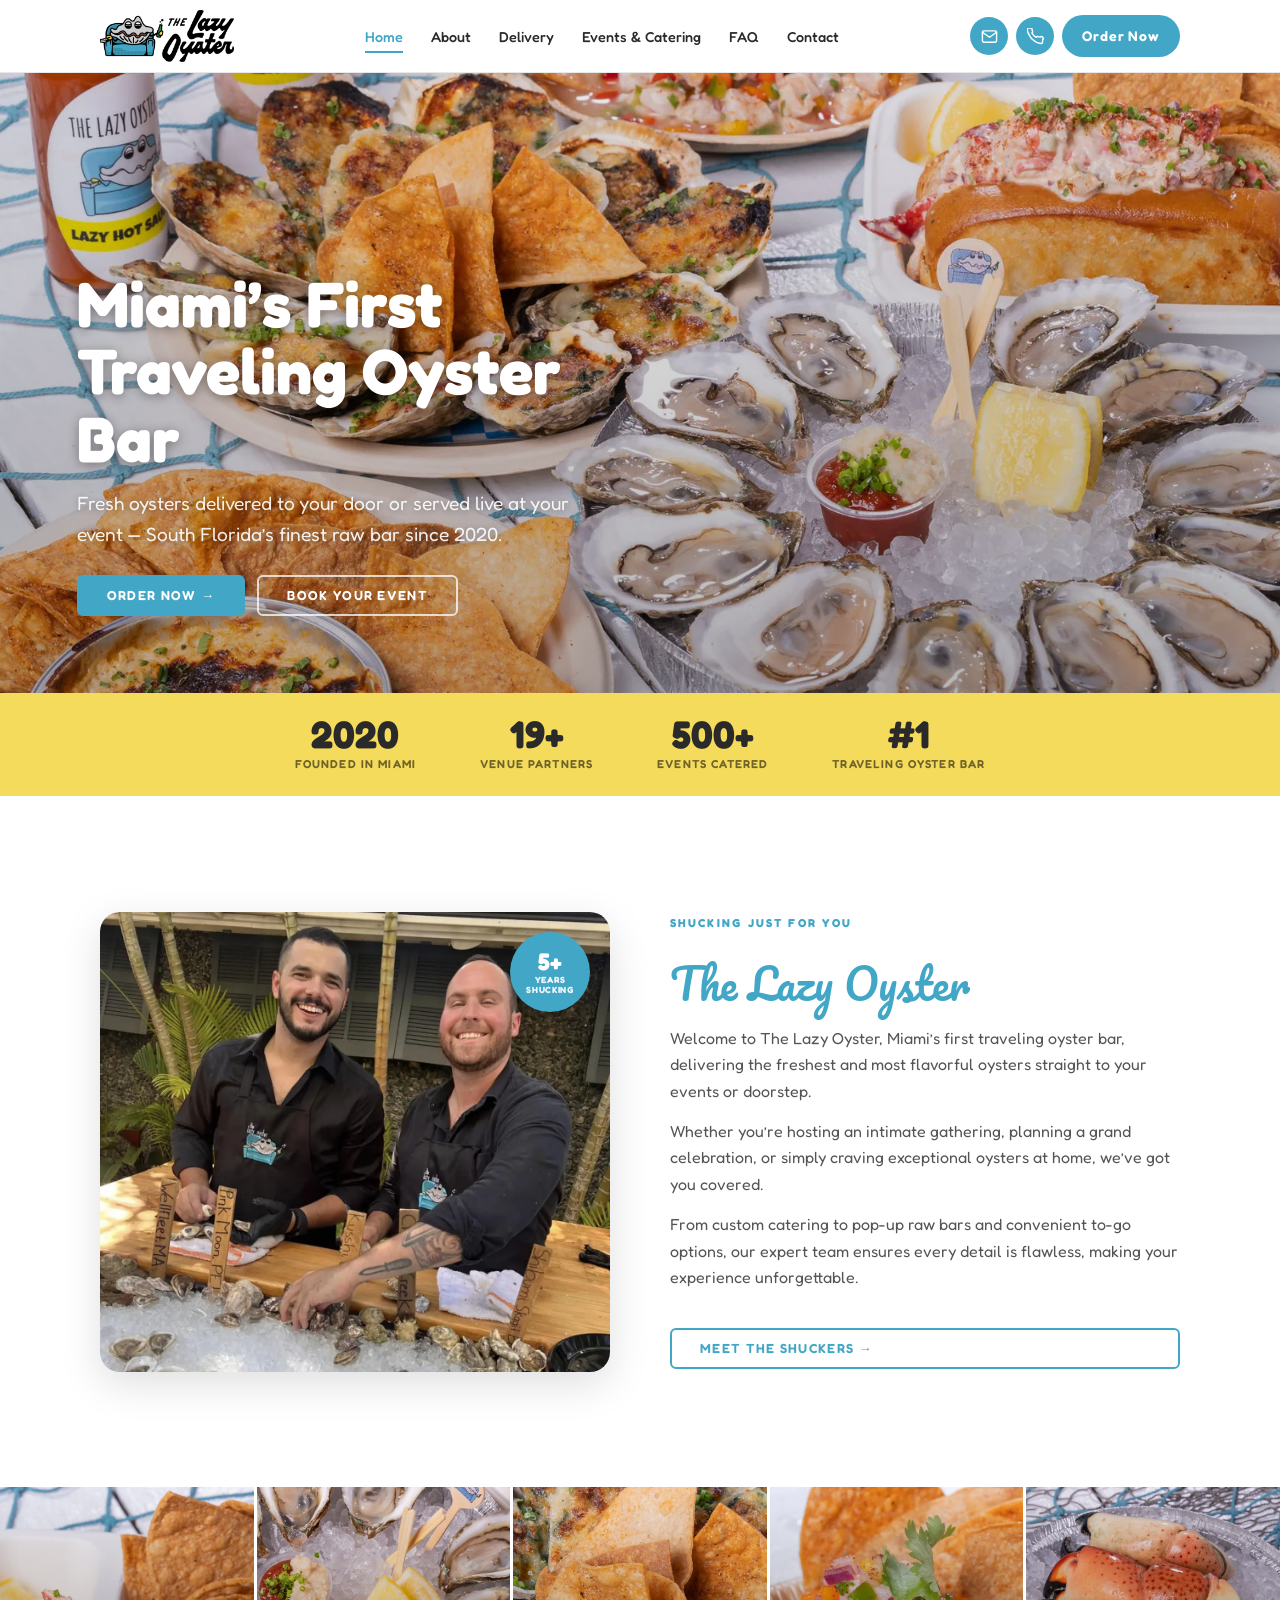
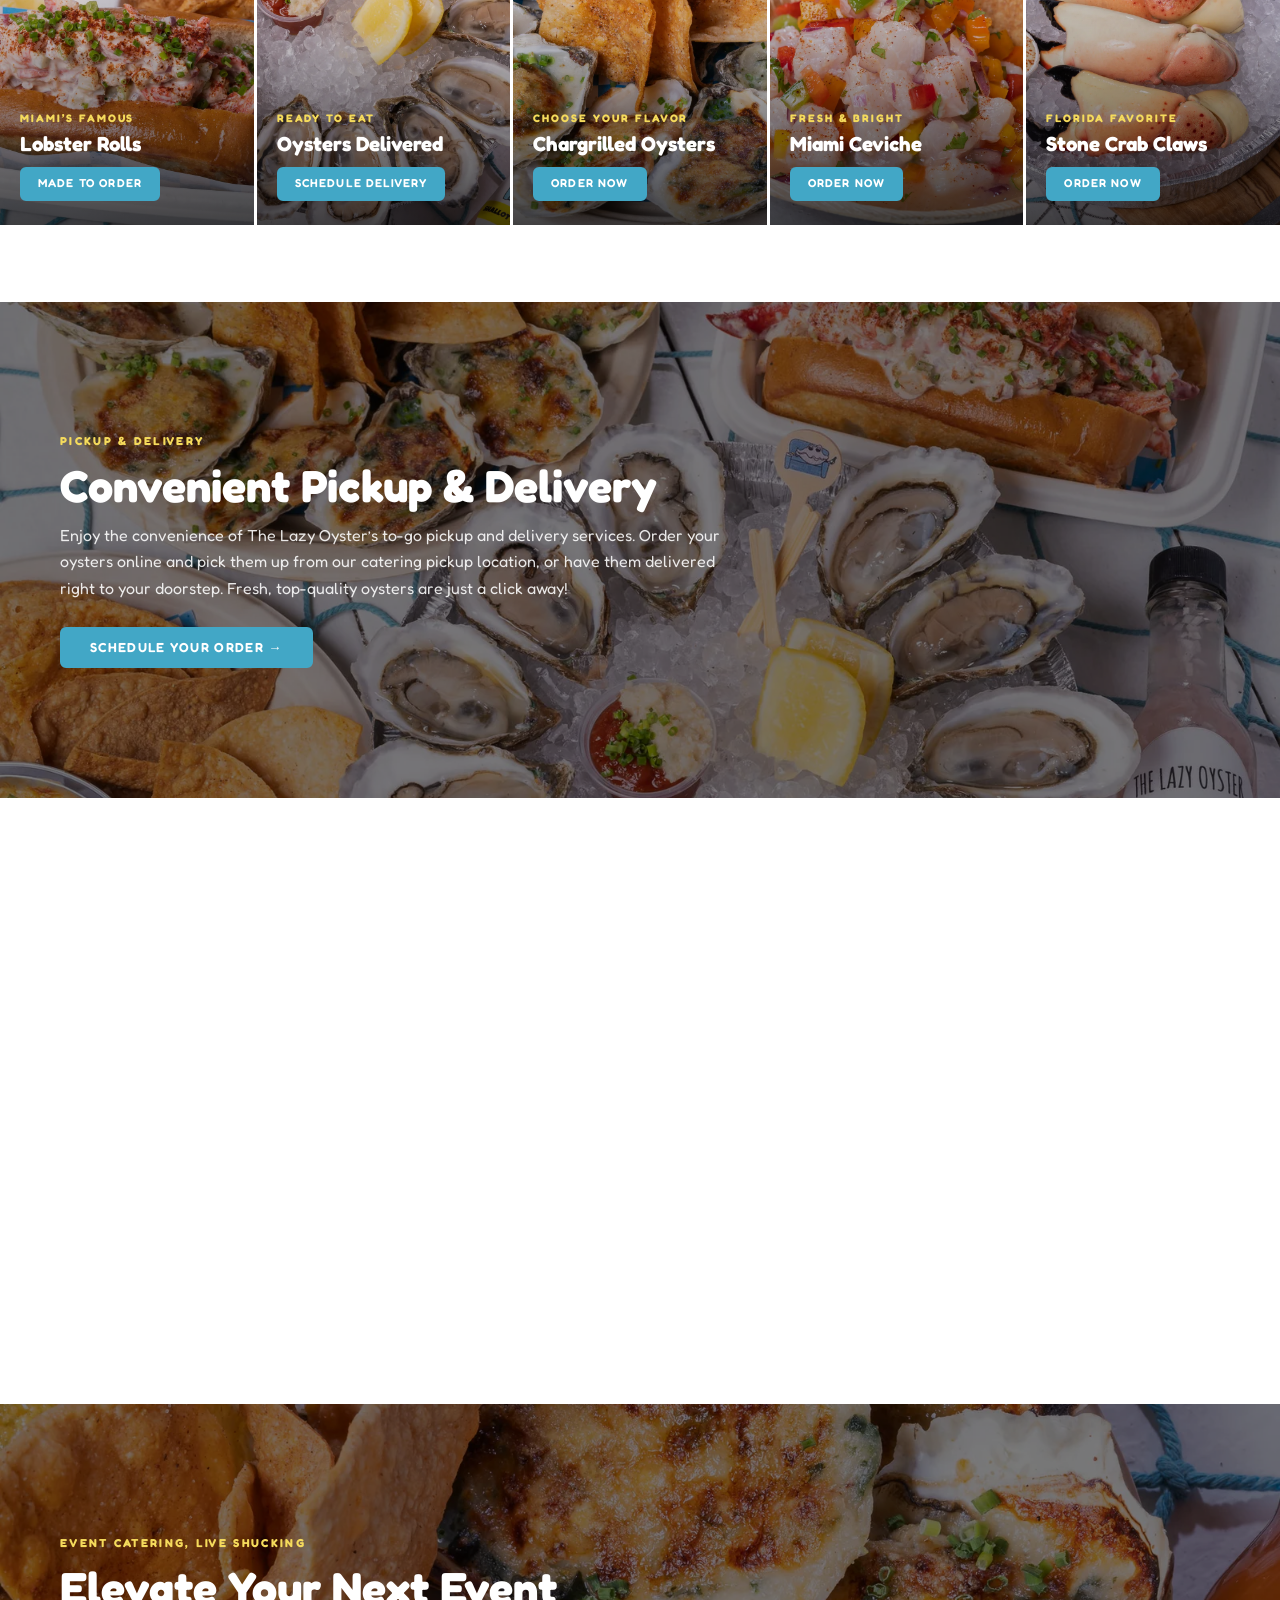
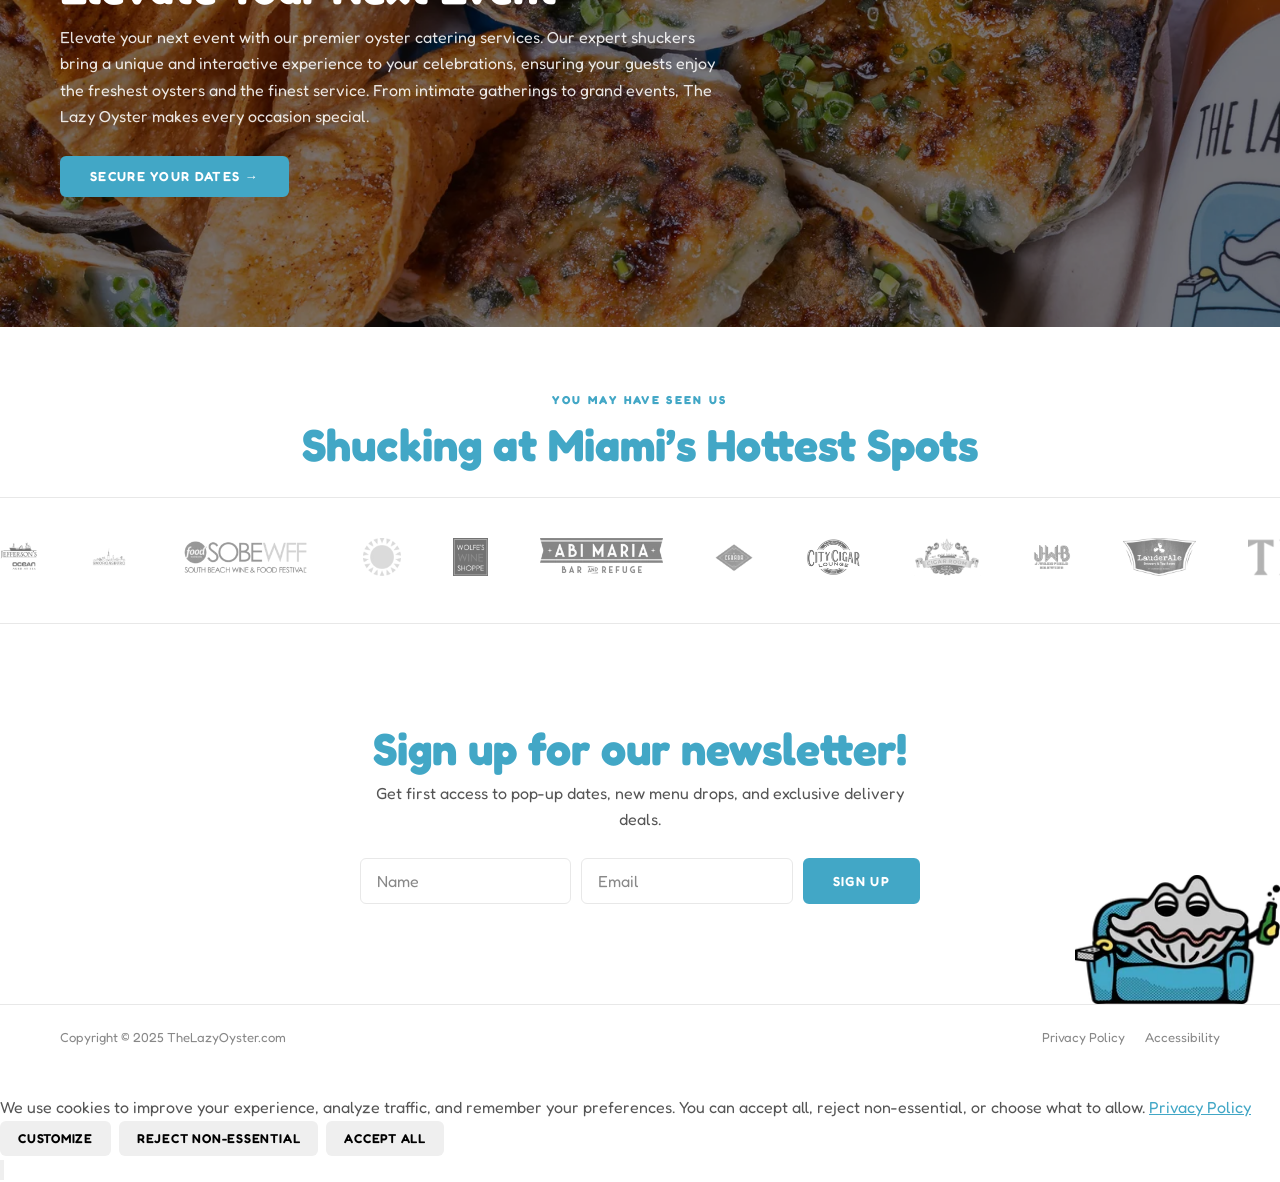
==== index.html @ 2c53f766 "fix: product grid single row 5-col, 3/4 aspect ratio, whitespace below before next section" ====
<!DOCTYPE html>
<html lang="en">
<head>
  <meta charset="UTF-8"><meta name="viewport" content="width=device-width, initial-scale=1.0">
  <title>The Lazy Oyster | Miami's First Traveling Oyster Bar &amp; Delivery</title>
  <meta name="description" content="Miami's first traveling oyster bar. Fresh shucked oysters delivered to your door, live raw bar catering for events, lobster rolls, ceviche and more. Serving South Florida.">
  <meta name="robots" content="index, follow">
  <link rel="canonical" href="https://www.thelazyoyster.com/">
  <meta property="og:title" content="The Lazy Oyster | Miami's Traveling Oyster Bar">
  <meta property="og:description" content="Fresh oysters delivered to your door or served live at your event. Miami's first traveling oyster bar.">
  <meta property="og:image" content="https://www.thelazyoyster.com/assets/images/hero-full-spread.webp">
  <meta property="og:url" content="https://www.thelazyoyster.com/"><meta property="og:type" content="website">
  <script type="application/ld+json">{"@context":"https://schema.org","@type":"FoodEstablishment","name":"The Lazy Oyster","description":"Miami's first traveling oyster bar delivering fresh oysters and live raw bar catering across South Florida.","url":"https://www.thelazyoyster.com","telephone":"+13059050257","email":"StayLazy@TheLazyOyster.com","foundingDate":"2020","servesCuisine":["Seafood","Oysters","Raw Bar","Lobster Rolls","Ceviche","Stone Crab"],"areaServed":[{"@type":"AdministrativeArea","name":"Miami-Dade County"},{"@type":"AdministrativeArea","name":"Broward County"},{"@type":"AdministrativeArea","name":"Palm Beach County"}],"address":{"@type":"PostalAddress","addressLocality":"Miami","addressRegion":"FL","addressCountry":"US"},"sameAs":["https://www.instagram.com/TheLazyOyster"]}</script>
  <link rel="icon" href="assets/logos/favicon.jpeg" type="image/jpeg">
  <link rel="preconnect" href="https://fonts.googleapis.com">
  <link rel="preconnect" href="https://fonts.gstatic.com" crossorigin>
  <link href="https://fonts.googleapis.com/css2?family=Fredoka:wght@400;500;600;700&family=Pacifico&display=swap" rel="stylesheet">
  <link rel="stylesheet" href="css/style.css">
</head>
<body>

<a href="#main-content" class="skip-link">Skip to main content</a>
<header role="banner">
  <nav class="navbar" aria-label="Main navigation">
    <div class="navbar__inner">
      <a href="index.html" class="navbar__logo" aria-label="The Lazy Oyster - Home">
        <img src="assets/logos/logo-horizontal.png" alt="The Lazy Oyster" width="170" height="52">
      </a>
      <ul class="navbar__links" role="list">
        <li><a href="index.html" class="active">Home</a></li>
        <li><a href="about.html">About</a></li>
        <li><a href="delivery.html">Delivery</a></li>
        <li><a href="events-catering.html">Events &amp; Catering</a></li>
        <li><a href="faq.html">FAQ</a></li>
        <li><a href="contact.html">Contact</a></li>
      </ul>
      <div class="navbar__right">
        <a href="mailto:StayLazy@TheLazyOyster.com" class="navbar__icon-btn" aria-label="Email us">
          <svg xmlns="http://www.w3.org/2000/svg" viewBox="0 0 24 24" fill="none" stroke="currentColor" stroke-width="2" stroke-linecap="round" stroke-linejoin="round" aria-hidden="true"><path d="M4 4h16c1.1 0 2 .9 2 2v12c0 1.1-.9 2-2 2H4c-1.1 0-2-.9-2-2V6c0-1.1.9-2 2-2z"/><polyline points="22,6 12,13 2,6"/></svg>
        </a>
        <a href="tel:3059050257" class="navbar__icon-btn" aria-label="Call (305) 905-0257">
          <svg xmlns="http://www.w3.org/2000/svg" viewBox="0 0 24 24" fill="none" stroke="currentColor" stroke-width="2" stroke-linecap="round" stroke-linejoin="round" aria-hidden="true"><path d="M22 16.92v3a2 2 0 01-2.18 2 19.79 19.79 0 01-8.63-3.07A19.5 19.5 0 013.07 9.81 19.79 19.79 0 01.08 1.18 2 2 0 012.07 0h3a2 2 0 012 1.72c.127.96.361 1.903.7 2.81a2 2 0 01-.45 2.11L6.91 7.09a16 16 0 006 6l.41-.41a2 2 0 012.11-.45c.907.339 1.85.573 2.81.7A2 2 0 0122 16.92z"/></svg>
        </a>
        <a href="https://www.orderthelazyoyster.com" target="_blank" rel="noopener noreferrer" class="navbar__order">Order Now</a>
        <button class="navbar__hamburger" id="hamburger" aria-expanded="false" aria-controls="mobile-nav" aria-label="Open menu">
          <svg xmlns="http://www.w3.org/2000/svg" viewBox="0 0 24 24" fill="none" stroke="currentColor" stroke-width="2" stroke-linecap="round" stroke-linejoin="round" aria-hidden="true"><line x1="3" y1="6" x2="21" y2="6"/><line x1="3" y1="12" x2="21" y2="12"/><line x1="3" y1="18" x2="21" y2="18"/></svg>
        </button>
      </div>
    </div>
    <div class="navbar__mobile" id="mobile-nav" role="navigation" aria-label="Mobile navigation">
      <a href="index.html">Home</a>
      <a href="about.html">About</a>
      <a href="delivery.html">Delivery</a>
      <a href="events-catering.html">Events &amp; Catering</a>
      <a href="faq.html">FAQ</a>
      <a href="contact.html">Contact</a>
      <a href="https://www.orderthelazyoyster.com" target="_blank" rel="noopener noreferrer" class="navbar__order">Order Now</a>
    </div>
  </nav>
</header>

<main id="main-content">

  <!-- HERO — full spread table shot -->
  <section class="hero" aria-label="The Lazy Oyster full seafood spread">
    <img src="assets/images/hero-full-spread.webp"
         alt="The Lazy Oyster full spread — oysters on ice, chargrilled oysters, lobster roll, and ceviche"
         class="hero__img" style="object-position: center 40%;"
         width="1600" height="1066" loading="eager" fetchpriority="high">
    <div class="hero__overlay" aria-hidden="true"></div>
    <div class="hero__content">
      <h1>Miami&rsquo;s First<br>Traveling Oyster Bar</h1>
      <p>Fresh oysters delivered to your door or served live at your event &mdash; South Florida&rsquo;s finest raw bar since 2020.</p>
      <div class="hero__btns">
        <a href="https://www.orderthelazyoyster.com" target="_blank" rel="noopener noreferrer" class="btn btn-primary">Order Now &rarr;</a>
        <a href="events-catering.html" class="btn btn-outline-white">Book Your Event</a>
      </div>
    </div>
  </section>

  <!-- STATS BAR -->
  <div class="stats-bar" aria-label="By the numbers">
    <div class="stats-bar__inner">
      <div class="stat"><div class="stat__num">2020</div><div class="stat__label">Founded in Miami</div></div>
      <div class="stat"><div class="stat__num">19+</div><div class="stat__label">Venue Partners</div></div>
      <div class="stat"><div class="stat__num">500+</div><div class="stat__label">Events Catered</div></div>
      <div class="stat"><div class="stat__num">#1</div><div class="stat__label">Traveling Oyster Bar</div></div>
    </div>
  </div>

  <!-- INTRO SPLIT -->
  <div class="section">
    <div class="intro-split">
      <div class="intro-split__img fade-up">
        <img src="assets/images/lazy-oyster-founders-alex-brandon.webp"
             alt="Alex Gilardi and Brandon Mesa, founders of The Lazy Oyster, at their raw bar"
             width="640" height="480" loading="lazy" style="object-position: center 20%;">
        <div class="intro-split__badge">
          <strong>5+</strong>
          <span>Years Shucking</span>
        </div>
      </div>
      <div class="intro-split__text fade-up">
        <span class="eyebrow">Shucking Just For You</span>
        <h2 class="script">The Lazy Oyster</h2>
        <p>Welcome to The Lazy Oyster, Miami&rsquo;s first traveling oyster bar, delivering the freshest and most flavorful oysters straight to your events or doorstep.</p>
        <p>Whether you&rsquo;re hosting an intimate gathering, planning a grand celebration, or simply craving exceptional oysters at home, we&rsquo;ve got you covered.</p>
        <p>From custom catering to pop-up raw bars and convenient to-go options, our expert team ensures every detail is flawless, making your experience unforgettable.</p>
        <a href="about.html" class="btn btn-outline-teal mt-24">Meet the Shuckers &rarr;</a>
      </div>
    </div>
  </div>

  <!-- PRODUCT GRID — 5 cards: lobster roll, raw oysters, chargrilled, ceviche, stone crab -->
  <section aria-label="Our menu and offerings" class="product-grid-section">
    <div class="product-grid">
      <article class="product-card">
        <img src="assets/images/lobster-roll-clean.webp"
             alt="Miami's famous lobster rolls from The Lazy Oyster"
             width="400" height="530" loading="lazy" style="object-position: center 60%;">
        <div class="product-card__overlay">
          <span class="product-card__label">Miami&rsquo;s Famous</span>
          <p class="product-card__title">Lobster Rolls</p>
          <a href="https://www.orderthelazyoyster.com/?item=290#5SFU5SU343CYXHFCDRIEVU4I"
             target="_blank" rel="noopener noreferrer" class="btn btn-primary">Made to Order</a>
        </div>
      </article>
      <article class="product-card">
        <img src="assets/images/oysters-on-ice-raw.webp"
             alt="Fresh shucked oysters on ice with sauces and lemon"
             width="400" height="530" loading="lazy" style="object-position: center top;">
        <div class="product-card__overlay">
          <span class="product-card__label">Ready to Eat</span>
          <p class="product-card__title">Oysters Delivered</p>
          <a href="https://www.orderthelazyoyster.com/?item=EAQW64QYK3SGAOT4VXST23AE#5SFU5SU343CYXHFCDRIEVU4I"
             target="_blank" rel="noopener noreferrer" class="btn btn-primary">Schedule Delivery</a>
        </div>
      </article>
      <article class="product-card">
        <img src="assets/images/chargrilled-oysters-plate.webp"
             alt="Chargrilled oysters with cheese and green onion from The Lazy Oyster"
             width="400" height="530" loading="lazy" style="object-position: center center;">
        <div class="product-card__overlay">
          <span class="product-card__label">Choose Your Flavor</span>
          <p class="product-card__title">Chargrilled Oysters</p>
          <a href="https://www.orderthelazyoyster.com/?item=303#5SFU5SU343CYXHFCDRIEVU4I"
             target="_blank" rel="noopener noreferrer" class="btn btn-primary">Order Now</a>
        </div>
      </article>
      <article class="product-card">
        <img src="assets/images/ceviche-bowl-clean.webp"
             alt="Fresh ceviche with colorful vegetables and crispy chips"
             width="400" height="530" loading="lazy" style="object-position: center center;">
        <div class="product-card__overlay">
          <span class="product-card__label">Fresh &amp; Bright</span>
          <p class="product-card__title">Miami Ceviche</p>
          <a href="https://www.orderthelazyoyster.com"
             target="_blank" rel="noopener noreferrer" class="btn btn-primary">Order Now</a>
        </div>
      </article>
      <article class="product-card">
        <img src="assets/images/stone-crab-board.webp"
             alt="Florida stone crab claws on ice with mustard sauce"
             width="400" height="530" loading="lazy" style="object-position: center 40%;">
        <div class="product-card__overlay">
          <span class="product-card__label">Florida Favorite</span>
          <p class="product-card__title">Stone Crab Claws</p>
          <a href="https://www.orderthelazyoyster.com"
             target="_blank" rel="noopener noreferrer" class="btn btn-primary">Order Now</a>
        </div>
      </article>
    </div>
  </section>

  <!-- DELIVERY BAND -->
  <div class="band" aria-labelledby="delivery-band-heading">
    <div class="band__bg" style="background-image:url('assets/images/oysters-shucked-closeup.webp'); background-position: center 35%;" aria-hidden="true"></div>
    <div class="band__overlay" aria-hidden="true"></div>
    <div class="band__content">
      <span class="eyebrow" style="color:var(--yellow)">Pickup &amp; Delivery</span>
      <h2 id="delivery-band-heading">Convenient Pickup &amp; Delivery</h2>
      <p>Enjoy the convenience of The Lazy Oyster&rsquo;s to-go pickup and delivery services. Order your oysters online and pick them up from our catering pickup location, or have them delivered right to your doorstep. Fresh, top-quality oysters are just a click away!</p>
      <a href="https://www.orderthelazyoyster.com" target="_blank" rel="noopener noreferrer" class="btn btn-primary">Schedule Your Order &rarr;</a>
    </div>
  </div>

  <!-- WHY CHOOSE US -->
  <div class="section">
    <div class="why-split">
      <div class="why-lead fade-up">
        <span class="eyebrow">Why Choose Us</span>
        <h2>We choose quality and quantity, and vice-versa.</h2>
        <p>At The Lazy Oyster, we are dedicated to delivering an exceptional culinary experience that transcends ordinary taste boundaries.</p>
        <p>Our oysters are sourced from the finest waters, ensuring every bite is a testament to quality and freshness. We believe in providing a dining experience that is both luxurious and accessible, with flavors that linger long after the meal is over.</p>
      </div>
      <div class="why-points fade-up">
        <div class="why-point">
          <div class="why-point__icon" aria-hidden="true">
            <svg xmlns="http://www.w3.org/2000/svg" viewBox="0 0 24 24" fill="none" stroke="currentColor" stroke-width="2" stroke-linecap="round" stroke-linejoin="round"><circle cx="12" cy="12" r="10"/><path d="M8 14s1.5 2 4 2 4-2 4-2"/><line x1="9" y1="9" x2="9.01" y2="9"/><line x1="15" y1="9" x2="15.01" y2="9"/></svg>
          </div>
          <div>
            <h4>You May Have Seen Us Around Town</h4>
            <p>Bringing the oyster bar experience to your special events with live shucking and a variety of oyster selections.</p>
          </div>
        </div>
        <div class="why-point">
          <div class="why-point__icon" aria-hidden="true">
            <svg xmlns="http://www.w3.org/2000/svg" viewBox="0 0 24 24" fill="none" stroke="currentColor" stroke-width="2" stroke-linecap="round" stroke-linejoin="round"><path d="M12 2l3.09 6.26L22 9.27l-5 4.87 1.18 6.88L12 17.77l-6.18 3.25L7 14.14 2 9.27l6.91-1.01L12 2z"/></svg>
          </div>
          <div>
            <h4>A Growing Brand Since 2020</h4>
            <p>The Lazy Oyster has become a Miami staple, known for fresh, high-quality oysters and exceptional service. We continue to expand, bringing our unique experience to more locations.</p>
          </div>
        </div>
        <div class="why-point">
          <div class="why-point__icon" aria-hidden="true">
            <svg xmlns="http://www.w3.org/2000/svg" viewBox="0 0 24 24" fill="none" stroke="currentColor" stroke-width="2" stroke-linecap="round" stroke-linejoin="round"><path d="M20.84 4.61a5.5 5.5 0 00-7.78 0L12 5.67l-1.06-1.06a5.5 5.5 0 00-7.78 7.78l1.06 1.06L12 21.23l7.78-7.78 1.06-1.06a5.5 5.5 0 000-7.78z"/></svg>
          </div>
          <div>
            <h4>We Love Our Fans</h4>
            <p>Our fans are everything to us. Your support drives us to keep delivering the best oysters and unforgettable experiences. Follow us on Instagram and join us at our next event!</p>
          </div>
        </div>
      </div>
    </div>
  </div>

  <!-- CATERING BAND -->
  <div class="band" aria-labelledby="catering-band-heading">
    <div class="band__bg" style="background-image:url('assets/images/chargrilled-oysters-sauce.webp'); background-position: center 40%;" aria-hidden="true"></div>
    <div class="band__overlay" aria-hidden="true"></div>
    <div class="band__content">
      <span class="eyebrow" style="color:var(--yellow)">Event Catering, Live Shucking</span>
      <h2 id="catering-band-heading">Elevate Your Next Event</h2>
      <p>Elevate your next event with our premier oyster catering services. Our expert shuckers bring a unique and interactive experience to your celebrations, ensuring your guests enjoy the freshest oysters and the finest service. From intimate gatherings to grand events, The Lazy Oyster makes every occasion special.</p>
      <a href="events-catering.html" class="btn btn-primary">Secure Your Dates &rarr;</a>
    </div>
  </div>

  <!-- PARTNER LOGOS TICKER -->
  <section aria-labelledby="partners-home" style="padding: 64px 0 0;">
    <div class="container text-center" style="margin-bottom:28px;">
      <span class="eyebrow" style="display:block;text-align:center;">You May Have Seen Us</span>
      <h2 id="partners-home">Shucking at Miami&rsquo;s Hottest Spots</h2>
    </div>
    <div class="ticker-section">
      <div class="ticker-wrap" aria-label="Partner venues">
        <div class="ticker-track" aria-hidden="true">
          <img src="assets/partner-logos/jefferson-ocean.webp" alt="Jefferson's Ocean" loading="lazy" width="120" height="40">
          <img src="assets/partner-logos/smorgasburg.webp" alt="Smorgasburg" loading="lazy" width="120" height="40">
          <img src="assets/partner-logos/sobewff.webp" alt="South Beach Wine and Food Festival" loading="lazy" width="120" height="40">
          <img src="assets/partner-logos/sunshine-market.webp" alt="Sunshine Market" loading="lazy" width="120" height="40">
          <img src="assets/partner-logos/wolfes-wine.webp" alt="Wolfe's Wine Shoppe" loading="lazy" width="120" height="40">
          <img src="assets/partner-logos/abi-maria.webp" alt="Abi Maria" loading="lazy" width="120" height="40">
          <img src="assets/partner-logos/cebada-rooftop.webp" alt="Cebada Rooftop" loading="lazy" width="120" height="40">
          <img src="assets/partner-logos/city-cigar.webp" alt="City Cigar Lounge" loading="lazy" width="120" height="40">
          <img src="assets/partner-logos/galiano-cigar.webp" alt="Galiano Cigar Room" loading="lazy" width="120" height="40">
          <img src="assets/partner-logos/j-wakefield.webp" alt="J Wakefield Brewing" loading="lazy" width="120" height="40">
          <img src="assets/partner-logos/lauderale.webp" alt="LauderAle Brewery" loading="lazy" width="120" height="40">
          <img src="assets/partner-logos/terras.webp" alt="Terras" loading="lazy" width="120" height="40">
          <img src="assets/partner-logos/tripping-animals.webp" alt="Tripping Animals Brewing" loading="lazy" width="120" height="40">
          <img src="assets/partner-logos/unbranded.webp" alt="Unbranded" loading="lazy" width="120" height="40">
          <img src="assets/partner-logos/gateway-market.webp" alt="Gateway Market" loading="lazy" width="120" height="40">
          <img src="assets/partner-logos/jefferson-ocean.webp" alt="" loading="lazy" width="120" height="40">
          <img src="assets/partner-logos/smorgasburg.webp" alt="" loading="lazy" width="120" height="40">
          <img src="assets/partner-logos/sobewff.webp" alt="" loading="lazy" width="120" height="40">
          <img src="assets/partner-logos/sunshine-market.webp" alt="" loading="lazy" width="120" height="40">
          <img src="assets/partner-logos/wolfes-wine.webp" alt="" loading="lazy" width="120" height="40">
          <img src="assets/partner-logos/abi-maria.webp" alt="" loading="lazy" width="120" height="40">
          <img src="assets/partner-logos/cebada-rooftop.webp" alt="" loading="lazy" width="120" height="40">
          <img src="assets/partner-logos/city-cigar.webp" alt="" loading="lazy" width="120" height="40">
          <img src="assets/partner-logos/galiano-cigar.webp" alt="" loading="lazy" width="120" height="40">
          <img src="assets/partner-logos/j-wakefield.webp" alt="" loading="lazy" width="120" height="40">
          <img src="assets/partner-logos/lauderale.webp" alt="" loading="lazy" width="120" height="40">
          <img src="assets/partner-logos/terras.webp" alt="" loading="lazy" width="120" height="40">
          <img src="assets/partner-logos/tripping-animals.webp" alt="" loading="lazy" width="120" height="40">
          <img src="assets/partner-logos/unbranded.webp" alt="" loading="lazy" width="120" height="40">
          <img src="assets/partner-logos/gateway-market.webp" alt="" loading="lazy" width="120" height="40">
        </div>
      </div>
    </div>
  </section>

  <!-- NEWSLETTER -->
  <section class="newsletter" aria-labelledby="newsletter-home">
    <div class="newsletter__inner">
      <h2 id="newsletter-home">Sign up for our newsletter!</h2>
      <p>Get first access to pop-up dates, new menu drops, and exclusive delivery deals.</p>
      <form class="newsletter-form" data-access-key="YOUR_WEB3FORMS_KEY" novalidate>
        <input type="hidden" name="botcheck" value="" style="display:none">
        <input type="hidden" name="subject" value="Newsletter Sign-Up - The Lazy Oyster">
        <input type="text" name="name" placeholder="Name" required autocomplete="given-name">
        <input type="email" name="email" placeholder="Email" required autocomplete="email">
        <button type="submit" class="btn btn-primary">Sign Up</button>
      </form>
    </div>
    <img src="assets/logos/logo-mascot.webp" alt="" aria-hidden="true" class="newsletter__mascot" loading="lazy">
  </section>

</main>

<footer class="footer" role="contentinfo">
  <p class="footer__copy">Copyright &copy; 2025 TheLazyOyster.com</p>
  <nav class="footer__links" aria-label="Footer links">
    <a href="privacy.html">Privacy Policy</a>
    <a href="accessibility.html">Accessibility</a>
  </nav>
</footer>
<script src="js/a11y-consent.js" defer></script>
<script src="js/main.js" defer></script>
</body>
</html>
---- css/style.css ----
@charset "utf-8";
/* ============================================================
   THE LAZY OYSTER  |  ThatsKrispy  |  v4
   Palette: Teal #42A7C6 | Yellow #F5DB5C | White #ffffff
   Fonts: Fredoka (headings/body) + Pacifico (script accent)
   Design: White base, teal type, yellow pops — matching orig
   ============================================================ */

/* -- RESET ------------------------------------------------- */
*, *::before, *::after { box-sizing: border-box; margin: 0; padding: 0; }
html { scroll-behavior: smooth; font-size: 16px; -webkit-font-smoothing: antialiased; }
body {
  font-family: 'Fredoka', sans-serif;
  font-weight: 400;
  line-height: 1.65;
  color: #2a2a2a;
  background: #ffffff;
  overflow-x: hidden;
}
img { max-width: 100%; height: auto; display: block; }
a { color: inherit; text-decoration: none; }
ul, ol { list-style: none; }
button { font-family: inherit; cursor: pointer; }

/* -- TOKENS ------------------------------------------------ */
:root {
  --teal:        #42A7C6;
  --teal-dark:   #2e8daa;
  --teal-light:  #e8f5fa;
  --teal-dim:    rgba(66,167,198,0.12);
  --yellow:      #F5DB5C;
  --yellow-dark: #d9be30;
  --white:       #ffffff;
  --off-white:   #f8f8f8;
  --border:      #e8e8e8;
  --text:        #2a2a2a;
  --text-soft:   #555555;
  --text-muted:  #888888;
  --r-sm:        6px;
  --r-md:        12px;
  --r-lg:        20px;
  --r-xl:        28px;
  --r-pill:      100px;
  --sh:          0 2px 12px rgba(0,0,0,0.07);
  --sh-md:       0 6px 24px rgba(0,0,0,0.10);
  --sh-lg:       0 12px 40px rgba(0,0,0,0.13);
  --ease:        0.25s ease;
  --max-w:       1200px;
  --pad-x:       clamp(20px, 5vw, 60px);
  --section-y:   clamp(64px, 8vw, 110px);
}

/* -- TYPOGRAPHY -------------------------------------------- */
h1, h2, h3, h4 {
  font-family: 'Fredoka', sans-serif;
  font-weight: 700;
  line-height: 1.1;
  color: var(--teal);
}
h1 { font-size: clamp(2.2rem, 5vw, 3.8rem); }
h2 { font-size: clamp(1.8rem, 3.8vw, 2.8rem); }
h3 { font-size: clamp(1.3rem, 2vw, 1.75rem); font-weight: 600; }
h4 { font-size: 1.1rem; font-weight: 600; color: var(--teal); }
p  { color: var(--text-soft); font-size: 1rem; }

.script {
  font-family: 'Pacifico', cursive;
  font-weight: 400;
  line-height: 1.3;
  letter-spacing: 0;
}
h2.script { font-size: clamp(1.7rem, 3.5vw, 2.6rem); color: var(--teal); }

.eyebrow {
  display: block;
  font-size: 0.72rem;
  font-weight: 700;
  letter-spacing: 0.2em;
  text-transform: uppercase;
  color: var(--teal);
  margin-bottom: 10px;
}

/* -- LAYOUT ------------------------------------------------ */
.container { max-width: var(--max-w); margin: 0 auto; padding: 0 var(--pad-x); }
.section    { padding: var(--section-y) var(--pad-x); max-width: var(--max-w); margin: 0 auto; }
.text-center { text-align: center; }
.mt-24 { margin-top: 24px; }
.mb-32 { margin-bottom: 32px; }

/* -- BUTTONS ----------------------------------------------- */
.btn {
  display: inline-flex;
  align-items: center;
  gap: 8px;
  padding: 12px 28px;
  border-radius: var(--r-sm);
  font-family: 'Fredoka', sans-serif;
  font-weight: 600;
  font-size: 0.82rem;
  letter-spacing: 0.1em;
  text-transform: uppercase;
  border: 2px solid transparent;
  transition: all var(--ease);
  white-space: nowrap;
  line-height: 1;
}
.btn-primary {
  background: var(--teal);
  color: var(--white);
  border-color: var(--teal);
}
.btn-primary:hover {
  background: var(--teal-dark);
  border-color: var(--teal-dark);
  transform: translateY(-1px);
  box-shadow: 0 6px 18px rgba(66,167,198,0.35);
}
.btn-yellow {
  background: var(--yellow);
  color: var(--text);
  border-color: var(--yellow);
  font-weight: 700;
}
.btn-yellow:hover {
  background: var(--yellow-dark);
  border-color: var(--yellow-dark);
  transform: translateY(-1px);
}
.btn-outline-teal {
  background: transparent;
  color: var(--teal);
  border-color: var(--teal);
}
.btn-outline-teal:hover {
  background: var(--teal);
  color: var(--white);
}
.btn-outline-white {
  background: transparent;
  color: var(--white);
  border-color: rgba(255,255,255,0.75);
}
.btn-outline-white:hover {
  background: var(--white);
  color: var(--text);
}
.btn svg { width: 15px; height: 15px; flex-shrink: 0; }

:focus-visible { outline: 3px solid var(--teal); outline-offset: 3px; }

/* -- SKIP LINK / SR-ONLY ----------------------------------- */
.skip-link {
  position: absolute; top: -100%; left: 20px;
  background: var(--teal); color: white;
  padding: 10px 18px; border-radius: 0 0 var(--r-sm) var(--r-sm);
  font-weight: 600; font-size: 0.9rem; z-index: 9999;
  transition: top 0.2s;
}
.skip-link:focus { top: 0; }
.sr-only {
  position: absolute; width: 1px; height: 1px;
  padding: 0; margin: -1px; overflow: hidden;
  clip: rect(0,0,0,0); white-space: nowrap; border-width: 0;
}

/* -- NAVBAR ------------------------------------------------ */
.navbar {
  position: sticky; top: 0; z-index: 1000;
  background: #ffffff;
  border-bottom: 1px solid var(--border);
  transition: box-shadow var(--ease);
}
.navbar.scrolled { box-shadow: 0 2px 16px rgba(0,0,0,0.08); }
.navbar__inner {
  max-width: var(--max-w); margin: 0 auto;
  display: flex; align-items: center; justify-content: space-between;
  padding: 0 var(--pad-x); height: 72px;
  gap: 24px;
}
.navbar__logo img { height: 52px; width: auto; }
.navbar__links {
  display: flex; align-items: center; gap: 28px;
  flex: 1; justify-content: center;
}
.navbar__links a {
  font-size: 0.9rem; font-weight: 500;
  color: var(--text); position: relative;
  transition: color var(--ease); padding: 4px 0;
}
.navbar__links a::after {
  content: ''; position: absolute; bottom: -4px; left: 0;
  width: 0; height: 2px; background: var(--teal);
  transition: width var(--ease);
}
.navbar__links a:hover, .navbar__links a.active { color: var(--teal); }
.navbar__links a:hover::after, .navbar__links a.active::after { width: 100%; }
.navbar__right {
  display: flex; align-items: center; gap: 8px; flex-shrink: 0;
}
.navbar__icon-btn {
  width: 38px; height: 38px; border-radius: 50%;
  display: flex; align-items: center; justify-content: center;
  background: var(--teal); color: white;
  border: none; transition: background var(--ease); text-decoration: none;
}
.navbar__icon-btn:hover { background: var(--teal-dark); }
.navbar__icon-btn svg { width: 17px; height: 17px; }
.navbar__order {
  background: var(--teal); color: white;
  padding: 9px 20px; border-radius: var(--r-pill);
  font-family: 'Fredoka', sans-serif; font-weight: 600; font-size: 0.88rem;
  letter-spacing: 0.06em; border: none; transition: background var(--ease);
  text-decoration: none; white-space: nowrap;
}
.navbar__order:hover { background: var(--teal-dark); }
.navbar__hamburger {
  display: none; background: none; border: none;
  color: var(--text); padding: 4px;
}
.navbar__hamburger svg { width: 24px; height: 24px; }
.navbar__mobile {
  display: none; flex-direction: column;
  background: #fff; border-top: 1px solid var(--border);
  padding: 16px var(--pad-x) 24px;
}
.navbar__mobile a {
  font-size: 1rem; font-weight: 500; color: var(--text);
  padding: 11px 0; border-bottom: 1px solid var(--border);
  display: block; transition: color var(--ease);
}
.navbar__mobile a:last-child { border-bottom: none; margin-top: 12px; text-align: center; }
.navbar__mobile a:hover { color: var(--teal); }
.navbar__mobile.open { display: flex; }
@media (max-width: 820px) {
  .navbar__links { display: none; }
  .navbar__hamburger { display: flex; }
  .navbar__icon-btn { display: none; }
}
@media (max-width: 480px) {
  .navbar__inner { height: 62px; }
  .navbar__logo img { height: 44px; }
}

/* -- HERO (home — short banner like original) -------------- */
.hero {
  position: relative;
  height: clamp(420px, 52vw, 620px);
  overflow: hidden;
}
.hero__img {
  width: 100%; height: 100%; object-fit: cover;
  display: block;
  transform: scale(1.04);
  transition: transform 8s ease-out;
}
.hero.loaded .hero__img { transform: scale(1); }
.hero__overlay {
  position: absolute; inset: 0;
  background: linear-gradient(to bottom, rgba(0,0,0,0.08) 0%, rgba(0,0,0,0.28) 100%);
}
.hero__content {
  position: absolute; inset: 0;
  display: flex; flex-direction: column;
  justify-content: center; align-items: flex-start;
  padding: 0 clamp(24px, 6vw, 80px);
}
.hero__content h1 {
  color: #fff;
  font-size: clamp(2rem, 5.5vw, 4rem);
  line-height: 1.05;
  text-shadow: 0 2px 12px rgba(0,0,0,0.35);
  margin-bottom: 16px;
  max-width: 14ch;
}
.hero__content p {
  color: rgba(255,255,255,0.9);
  font-size: clamp(1rem, 1.6vw, 1.2rem);
  max-width: 46ch;
  text-shadow: 0 1px 6px rgba(0,0,0,0.3);
  margin-bottom: 24px;
}
.hero__btns { display: flex; gap: 12px; flex-wrap: wrap; }

/* Page-interior hero (short banner like original inner pages) */
.page-hero {
  position: relative;
  height: clamp(340px, 40vw, 500px);
  overflow: hidden;
}
.page-hero img {
  width: 100%; height: 100%; object-fit: cover; display: block;
}
.page-hero__overlay {
  position: absolute; inset: 0;
  background: linear-gradient(to bottom, rgba(0,0,0,0.10) 0%, rgba(0,0,0,0.55) 100%);
}
.page-hero__caption {
  position: absolute; bottom: 0; left: 0; right: 0;
  padding: 0 var(--pad-x) 36px;
  max-width: var(--max-w); margin: 0 auto;
}
.page-hero__caption h1 { color: #fff; text-shadow: 0 2px 12px rgba(0,0,0,0.4); }
.page-hero__caption p  { color: rgba(255,255,255,0.88); margin-top: 8px; font-size: 1.05rem; text-shadow: 0 1px 6px rgba(0,0,0,0.3); }

/* -- INTRO SPLIT (home + about) ---------------------------- */
.intro-split {
  display: grid;
  grid-template-columns: 1fr 1fr;
  gap: clamp(36px, 6vw, 72px);
  align-items: center;
}
.intro-split--reverse { }
.intro-split__img {
  position: relative;
  border-radius: var(--r-lg);
  overflow: hidden;
  box-shadow: var(--sh-lg);
}
.intro-split__img img { width: 100%; height: 460px; object-fit: cover; }
.intro-split__badge {
  position: absolute; top: 20px; right: 20px;
  background: var(--teal); color: white;
  border-radius: 50%; width: 80px; height: 80px;
  display: flex; flex-direction: column;
  align-items: center; justify-content: center;
  text-align: center; font-family: 'Fredoka', sans-serif;
  font-weight: 700; line-height: 1.1;
  box-shadow: var(--sh-md);
}
.intro-split__badge strong { font-size: 1.5rem; display: block; }
.intro-split__badge span  { font-size: 0.56rem; letter-spacing: 0.08em; text-transform: uppercase; opacity: 0.9; padding: 0 6px; }
.intro-split__text { display: flex; flex-direction: column; gap: 14px; }
.intro-split__text h2 { color: var(--teal); }
.intro-split__text p { margin: 0; }
@media (max-width: 720px) {
  .intro-split { grid-template-columns: 1fr; }
  .intro-split__img img { height: 300px; }
}

/* -- PRODUCT GRID (home — 4 tall portrait cards) ---------- */
.product-grid {
  display: grid;
  grid-template-columns: repeat(5, 1fr);
  gap: 3px;
}
.product-card {
  position: relative;
  overflow: hidden;
  aspect-ratio: 3/4;   /* shorter than 2/3 — fits comfortably in a 5-col single row */
  isolation: isolate;
}
.product-card img {
  width: 100%; height: 100%; object-fit: cover;
  transition: transform 0.55s ease;
}
.product-card:hover img { transform: scale(1.05); }
.product-card__overlay {
  position: absolute; inset: 0;
  background: linear-gradient(to top, rgba(0,0,0,0.72) 0%, rgba(0,0,0,0.22) 55%, transparent 100%);
  display: flex; flex-direction: column; justify-content: flex-end;
  padding: 24px 20px;
  transition: background var(--ease);
}
.product-card:hover .product-card__overlay { background: linear-gradient(to top, rgba(0,0,0,0.82) 0%, rgba(0,0,0,0.32) 55%, transparent 100%); }
.product-card__label {
  font-size: 0.68rem; font-weight: 700;
  letter-spacing: 0.18em; text-transform: uppercase;
  color: var(--yellow); margin-bottom: 5px;
}
.product-card__title {
  font-family: 'Fredoka', sans-serif; font-size: clamp(1.2rem, 2vw, 1.6rem);
  font-weight: 700; color: #fff; line-height: 1.1; margin-bottom: 12px;
}
.product-card .btn { align-self: flex-start; font-size: 0.75rem; padding: 9px 18px; }
@media (max-width: 860px) {
  .product-grid { grid-template-columns: repeat(3, 1fr); }
}
@media (max-width: 560px) {
  .product-grid { grid-template-columns: repeat(2, 1fr); }
}
@media (max-width: 420px) {
  .product-card { aspect-ratio: 4/3; }
}

/* -- BAND (full-bleed photo section) ----------------------- */
.band {
  position: relative; overflow: hidden;
  padding: clamp(64px, 9vw, 110px) var(--pad-x);
  color: #fff;
}
.band__bg {
  position: absolute; inset: 0;
  background-size: cover; background-position: center;
}
.band__overlay {
  position: absolute; inset: 0;
  background: rgba(0,0,0,0.52);
}
.band__content {
  position: relative; z-index: 1;
  max-width: 660px;
}
.band__content h2 { color: #fff; margin-bottom: 12px; }
.band__content p  { color: rgba(255,255,255,0.88); margin-bottom: 26px; }
.band--center .band__content { margin: 0 auto; text-align: center; }
.band--center .band__content .btn { margin: 0 auto; }

/* -- WHY CHOOSE US split ---------------------------------- */
.why-split {
  display: grid; grid-template-columns: 1fr 1fr;
  gap: clamp(40px, 6vw, 80px); align-items: start;
}
.why-lead h2 { margin-bottom: 16px; }
.why-lead p  { margin-bottom: 12px; }
.why-points  { display: flex; flex-direction: column; gap: 24px; margin-top: 8px; }
.why-point   { display: flex; gap: 16px; align-items: flex-start; }
.why-point__icon {
  width: 44px; height: 44px; flex-shrink: 0;
  background: var(--yellow); border-radius: 50%;
  display: flex; align-items: center; justify-content: center;
  margin-top: 2px;
}
.why-point__icon svg { width: 20px; height: 20px; color: var(--text); }
.why-point h4 { color: var(--teal); margin-bottom: 4px; }
.why-point p  { margin: 0; font-size: 0.96rem; }
@media (max-width: 720px) { .why-split { grid-template-columns: 1fr; } }

/* -- TICKER / PARTNER LOGOS -------------------------------- */
.ticker-section {
  padding: 40px 0;
  border-top: 1px solid var(--border);
  border-bottom: 1px solid var(--border);
  overflow: hidden;
  background: #fff;
}
.ticker-wrap { overflow: hidden; }
.ticker-track {
  display: inline-flex; align-items: center; gap: 52px;
  white-space: nowrap;
  animation: ticker 36s linear infinite;
}
.ticker-track img {
  height: 38px; width: auto; object-fit: contain;
  filter: grayscale(1) opacity(0.55);
  transition: filter 0.3s;
}
.ticker-track img:hover { filter: none; }
@keyframes ticker { to { transform: translateX(-50%); } }
@media (prefers-reduced-motion: reduce) { .ticker-track { animation: none; } }

/* -- NEWSLETTER -------------------------------------------- */
.newsletter {
  padding: clamp(48px, 7vw, 80px) var(--pad-x);
  text-align: center;
  background: #fff;
  position: relative; overflow: hidden;
}
.newsletter__inner { max-width: 560px; margin: 0 auto; position: relative; z-index: 2; }
.newsletter h2 { color: var(--teal); margin-bottom: 6px; }
.newsletter p  { margin-bottom: 26px; }
.newsletter__mascot {
  position: absolute; right: 0; bottom: 0;
  width: clamp(140px, 16vw, 220px);
  pointer-events: none;
}
.newsletter-form {
  display: flex; gap: 10px; flex-wrap: wrap; justify-content: center;
}
.newsletter-form input {
  flex: 1 1 180px; min-width: 150px;
  padding: 12px 16px; border-radius: var(--r-sm);
  border: 1px solid var(--border);
  font-family: 'Fredoka', sans-serif; font-size: 1rem;
  color: var(--text); background: #fff;
  transition: border-color var(--ease);
}
.newsletter-form input::placeholder { color: var(--text-muted); }
.newsletter-form input:focus { outline: none; border-color: var(--teal); }

/* -- FOOTER ------------------------------------------------ */
.footer {
  border-top: 1px solid var(--border);
  padding: 22px var(--pad-x);
  display: flex; align-items: center;
  justify-content: space-between; flex-wrap: wrap; gap: 10px;
  background: #fff;
}
.footer__copy { font-size: 0.82rem; color: var(--text-muted); }
.footer__links { display: flex; gap: 20px; }
.footer__links a { font-size: 0.82rem; color: var(--text-muted); transition: color 0.2s; }
.footer__links a:hover { color: var(--teal); }

/* -- FORMS ------------------------------------------------- */
.form-wrap {
  background: #fff;
  border: 1px solid var(--border);
  border-radius: var(--r-lg);
  padding: clamp(28px, 4vw, 48px);
  box-shadow: var(--sh-md);
}
.form-grid { display: grid; grid-template-columns: 1fr 1fr; gap: 16px; }
.form-group { display: flex; flex-direction: column; gap: 5px; }
.form-group--full { grid-column: 1 / -1; }
.form-group label { font-size: 0.82rem; font-weight: 600; color: var(--teal); }
.form-group input,
.form-group select,
.form-group textarea {
  padding: 11px 14px; border-radius: var(--r-sm);
  border: 1px solid var(--border);
  font-family: 'Fredoka', sans-serif; font-size: 0.98rem;
  color: var(--text); background: #fff;
  appearance: none; -webkit-appearance: none;
  transition: border-color var(--ease);
}
.form-group input::placeholder,
.form-group textarea::placeholder { color: var(--text-muted); }
.form-group input:focus,
.form-group select:focus,
.form-group textarea:focus { outline: none; border-color: var(--teal); }
.form-group textarea { min-height: 100px; resize: vertical; }
.form-submit { grid-column: 1 / -1; margin-top: 6px; }
.form-submit .btn { width: 100%; justify-content: center; }
.form-status {
  grid-column: 1 / -1; font-size: 0.9rem; font-weight: 600;
  padding: 12px 16px; border-radius: var(--r-sm);
  display: none;
}
.form-status.success { background: #edfbf1; color: #2d7a4a; border: 1px solid #a3d9b5; display: block; }
.form-status.error   { background: #fff0f0; color: #c0392b; border: 1px solid #f5b7b1; display: block; }
@media (max-width: 560px) { .form-grid { grid-template-columns: 1fr; } }

/* -- SCROLL REVEAL ----------------------------------------- */
.fade-up { opacity: 0; transform: translateY(22px); transition: opacity 0.6s ease, transform 0.6s ease; }
.fade-up.visible { opacity: 1; transform: none; }
.reveal  { opacity: 0; transform: translateY(22px); transition: opacity 0.6s ease, transform 0.6s ease; }
.reveal.visible  { opacity: 1; transform: none; }
@media (prefers-reduced-motion: reduce) {
  .fade-up, .reveal { opacity: 1; transform: none; transition: none; }
}

/* ============================================================
   HOME PAGE SPECIFICS
   ============================================================ */

/* Stats strip — yellow bar below hero */
.stats-bar {
  background: var(--yellow);
  padding: 18px var(--pad-x);
}
.stats-bar__inner {
  max-width: var(--max-w); margin: 0 auto;
  display: flex; justify-content: center; align-items: center;
  gap: clamp(24px, 5vw, 64px); flex-wrap: wrap;
}
.stat { text-align: center; }
.stat__num {
  font-family: 'Fredoka', sans-serif;
  font-size: clamp(1.6rem, 3vw, 2.4rem);
  font-weight: 700; line-height: 1; color: var(--text);
}
.stat__label {
  font-size: 0.72rem; font-weight: 600;
  letter-spacing: 0.1em; text-transform: uppercase;
  color: rgba(0,0,0,0.55); margin-top: 2px;
}

/* ============================================================
   ABOUT PAGE SPECIFICS
   ============================================================ */

/* Commitment section — image left, text right */
.commitment-split {
  display: grid; grid-template-columns: 1fr 1fr;
  gap: clamp(36px, 6vw, 72px); align-items: center;
}
.commitment-split__img {
  border-radius: var(--r-lg); overflow: hidden; box-shadow: var(--sh-lg);
}
.commitment-split__img img { width: 100%; height: 400px; object-fit: cover; }
.commitment-split__text { display: flex; flex-direction: column; gap: 14px; }
.commitment-split__text h2 { color: var(--teal); }
.commitment-split__text p { margin: 0; }
@media (max-width: 720px) {
  .commitment-split { grid-template-columns: 1fr; }
  .commitment-split__img img { height: 280px; }
}

/* Partner logos (static grid for about page) */
.partner-grid {
  display: flex; flex-wrap: wrap;
  align-items: center; justify-content: center;
  gap: clamp(20px, 4vw, 40px);
  padding: 0 var(--pad-x);
}
.partner-grid img { height: 36px; width: auto; object-fit: contain; filter: var(--img-filter, grayscale(1) opacity(0.55)); }

/* ============================================================
   DELIVERY PAGE SPECIFICS
   ============================================================ */

.delivery-step {
  display: grid; grid-template-columns: 1fr 1fr;
  gap: clamp(36px, 6vw, 72px); align-items: center;
  padding: var(--section-y) var(--pad-x);
  max-width: var(--max-w); margin: 0 auto;
}
.delivery-step--alt { direction: rtl; }
.delivery-step--alt > * { direction: ltr; }
.delivery-step__img {
  border-radius: var(--r-lg); overflow: hidden; box-shadow: var(--sh-lg);
}
.delivery-step__img img { width: 100%; height: 380px; object-fit: cover; display: block; }
.delivery-step__body { display: flex; flex-direction: column; gap: 14px; }
.delivery-step__num {
  font-size: 0.7rem; font-weight: 700;
  letter-spacing: 0.18em; text-transform: uppercase; color: var(--yellow-dark);
}
.delivery-step__body h2 { color: var(--teal); }
.delivery-step__body p  { margin: 0; }
@media (max-width: 720px) {
  .delivery-step, .delivery-step--alt { grid-template-columns: 1fr; direction: ltr; }
  .delivery-step__img img { height: 260px; }
}

/* ============================================================
   FAQ PAGE SPECIFICS
   ============================================================ */

.faq-grid {
  display: grid; grid-template-columns: 1fr 1fr; gap: 10px;
  margin-top: 36px;
}
.faq-item {
  border: 1px solid var(--border);
  border-radius: var(--r-md);
  overflow: hidden;
  background: #fff;
  transition: border-color var(--ease);
}
.faq-item.open { border-color: var(--teal); }
.faq-item--featured { grid-column: 1 / -1; }
.faq-q {
  display: flex; align-items: center; justify-content: space-between;
  gap: 10px; width: 100%; text-align: left;
  padding: 16px 20px; background: none; border: none;
  font-family: 'Fredoka', sans-serif; font-weight: 600; font-size: 0.97rem;
  color: var(--text); transition: color var(--ease);
}
.faq-q:hover { color: var(--teal); }
.faq-q svg { width: 18px; height: 18px; flex-shrink: 0; color: var(--teal); transition: transform var(--ease); }
.faq-item.open .faq-q svg { transform: rotate(180deg); }
.faq-q--featured { background: var(--teal); color: #fff; }
.faq-q--featured:hover { color: #fff; }
.faq-q--featured svg { color: #fff; }
.faq-a {
  max-height: 0; overflow: hidden;
  padding: 0 20px; color: var(--text-soft); font-size: 0.97rem;
  transition: max-height 0.38s ease, padding 0.28s ease;
}
.faq-item.open .faq-a { max-height: 500px; padding: 0 20px 18px; }
@media (max-width: 660px) {
  .faq-grid { grid-template-columns: 1fr; }
  .faq-item--featured { grid-column: 1; }
}

/* ============================================================
   CONTACT PAGE SPECIFICS
   ============================================================ */

.contact-info-cards {
  display: grid; grid-template-columns: repeat(3, 1fr);
  gap: 20px; margin-bottom: 48px;
  max-width: var(--max-w); margin-left: auto; margin-right: auto;
}
.contact-card {
  background: var(--yellow);
  border-radius: var(--r-lg); padding: 32px 24px;
  display: flex; flex-direction: column; align-items: center;
  gap: 12px; text-align: center; text-decoration: none; color: var(--text);
  transition: transform var(--ease), box-shadow var(--ease);
  box-shadow: var(--sh); min-width: 0;
}
.contact-card:hover { transform: translateY(-4px); box-shadow: var(--sh-lg); }
.contact-card__icon {
  width: 56px; height: 56px; background: var(--teal);
  border-radius: 50%; display: flex; align-items: center; justify-content: center;
  flex-shrink: 0;
}
.contact-card__icon svg { width: 24px; height: 24px; color: #fff; }
.contact-card__label {
  font-size: 0.68rem; font-weight: 700; letter-spacing: 0.16em;
  text-transform: uppercase; color: var(--teal);
}
.contact-card__val {
  font-size: 1rem; font-weight: 700; color: var(--text);
  word-break: break-word; /* allows long email to wrap gracefully */
  hyphens: none;
}
@media (max-width: 640px) { .contact-info-cards { grid-template-columns: 1fr; gap: 14px; } }

.contact-split {
  display: grid; grid-template-columns: 1fr 1fr;
  gap: clamp(36px, 6vw, 64px); align-items: start;
}
.contact-split__img {
  border-radius: var(--r-lg); overflow: hidden; box-shadow: var(--sh-lg);
}
.contact-split__img img { width: 100%; height: 460px; object-fit: cover; display: block; }
@media (max-width: 720px) {
  .contact-split { grid-template-columns: 1fr; }
  .contact-split__img img { height: 260px; }
}

/* ============================================================
   EVENTS PAGE SPECIFICS
   ============================================================ */

/* Hero — same banner style as rest of site */
.ev-hero {
  position: relative;
  height: clamp(420px, 52vw, 620px);
  overflow: hidden;
}
.ev-hero img { width: 100%; height: 100%; object-fit: cover; display: block; }
.ev-hero__overlay {
  position: absolute; inset: 0;
  background: linear-gradient(to bottom, rgba(0,0,0,0.10) 0%, rgba(0,0,0,0.55) 100%);
}
.ev-hero__content {
  position: absolute; inset: 0;
  display: flex; flex-direction: column;
  justify-content: flex-end; padding: 0 var(--pad-x) clamp(32px, 5vw, 56px);
  width: 100%;
}
.ev-hero__content .eyebrow { color: var(--yellow); }
.ev-hero__content h1 { color: #fff; text-shadow: 0 2px 12px rgba(0,0,0,0.4); margin-bottom: 14px; }
.ev-hero__content p  { color: rgba(255,255,255,0.88); max-width: 48ch; margin-bottom: 22px; text-shadow: 0 1px 6px rgba(0,0,0,0.3); }

/* "How we work" steps */
.ev-how { padding: var(--section-y) var(--pad-x); max-width: var(--max-w); margin: 0 auto; }
.ev-how__head { max-width: 56ch; margin-bottom: clamp(28px, 4vw, 48px); }
.ev-how__head h2 { margin-bottom: 10px; }
.ev-steps { display: grid; grid-template-columns: repeat(4, 1fr); gap: 20px; }
.ev-step {
  background: var(--off-white); border-radius: var(--r-lg);
  padding: 28px 22px; border: 1px solid var(--border);
  transition: transform var(--ease), box-shadow var(--ease);
}
.ev-step:hover { transform: translateY(-3px); box-shadow: var(--sh-md); }
.ev-step__num {
  font-family: 'Fredoka', sans-serif; font-size: 2rem;
  font-weight: 700; color: var(--yellow-dark); line-height: 1; margin-bottom: 12px;
}
.ev-step h3 { font-size: 1.1rem; color: var(--teal); margin-bottom: 8px; }
.ev-step p  { font-size: 0.93rem; margin: 0; }
@media (max-width: 760px) { .ev-steps { grid-template-columns: repeat(2, 1fr); } }
@media (max-width: 460px) { .ev-steps { grid-template-columns: 1fr; } }

/* What we bring */
.ev-features {
  background: var(--off-white);
  padding: var(--section-y) var(--pad-x);
}
.ev-features__inner { max-width: var(--max-w); margin: 0 auto; }
.ev-features__head { text-align: center; margin-bottom: clamp(28px, 4vw, 48px); }
.ev-features__head h2 { margin-bottom: 10px; }
.ev-features__grid {
  display: grid; grid-template-columns: 1fr 1fr;
  gap: clamp(28px, 4vw, 48px); align-items: center;
}
.ev-features__list { display: flex; flex-direction: column; gap: 20px; }
.ev-feature { display: flex; gap: 16px; align-items: flex-start; }
.ev-feature__dot {
  width: 10px; height: 10px; flex-shrink: 0;
  background: var(--teal); border-radius: 50%; margin-top: 7px;
}
.ev-feature h4 { color: var(--teal); margin-bottom: 4px; font-size: 1rem; }
.ev-feature p  { font-size: 0.93rem; margin: 0; }
.ev-features__img {
  border-radius: var(--r-lg); overflow: hidden; box-shadow: var(--sh-lg);
}
.ev-features__img img { width: 100%; height: 400px; object-fit: cover; display: block; }
@media (max-width: 720px) {
  .ev-features__grid { grid-template-columns: 1fr; }
  .ev-features__img img { height: 260px; }
}

/* Stats proof */
.ev-stats {
  display: grid; grid-template-columns: repeat(4, 1fr);
  gap: 16px; padding: var(--section-y) var(--pad-x);
  max-width: var(--max-w); margin: 0 auto;
}
.ev-stat {
  text-align: center; padding: 28px 16px;
  background: #fff; border: 1px solid var(--border);
  border-radius: var(--r-lg); box-shadow: var(--sh);
  transition: transform var(--ease);
}
.ev-stat:hover { transform: translateY(-3px); }
.ev-stat strong {
  display: block; font-family: 'Fredoka', sans-serif;
  font-size: clamp(2rem, 3.5vw, 2.8rem); font-weight: 700;
  color: var(--teal); line-height: 1;
}
.ev-stat span {
  display: block; margin-top: 6px;
  font-size: 0.75rem; letter-spacing: 0.08em;
  text-transform: uppercase; color: var(--text-muted);
}
@media (max-width: 700px) { .ev-stats { grid-template-columns: repeat(2, 1fr); } }

/* Booking form section */
.ev-book {
  background: var(--off-white);
  padding: var(--section-y) var(--pad-x);
}
.ev-book__inner {
  max-width: var(--max-w); margin: 0 auto;
  display: grid; grid-template-columns: 1fr 1.2fr;
  gap: clamp(36px, 6vw, 64px); align-items: start;
}
.ev-book__intro h2 { margin-bottom: 12px; }
.ev-book__intro p  { margin-bottom: 16px; }
.ev-book__points { display: flex; flex-direction: column; gap: 10px; margin-top: 6px; }
.ev-book__points li {
  display: flex; align-items: center; gap: 10px;
  font-size: 0.96rem; font-weight: 500; color: var(--text-soft);
}
.ev-book__points li::before {
  content: '';
  width: 20px; height: 20px; flex-shrink: 0; border-radius: 50%;
  background: var(--teal) url("data:image/svg+xml,%3Csvg xmlns='http://www.w3.org/2000/svg' viewBox='0 0 24 24' fill='none' stroke='%23fff' stroke-width='3.5' stroke-linecap='round' stroke-linejoin='round'%3E%3Cpolyline points='20 6 9 17 4 12'/%3E%3C/svg%3E") center/10px no-repeat;
}
@media (max-width: 820px) {
  .ev-book__inner { grid-template-columns: 1fr; }
}

/* ============================================================
   ADA / CONSENT
   ============================================================ */
.tlo-consent-banner {
  position: fixed; bottom: 20px; left: 50%; transform: translateX(-50%);
  max-width: 680px; width: calc(100% - 32px);
  background: #1a1a1a; color: #fff;
  border-radius: var(--r-lg); padding: 18px 22px;
  box-shadow: 0 12px 40px rgba(0,0,0,0.28);
  z-index: 8800; display: flex; flex-direction: column; gap: 10px;
}
.tlo-consent-banner.hidden { display: none; }
.tlo-consent__text { font-size: 0.88rem; color: rgba(255,255,255,0.82); }
.tlo-consent__text a { color: var(--teal); text-decoration: underline; }
.tlo-consent__actions { display: flex; gap: 8px; flex-wrap: wrap; }
.tlo-btn {
  padding: 8px 16px; border-radius: var(--r-sm);
  font-family: 'Fredoka', sans-serif; font-weight: 600; font-size: 0.8rem;
  letter-spacing: 0.06em; text-transform: uppercase;
  border: 2px solid transparent; transition: all 0.2s;
}
.tlo-btn--accept { background: var(--teal); color: #fff; border-color: var(--teal); }
.tlo-btn--accept:hover { background: var(--teal-dark); }
.tlo-btn--reject { background: transparent; color: rgba(255,255,255,0.7); border-color: rgba(255,255,255,0.3); }
.tlo-btn--reject:hover { border-color: #fff; color: #fff; }
.tlo-btn--customize { background: transparent; color: rgba(255,255,255,0.6); border-color: transparent; }
.tlo-btn--customize:hover { color: #fff; }

.tlo-a11y-fab {
  position: fixed; bottom: 20px; right: 20px; z-index: 8600;
  width: 50px; height: 50px; border-radius: 50%;
  background: var(--teal); color: #fff;
  border: none; display: flex; align-items: center; justify-content: center;
  box-shadow: 0 4px 18px rgba(66,167,198,0.4);
  transition: all var(--ease); font-size: 20px;
}
.tlo-a11y-fab:hover { background: var(--teal-dark); transform: scale(1.06); }
.tlo-a11y-panel {
  position: fixed; bottom: 82px; right: 20px; z-index: 8700;
  width: 270px; background: #fff;
  border-radius: var(--r-lg); padding: 18px;
  box-shadow: 0 8px 36px rgba(0,0,0,0.14);
  border: 1px solid var(--border);
  display: none; flex-direction: column; gap: 10px;
}
.tlo-a11y-panel.open { display: flex; }
.tlo-a11y-panel h3 { font-size: 0.95rem; color: var(--text); margin-bottom: 4px; }
.tlo-a11y-opts { display: grid; grid-template-columns: 1fr 1fr; gap: 7px; }
.tlo-a11y-opt {
  padding: 8px 6px; border-radius: var(--r-sm);
  border: 1px solid var(--border); background: transparent;
  font-family: 'Fredoka', sans-serif; font-size: 0.78rem; font-weight: 600;
  color: var(--text); transition: all 0.2s; text-align: center;
}
.tlo-a11y-opt:hover { border-color: var(--teal); color: var(--teal); }
.tlo-a11y-opt.is-on { background: var(--teal); color: #fff; border-color: var(--teal); }
.tlo-a11y-reset { width: 100%; margin-top: 2px; color: var(--text-muted); border-color: var(--border); }
.tlo-a11y-bigtext { font-size: 19px; }
.tlo-a11y-readable, .tlo-a11y-readable h1, .tlo-a11y-readable h2, .tlo-a11y-readable h3 { font-family: Verdana, sans-serif !important; }
.tlo-a11y-contrast { filter: contrast(1.3); }
.tlo-a11y-links a { text-decoration: underline !important; }
.tlo-a11y-cursor, .tlo-a11y-cursor * { cursor: url("data:image/svg+xml,%3Csvg xmlns='http://www.w3.org/2000/svg' width='36' height='36'%3E%3Cpath d='M6 2l22 13-10 2-5 11z' fill='%23222' stroke='%23fff' stroke-width='2'/%3E%3C/svg%3E") 4 2, auto !important; }
.tlo-a11y-nomotion *, .tlo-a11y-nomotion *::before, .tlo-a11y-nomotion *::after { animation: none !important; transition: none !important; }
.tlo-reading-guide {
  position: fixed; left: 0; right: 0; height: 36px; margin-top: -18px;
  background: rgba(245,219,92,0.2); border-top: 2px solid var(--yellow);
  border-bottom: 2px solid var(--yellow); pointer-events: none; z-index: 8400;
}
@media (max-width: 560px) { .tlo-consent__actions { width: 100%; } .tlo-consent__actions .tlo-btn { flex: 1; } }

/* -- SECTION DIVIDER / SPACING HELPERS --------------------- */
.section-pad { padding: var(--section-y) var(--pad-x); }
.bg-offwhite { background: var(--off-white); }
.bg-teal { background: var(--teal); }
.bg-yellow { background: var(--yellow); }

/* -- CONTACT FORM GRID RESPONSIVE -------------------------- */
@media (max-width: 720px) {
  .contact-form-grid { grid-template-columns: 1fr !important; }
}

/* -- PROSE PAGE (privacy, accessibility) ------------------- */
.prose-page { max-width: 720px; }
.prose-page h2 { font-size: clamp(1.2rem, 2vw, 1.5rem); margin: 36px 0 10px; color: var(--teal); }
.prose-page p  { margin-bottom: 16px; line-height: 1.7; }
.prose-page ul { list-style: disc; padding-left: 24px; }
.prose-page ul li { margin-bottom: 8px; color: var(--text-soft); line-height: 1.6; }

/* -- PAGE HERO caption positioning fix --------------------- */
.page-hero { position: relative; }
.page-hero__caption {
  position: absolute; bottom: 0; left: 0; right: 0;
  max-width: 100%;
}

/* -- Delivery step num on band sections -------------------- */
.band .delivery-step__num {
  display: block;
  font-size: 0.7rem; font-weight: 700;
  letter-spacing: 0.18em; text-transform: uppercase;
  margin-bottom: 8px;
}

/* -- Footer: ensure wrapping on mobile -------------------- */
@media (max-width: 480px) {
  .footer { flex-direction: column; align-items: flex-start; gap: 8px; }
}

/* ============================================================
   v4.1 LAYOUT & IMAGE FIXES
   ============================================================ */

/* Hero: push content higher so it doesn't fight the food subject */
.hero__content {
  justify-content: flex-end;
  padding-bottom: clamp(40px, 6vw, 80px);
}

/* Product grid gap set inline on .product-grid rule */

/* Product card btn: slightly smaller on 5-col */
.product-grid .btn { font-size: 0.72rem; padding: 9px 16px; }

/* Whitespace after product grid before next section */
.product-grid-section { margin-bottom: clamp(48px, 6vw, 80px); }

/* Delivery step num labels: color fix for band context */
.band .delivery-step__num { color: var(--yellow); }

/* Intro split gap tweak */
.intro-split { gap: clamp(32px, 5vw, 60px); }

/* Section containers: more vertical breathing room at top/bottom */
.section { padding-top: clamp(72px, 9vw, 120px); padding-bottom: clamp(72px, 9vw, 120px); }

/* Band: slightly taller */
.band { padding: clamp(80px, 11vw, 130px) var(--pad-x); }

/* Product card title on 5-col: slightly smaller */
@media (min-width: 901px) {
  .product-card__title { font-size: clamp(1rem, 1.6vw, 1.3rem); }
}

/* Stats bar: more padding */
.stats-bar { padding: 22px var(--pad-x); }

/* Delivery step image height on desktop */
@media (min-width: 721px) {
  .delivery-step__img img { height: 420px; }
}

/* Page hero caption better spacing */
.page-hero__caption {
  position: absolute; bottom: 0; left: 0; right: 0;
  padding: 0 var(--pad-x) 44px;
}

/* About commitment section image taller */
.commitment-split__img img { height: 460px; }

/* Contact split image */
.contact-split__img img { height: 500px; }

/* Newsletter section: less crowded */
.newsletter { padding: clamp(64px, 8vw, 100px) var(--pad-x); }
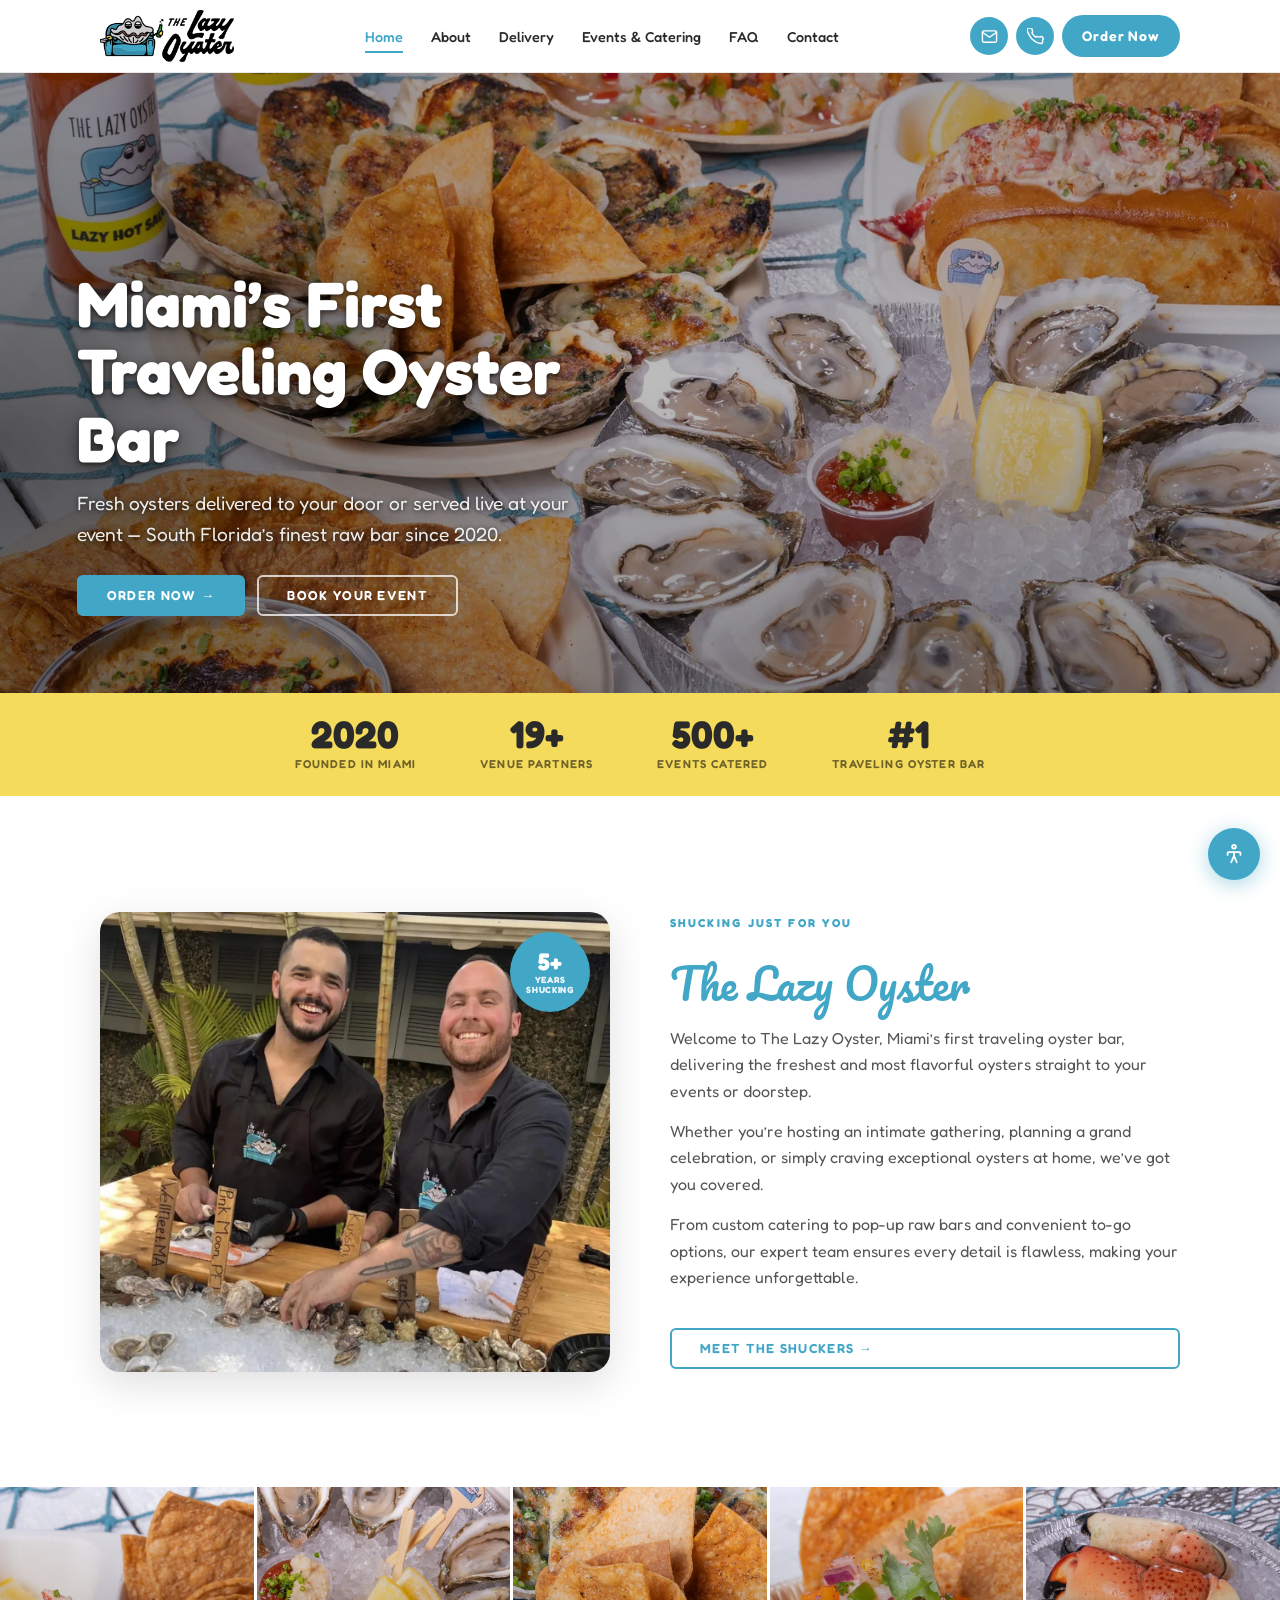
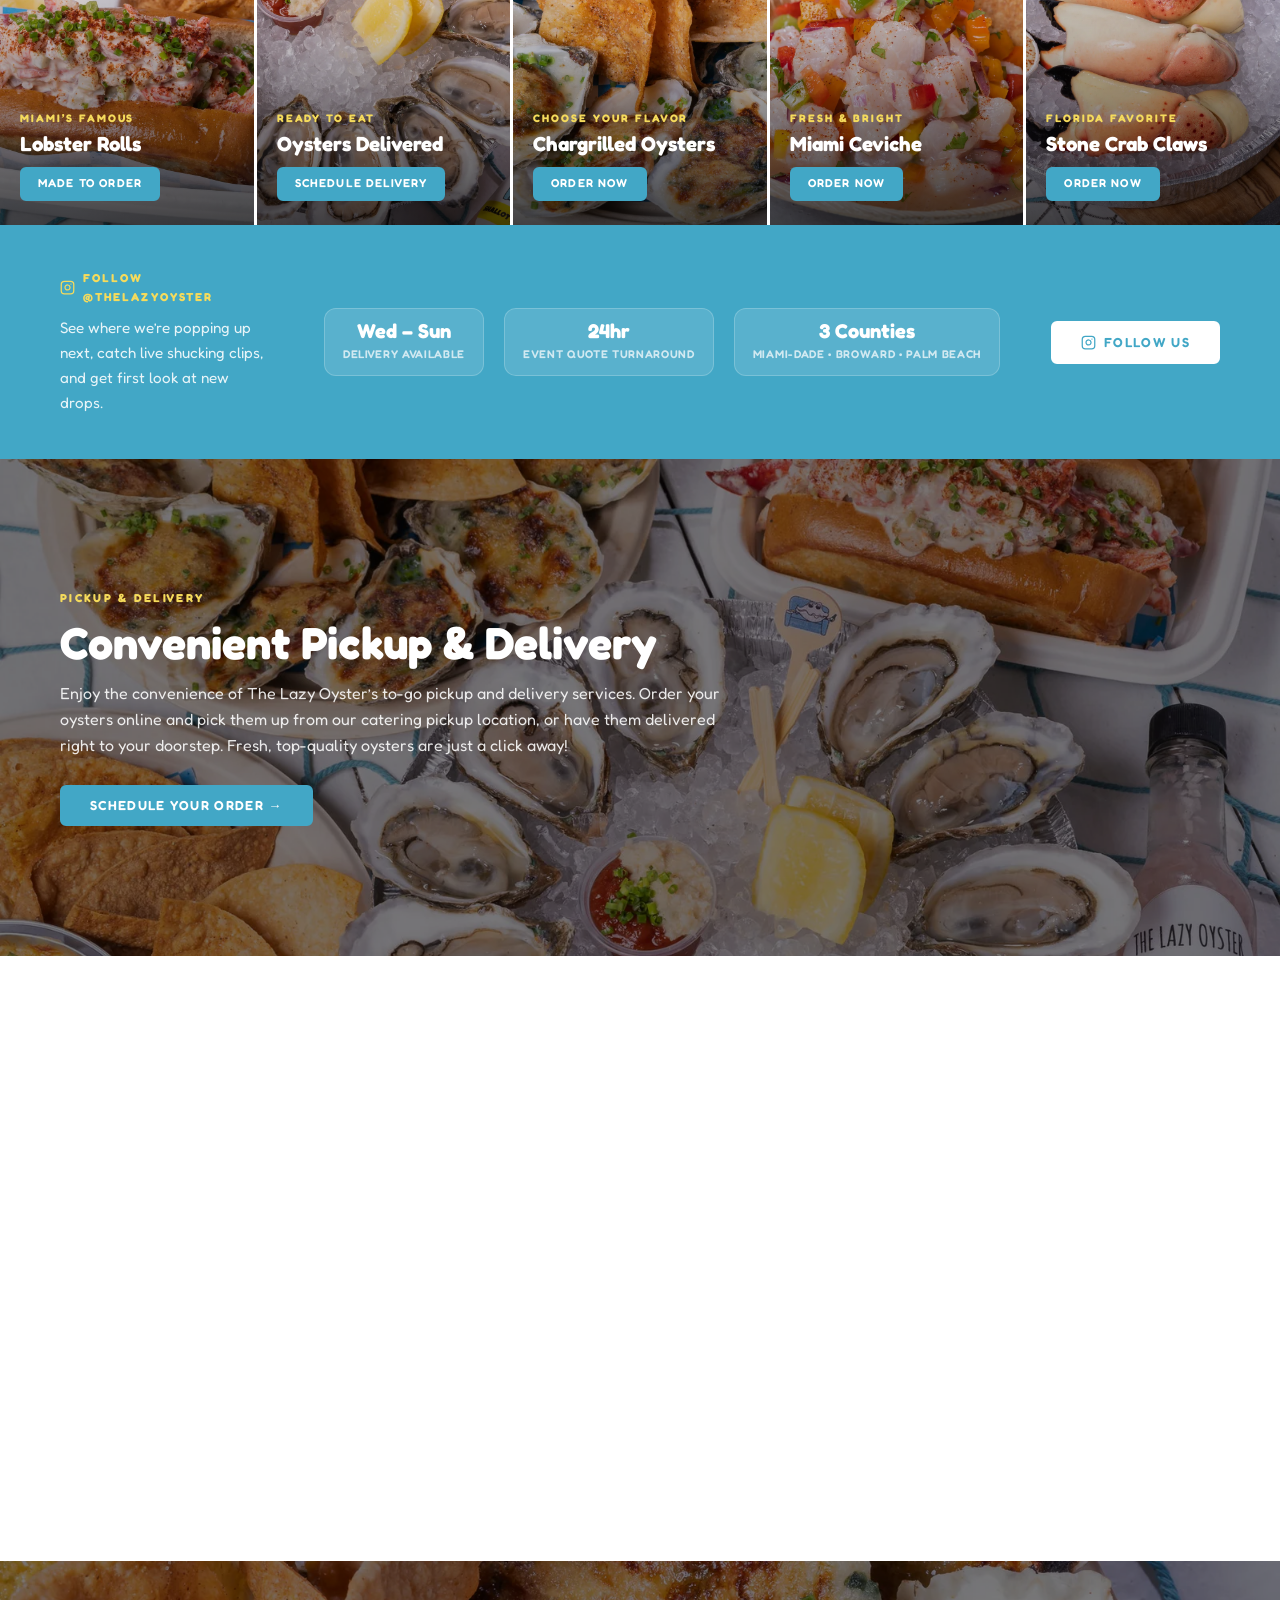
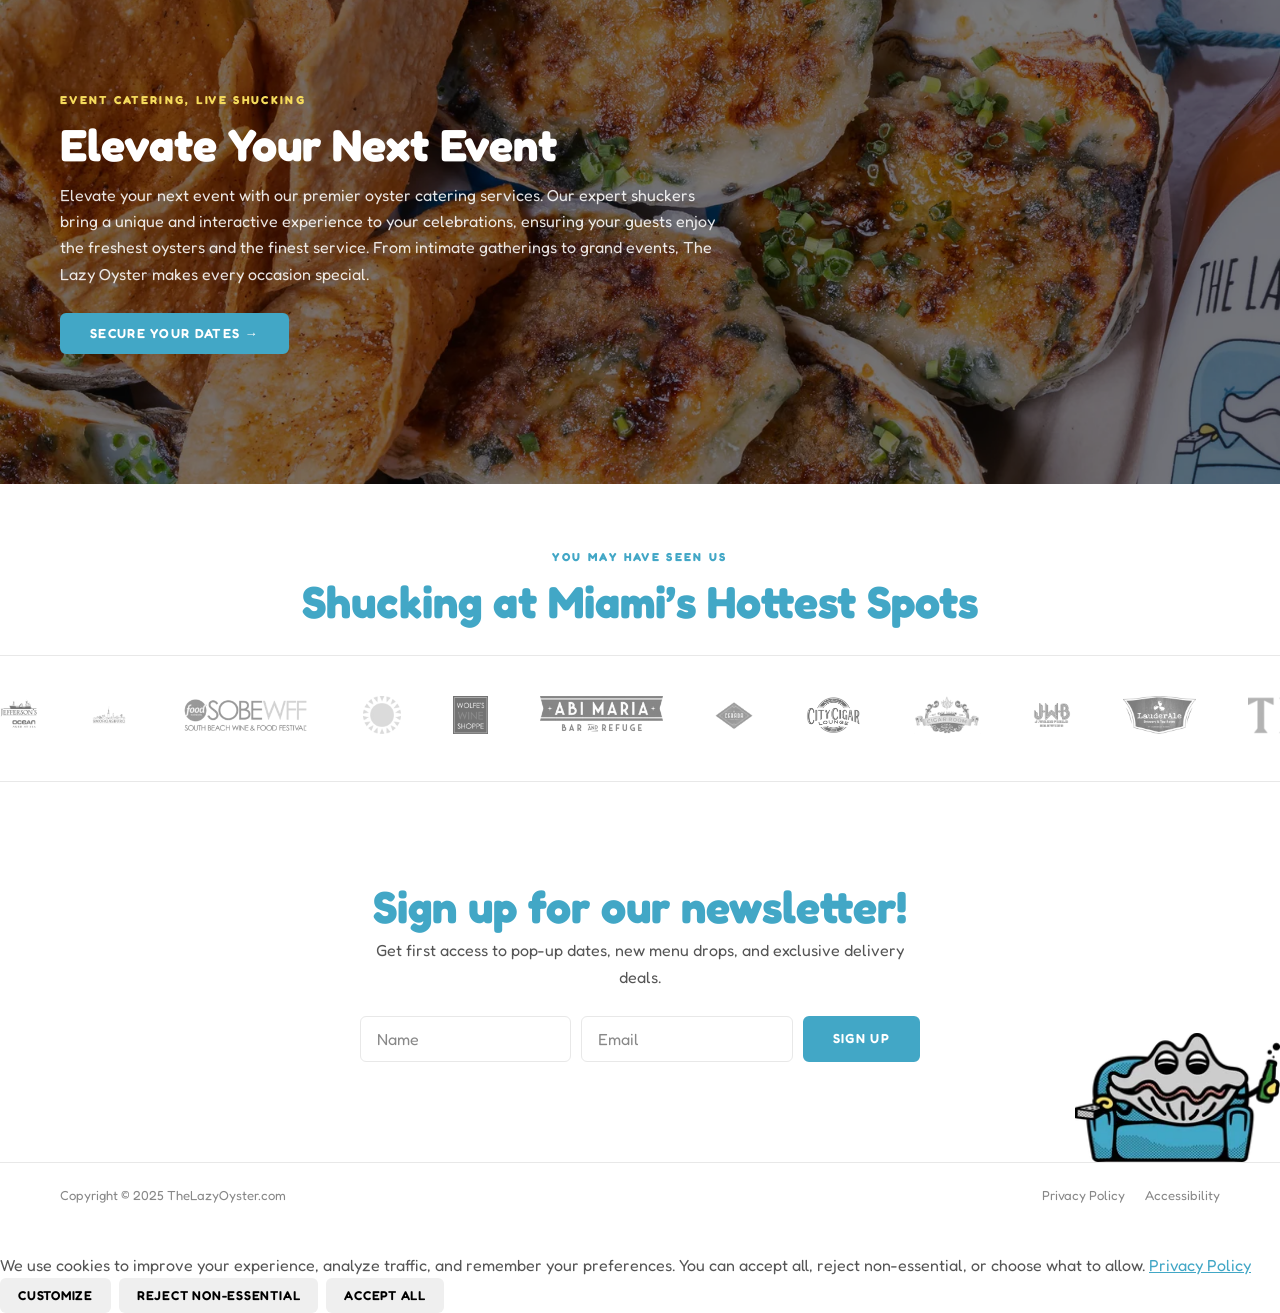
==== commit 686fa29e: "feat: replace whitespace gap with teal social/trust strip — IG follow CTA + Wed-Sun delivery, 24hr q" ====
--- a/index.html
+++ b/index.html
@@ -171,6 +171,38 @@
       </article>
     </div>
   </section>
+
+
+  <!-- SOCIAL PROOF STRIP — between product grid and delivery band -->
+  <div class="social-strip" aria-label="Follow us on Instagram">
+    <div class="social-strip__inner">
+      <div class="social-strip__text">
+        <span class="social-strip__label">
+          <svg xmlns="http://www.w3.org/2000/svg" viewBox="0 0 24 24" fill="none" stroke="currentColor" stroke-width="2" stroke-linecap="round" stroke-linejoin="round" aria-hidden="true"><rect x="2" y="2" width="20" height="20" rx="5" ry="5"/><path d="M16 11.37A4 4 0 1112.63 8 4 4 0 0116 11.37z"/><line x1="17.5" y1="6.5" x2="17.51" y2="6.5"/></svg>
+          Follow @TheLazyOyster
+        </span>
+        <p class="social-strip__copy">See where we&rsquo;re popping up next, catch live shucking clips, and get first look at new drops.</p>
+      </div>
+      <div class="social-strip__badges">
+        <div class="social-badge">
+          <strong>Wed &ndash; Sun</strong>
+          <span>Delivery Available</span>
+        </div>
+        <div class="social-badge">
+          <strong>24hr</strong>
+          <span>Event Quote Turnaround</span>
+        </div>
+        <div class="social-badge">
+          <strong>3 Counties</strong>
+          <span>Miami-Dade &bull; Broward &bull; Palm Beach</span>
+        </div>
+      </div>
+      <a href="https://www.instagram.com/TheLazyOyster" target="_blank" rel="noopener noreferrer" class="btn btn-primary social-strip__cta">
+        <svg xmlns="http://www.w3.org/2000/svg" viewBox="0 0 24 24" fill="none" stroke="currentColor" stroke-width="2" stroke-linecap="round" stroke-linejoin="round" aria-hidden="true"><rect x="2" y="2" width="20" height="20" rx="5" ry="5"/><path d="M16 11.37A4 4 0 1112.63 8 4 4 0 0116 11.37z"/><line x1="17.5" y1="6.5" x2="17.51" y2="6.5"/></svg>
+        Follow Us
+      </a>
+    </div>
+  </div>
 
   <!-- DELIVERY BAND -->
   <div class="band" aria-labelledby="delivery-band-heading">
--- a/css/style.css
+++ b/css/style.css
@@ -257,7 +257,10 @@
 .hero.loaded .hero__img { transform: scale(1); }
 .hero__overlay {
   position: absolute; inset: 0;
-  background: linear-gradient(to bottom, rgba(0,0,0,0.08) 0%, rgba(0,0,0,0.28) 100%);
+  /* Radial darken on left where text lives, plus top-to-bottom gradient */
+  background:
+    radial-gradient(ellipse 70% 100% at 0% 60%, rgba(0,0,0,0.55) 0%, rgba(0,0,0,0.10) 70%),
+    linear-gradient(to bottom, rgba(0,0,0,0.25) 0%, rgba(0,0,0,0.18) 50%, rgba(0,0,0,0.38) 100%);
 }
 .hero__content {
   position: absolute; inset: 0;
@@ -269,7 +272,7 @@
   color: #fff;
   font-size: clamp(2rem, 5.5vw, 4rem);
   line-height: 1.05;
-  text-shadow: 0 2px 12px rgba(0,0,0,0.35);
+  text-shadow: 0 2px 4px rgba(0,0,0,0.55), 0 4px 20px rgba(0,0,0,0.45);
   margin-bottom: 16px;
   max-width: 14ch;
 }
@@ -277,7 +280,7 @@
   color: rgba(255,255,255,0.9);
   font-size: clamp(1rem, 1.6vw, 1.2rem);
   max-width: 46ch;
-  text-shadow: 0 1px 6px rgba(0,0,0,0.3);
+  text-shadow: 0 1px 4px rgba(0,0,0,0.6), 0 2px 12px rgba(0,0,0,0.4);
   margin-bottom: 24px;
 }
 .hero__btns { display: flex; gap: 12px; flex-wrap: wrap; }
@@ -373,14 +376,27 @@
   font-weight: 700; color: #fff; line-height: 1.1; margin-bottom: 12px;
 }
 .product-card .btn { align-self: flex-start; font-size: 0.75rem; padding: 9px 18px; }
+/* tablet 860px: 3-col, last 2 centered via 6-col trick */
 @media (max-width: 860px) {
-  .product-grid { grid-template-columns: repeat(3, 1fr); }
-}
+  .product-grid { grid-template-columns: repeat(6, 1fr); }
+  .product-grid .product-card:nth-child(1) { grid-column: span 2; }
+  .product-grid .product-card:nth-child(2) { grid-column: span 2; }
+  .product-grid .product-card:nth-child(3) { grid-column: span 2; }
+  .product-grid .product-card:nth-child(4) { grid-column: 2 / span 2; }
+  .product-grid .product-card:nth-child(5) { grid-column: 4 / span 2; }
+}
+/* mobile 560px: 2-col, 5th card full-width centered */
 @media (max-width: 560px) {
   .product-grid { grid-template-columns: repeat(2, 1fr); }
+  .product-grid .product-card:nth-child(1),
+  .product-grid .product-card:nth-child(2),
+  .product-grid .product-card:nth-child(3),
+  .product-grid .product-card:nth-child(4) { grid-column: span 1; }
+  .product-grid .product-card:nth-child(5) { grid-column: span 2; aspect-ratio: 5/2; }
 }
 @media (max-width: 420px) {
   .product-card { aspect-ratio: 4/3; }
+  .product-grid .product-card:nth-child(5) { aspect-ratio: 5/2; }
 }
 
 /* -- BAND (full-bleed photo section) ----------------------- */
@@ -668,48 +684,60 @@
    CONTACT PAGE SPECIFICS
    ============================================================ */
 
-.contact-info-cards {
-  display: grid; grid-template-columns: repeat(3, 1fr);
-  gap: 20px; margin-bottom: 48px;
-  max-width: var(--max-w); margin-left: auto; margin-right: auto;
+/* CONTACT CARDS ROW — full width 3 col */
+.contact-cards-row {
+  display: grid;
+  grid-template-columns: repeat(3, 1fr);
+  gap: 20px;
+  max-width: var(--max-w); margin: 0 auto;
 }
 .contact-card {
   background: var(--yellow);
-  border-radius: var(--r-lg); padding: 32px 24px;
+  border-radius: var(--r-lg); padding: 36px 28px;
   display: flex; flex-direction: column; align-items: center;
-  gap: 12px; text-align: center; text-decoration: none; color: var(--text);
+  gap: 14px; text-align: center; text-decoration: none; color: var(--text);
   transition: transform var(--ease), box-shadow var(--ease);
-  box-shadow: var(--sh); min-width: 0;
+  box-shadow: var(--sh);
 }
 .contact-card:hover { transform: translateY(-4px); box-shadow: var(--sh-lg); }
 .contact-card__icon {
-  width: 56px; height: 56px; background: var(--teal);
+  width: 60px; height: 60px; background: var(--teal);
   border-radius: 50%; display: flex; align-items: center; justify-content: center;
-  flex-shrink: 0;
 }
 .contact-card__icon svg { width: 24px; height: 24px; color: #fff; }
 .contact-card__label {
-  font-size: 0.68rem; font-weight: 700; letter-spacing: 0.16em;
+  font-size: 0.7rem; font-weight: 700; letter-spacing: 0.18em;
   text-transform: uppercase; color: var(--teal);
 }
 .contact-card__val {
-  font-size: 1rem; font-weight: 700; color: var(--text);
-  word-break: break-word; /* allows long email to wrap gracefully */
-  hyphens: none;
-}
-@media (max-width: 640px) { .contact-info-cards { grid-template-columns: 1fr; gap: 14px; } }
-
-.contact-split {
+  font-size: 1.05rem; font-weight: 700; color: var(--text); line-height: 1.3;
+}
+
+/* CONTACT FORM SECTION */
+.contact-form-section {
+  background: var(--off-white);
+  padding: var(--section-y) var(--pad-x);
+}
+.contact-form-inner {
+  max-width: var(--max-w); margin: 0 auto;
   display: grid; grid-template-columns: 1fr 1fr;
-  gap: clamp(36px, 6vw, 64px); align-items: start;
-}
-.contact-split__img {
-  border-radius: var(--r-lg); overflow: hidden; box-shadow: var(--sh-lg);
-}
-.contact-split__img img { width: 100%; height: 460px; object-fit: cover; display: block; }
-@media (max-width: 720px) {
-  .contact-split { grid-template-columns: 1fr; }
-  .contact-split__img img { height: 260px; }
+  gap: clamp(40px, 6vw, 72px); align-items: start;
+}
+.contact-form-left { display: flex; flex-direction: column; }
+.contact-form-img {
+  border-radius: var(--r-xl); overflow: hidden; box-shadow: var(--sh-xl);
+  position: sticky; top: 100px;
+}
+.contact-form-img img { width: 100%; height: 560px; object-fit: cover; display: block; }
+
+/* CONTACT RESPONSIVE */
+@media (max-width: 820px) {
+  .contact-cards-row { grid-template-columns: 1fr; gap: 14px; max-width: 480px; }
+  .contact-form-inner { grid-template-columns: 1fr; }
+  .contact-form-img { position: static; display: none; } /* hide image on mobile to avoid scroll pain */
+}
+@media (min-width: 481px) and (max-width: 820px) {
+  .contact-cards-row { grid-template-columns: repeat(3, 1fr); max-width: 100%; }
 }
 
 /* ============================================================
@@ -865,45 +893,80 @@
 .tlo-btn--customize { background: transparent; color: rgba(255,255,255,0.6); border-color: transparent; }
 .tlo-btn--customize:hover { color: #fff; }
 
-.tlo-a11y-fab {
+/* ADA WIDGET — matches js/a11y-consent.js class names */
+.tlo-a11y-toggle {
   position: fixed; bottom: 20px; right: 20px; z-index: 8600;
-  width: 50px; height: 50px; border-radius: 50%;
+  width: 52px; height: 52px; border-radius: 50%;
   background: var(--teal); color: #fff;
-  border: none; display: flex; align-items: center; justify-content: center;
-  box-shadow: 0 4px 18px rgba(66,167,198,0.4);
-  transition: all var(--ease); font-size: 20px;
-}
-.tlo-a11y-fab:hover { background: var(--teal-dark); transform: scale(1.06); }
-.tlo-a11y-panel {
+  border: none; cursor: pointer;
+  display: flex; align-items: center; justify-content: center;
+  box-shadow: 0 4px 20px rgba(66,167,198,0.45);
+  transition: background var(--ease), transform var(--ease);
+}
+.tlo-a11y-toggle:hover { background: var(--teal-dark); transform: scale(1.07); }
+.tlo-a11y-toggle svg { width: 22px; height: 22px; }
+
+.tlo-a11y-menu {
   position: fixed; bottom: 82px; right: 20px; z-index: 8700;
-  width: 270px; background: #fff;
-  border-radius: var(--r-lg); padding: 18px;
-  box-shadow: 0 8px 36px rgba(0,0,0,0.14);
+  width: 280px; background: #fff;
+  border-radius: var(--r-lg); padding: 0;
+  box-shadow: 0 8px 40px rgba(0,0,0,0.15);
   border: 1px solid var(--border);
-  display: none; flex-direction: column; gap: 10px;
-}
-.tlo-a11y-panel.open { display: flex; }
-.tlo-a11y-panel h3 { font-size: 0.95rem; color: var(--text); margin-bottom: 4px; }
-.tlo-a11y-opts { display: grid; grid-template-columns: 1fr 1fr; gap: 7px; }
+  overflow: hidden;
+}
+.tlo-a11y-menu[hidden] { display: none; }
+.tlo-a11y-menu__head {
+  display: flex; align-items: center; justify-content: space-between;
+  padding: 14px 18px; background: var(--teal); color: #fff;
+}
+.tlo-a11y-menu__head strong { font-size: 0.95rem; font-weight: 700; }
+.tlo-a11y-close {
+  background: none; border: none; color: #fff;
+  font-size: 1.4rem; line-height: 1; cursor: pointer; padding: 0 2px;
+}
+.tlo-a11y-menu__grid {
+  display: grid; grid-template-columns: 1fr 1fr; gap: 8px;
+  padding: 16px;
+}
 .tlo-a11y-opt {
-  padding: 8px 6px; border-radius: var(--r-sm);
+  padding: 9px 6px; border-radius: var(--r-sm);
   border: 1px solid var(--border); background: transparent;
-  font-family: 'Fredoka', sans-serif; font-size: 0.78rem; font-weight: 600;
-  color: var(--text); transition: all 0.2s; text-align: center;
+  font-family: 'Fredoka', sans-serif; font-size: 0.8rem; font-weight: 600;
+  color: var(--text); cursor: pointer; transition: all 0.2s; text-align: center;
 }
 .tlo-a11y-opt:hover { border-color: var(--teal); color: var(--teal); }
 .tlo-a11y-opt.is-on { background: var(--teal); color: #fff; border-color: var(--teal); }
-.tlo-a11y-reset { width: 100%; margin-top: 2px; color: var(--text-muted); border-color: var(--border); }
-.tlo-a11y-bigtext { font-size: 19px; }
-.tlo-a11y-readable, .tlo-a11y-readable h1, .tlo-a11y-readable h2, .tlo-a11y-readable h3 { font-family: Verdana, sans-serif !important; }
+.tlo-a11y-reset {
+  display: block; width: calc(100% - 32px); margin: 0 16px 16px;
+  padding: 9px; border-radius: var(--r-sm);
+  border: 1px solid var(--border); background: transparent;
+  font-family: 'Fredoka', sans-serif; font-size: 0.8rem; font-weight: 600;
+  color: var(--text-muted); cursor: pointer; transition: all 0.2s; text-align: center;
+}
+.tlo-a11y-reset:hover { border-color: var(--teal); color: var(--teal); }
+
+/* A11y feature states */
+.tlo-a11y-bigtext body, .tlo-a11y-bigtext p, .tlo-a11y-bigtext li { font-size: 1.15em !important; }
+.tlo-a11y-readable, .tlo-a11y-readable body,
+.tlo-a11y-readable h1, .tlo-a11y-readable h2,
+.tlo-a11y-readable h3, .tlo-a11y-readable p { font-family: Verdana, sans-serif !important; }
 .tlo-a11y-contrast { filter: contrast(1.3); }
-.tlo-a11y-links a { text-decoration: underline !important; }
-.tlo-a11y-cursor, .tlo-a11y-cursor * { cursor: url("data:image/svg+xml,%3Csvg xmlns='http://www.w3.org/2000/svg' width='36' height='36'%3E%3Cpath d='M6 2l22 13-10 2-5 11z' fill='%23222' stroke='%23fff' stroke-width='2'/%3E%3C/svg%3E") 4 2, auto !important; }
-.tlo-a11y-nomotion *, .tlo-a11y-nomotion *::before, .tlo-a11y-nomotion *::after { animation: none !important; transition: none !important; }
+.tlo-a11y-links a { text-decoration: underline !important; text-underline-offset: 3px; }
+.tlo-a11y-cursor, .tlo-a11y-cursor * {
+  cursor: url("data:image/svg+xml,%3Csvg xmlns='http://www.w3.org/2000/svg' width='36' height='36'%3E%3Cpath d='M6 2l22 13-10 2-5 11z' fill='%23222' stroke='%23fff' stroke-width='2'/%3E%3C/svg%3E") 4 2, auto !important;
+}
+.tlo-a11y-nomotion *, .tlo-a11y-nomotion *::before, .tlo-a11y-nomotion *::after {
+  animation: none !important; transition: none !important;
+}
 .tlo-reading-guide {
   position: fixed; left: 0; right: 0; height: 36px; margin-top: -18px;
-  background: rgba(245,219,92,0.2); border-top: 2px solid var(--yellow);
+  background: rgba(245,219,92,0.18); border-top: 2px solid var(--yellow);
   border-bottom: 2px solid var(--yellow); pointer-events: none; z-index: 8400;
+}
+
+@media (max-width: 480px) {
+  .tlo-a11y-toggle { bottom: 16px; right: 16px; width: 48px; height: 48px; }
+  .tlo-a11y-menu { right: 16px; bottom: 76px; width: calc(100vw - 32px); }
 }
 @media (max-width: 560px) { .tlo-consent__actions { width: 100%; } .tlo-consent__actions .tlo-btn { flex: 1; } }
 
@@ -913,10 +976,7 @@
 .bg-teal { background: var(--teal); }
 .bg-yellow { background: var(--yellow); }
 
-/* -- CONTACT FORM GRID RESPONSIVE -------------------------- */
-@media (max-width: 720px) {
-  .contact-form-grid { grid-template-columns: 1fr !important; }
-}
+/* contact form grid handled by .contact-form-inner responsive above */
 
 /* -- PROSE PAGE (privacy, accessibility) ------------------- */
 .prose-page { max-width: 720px; }
@@ -960,8 +1020,7 @@
 /* Product card btn: slightly smaller on 5-col */
 .product-grid .btn { font-size: 0.72rem; padding: 9px 16px; }
 
-/* Whitespace after product grid before next section */
-.product-grid-section { margin-bottom: clamp(48px, 6vw, 80px); }
+/* product-grid-section spacing handled by social-strip below it */
 
 /* Delivery step num labels: color fix for band context */
 .band .delivery-step__num { color: var(--yellow); }
@@ -1002,3 +1061,169 @@
 
 /* Newsletter section: less crowded */
 .newsletter { padding: clamp(64px, 8vw, 100px) var(--pad-x); }
+
+/* ============================================================
+   MOBILE RESPONSIVENESS FIXES
+   ============================================================ */
+
+/* Navbar: prevent overflow on very small screens */
+@media (max-width: 360px) {
+  .navbar__order { padding: 8px 14px; font-size: 0.8rem; }
+  .navbar__inner { padding: 0 16px; }
+}
+
+/* Hero: scale down text on small mobile */
+@media (max-width: 480px) {
+  .hero__content h1 { font-size: clamp(1.8rem, 8vw, 2.6rem); }
+  .hero__content p  { font-size: 0.95rem; }
+  .hero__btns { flex-direction: column; gap: 10px; }
+  .hero__btns .btn { width: 100%; justify-content: center; }
+}
+
+/* Stats bar: 2-col on small mobile */
+@media (max-width: 480px) {
+  .stats-bar__inner { gap: 16px 32px; }
+  .stat__num { font-size: 1.6rem; }
+}
+
+/* Intro split: ensure image doesn't overflow */
+@media (max-width: 720px) {
+  .intro-split__img img { height: 280px; }
+  .intro-split__badge { width: 68px; height: 68px; }
+  .intro-split__badge strong { font-size: 1.2rem; }
+}
+
+/* Bands: tighten padding on mobile */
+@media (max-width: 480px) {
+  .band { padding: 56px var(--pad-x); }
+  .band__content h2 { font-size: 1.6rem; }
+}
+
+/* Why split: already 1-col on mobile, just fix spacing */
+@media (max-width: 720px) {
+  .why-point__icon { width: 38px; height: 38px; flex-shrink: 0; }
+}
+
+/* Section padding on mobile */
+@media (max-width: 480px) {
+  .section { padding: 48px 20px; }
+}
+
+/* Page hero caption on mobile */
+@media (max-width: 480px) {
+  .page-hero__caption { padding: 0 20px 28px; }
+  .page-hero__caption h1 { font-size: 1.8rem; }
+}
+
+/* Events page: steps 2-col on small mobile */
+@media (max-width: 460px) {
+  .ev-steps { grid-template-columns: 1fr; }
+  .ev-stats  { grid-template-columns: 1fr 1fr; }
+}
+
+/* Delivery steps: stack on mobile */
+@media (max-width: 720px) {
+  .delivery-step__img img { height: 240px; }
+}
+
+/* FAQ grid: single col on mobile already — ensure answers don't overflow */
+@media (max-width: 660px) {
+  .faq-a { font-size: 0.92rem; }
+}
+
+/* Events booking form */
+@media (max-width: 820px) {
+  .ev-book__inner { grid-template-columns: 1fr; }
+}
+
+/* Form elements: prevent zoom on iOS (font-size >= 16px) */
+.form-group input,
+.form-group select,
+.form-group textarea,
+.newsletter-form input {
+  font-size: max(16px, 0.98rem); /* prevents iOS auto-zoom */
+}
+
+/* Newsletter mascot: hide on very small screens to avoid overlap */
+@media (max-width: 480px) {
+  .newsletter__mascot { display: none; }
+  .newsletter { text-align: center; }
+}
+
+/* Footer: stack on very small mobile */
+@media (max-width: 400px) {
+  .footer { flex-direction: column; gap: 8px; align-items: flex-start; }
+}
+
+/* Ticker: slightly smaller logos on mobile */
+@media (max-width: 560px) {
+  .ticker-track img { height: 28px; }
+  .ticker-track { gap: 36px; }
+}
+
+/* ============================================================
+   SOCIAL PROOF / INFO STRIP (home — between grid and delivery)
+   ============================================================ */
+.social-strip {
+  background: var(--teal);
+  padding: clamp(28px, 4vw, 44px) var(--pad-x);
+}
+.social-strip__inner {
+  max-width: var(--max-w); margin: 0 auto;
+  display: grid;
+  grid-template-columns: 1fr auto auto;
+  gap: clamp(24px, 4vw, 56px);
+  align-items: center;
+}
+.social-strip__label {
+  display: flex; align-items: center; gap: 8px;
+  font-size: 0.72rem; font-weight: 700; letter-spacing: 0.18em;
+  text-transform: uppercase; color: var(--yellow);
+  margin-bottom: 8px;
+}
+.social-strip__label svg { width: 15px; height: 15px; flex-shrink: 0; }
+.social-strip__copy {
+  color: rgba(255,255,255,0.88);
+  font-size: 0.95rem; margin: 0;
+  max-width: 36ch;
+}
+.social-strip__badges {
+  display: flex; gap: 20px; flex-shrink: 0;
+}
+.social-badge {
+  text-align: center;
+  padding: 12px 18px;
+  background: rgba(255,255,255,0.12);
+  border-radius: var(--r-md);
+  border: 1px solid rgba(255,255,255,0.2);
+}
+.social-badge strong {
+  display: block;
+  font-family: 'Fredoka', sans-serif;
+  font-size: 1.25rem; font-weight: 700;
+  color: #fff; line-height: 1;
+}
+.social-badge span {
+  display: block; margin-top: 4px;
+  font-size: 0.7rem; font-weight: 600;
+  letter-spacing: 0.06em; text-transform: uppercase;
+  color: rgba(255,255,255,0.72);
+}
+.social-strip__cta { flex-shrink: 0; background: #fff; color: var(--teal); border-color: #fff; }
+.social-strip__cta:hover { background: var(--yellow); color: var(--text); border-color: var(--yellow); }
+
+@media (max-width: 900px) {
+  .social-strip__inner {
+    grid-template-columns: 1fr;
+    gap: 20px;
+    text-align: center;
+  }
+  .social-strip__copy { max-width: 100%; }
+  .social-strip__label { justify-content: center; }
+  .social-strip__badges { justify-content: center; flex-wrap: wrap; }
+  .social-strip__cta { width: 100%; justify-content: center; max-width: 280px; margin: 0 auto; }
+}
+@media (max-width: 480px) {
+  .social-badge { padding: 10px 14px; }
+  .social-badge strong { font-size: 1.1rem; }
+}
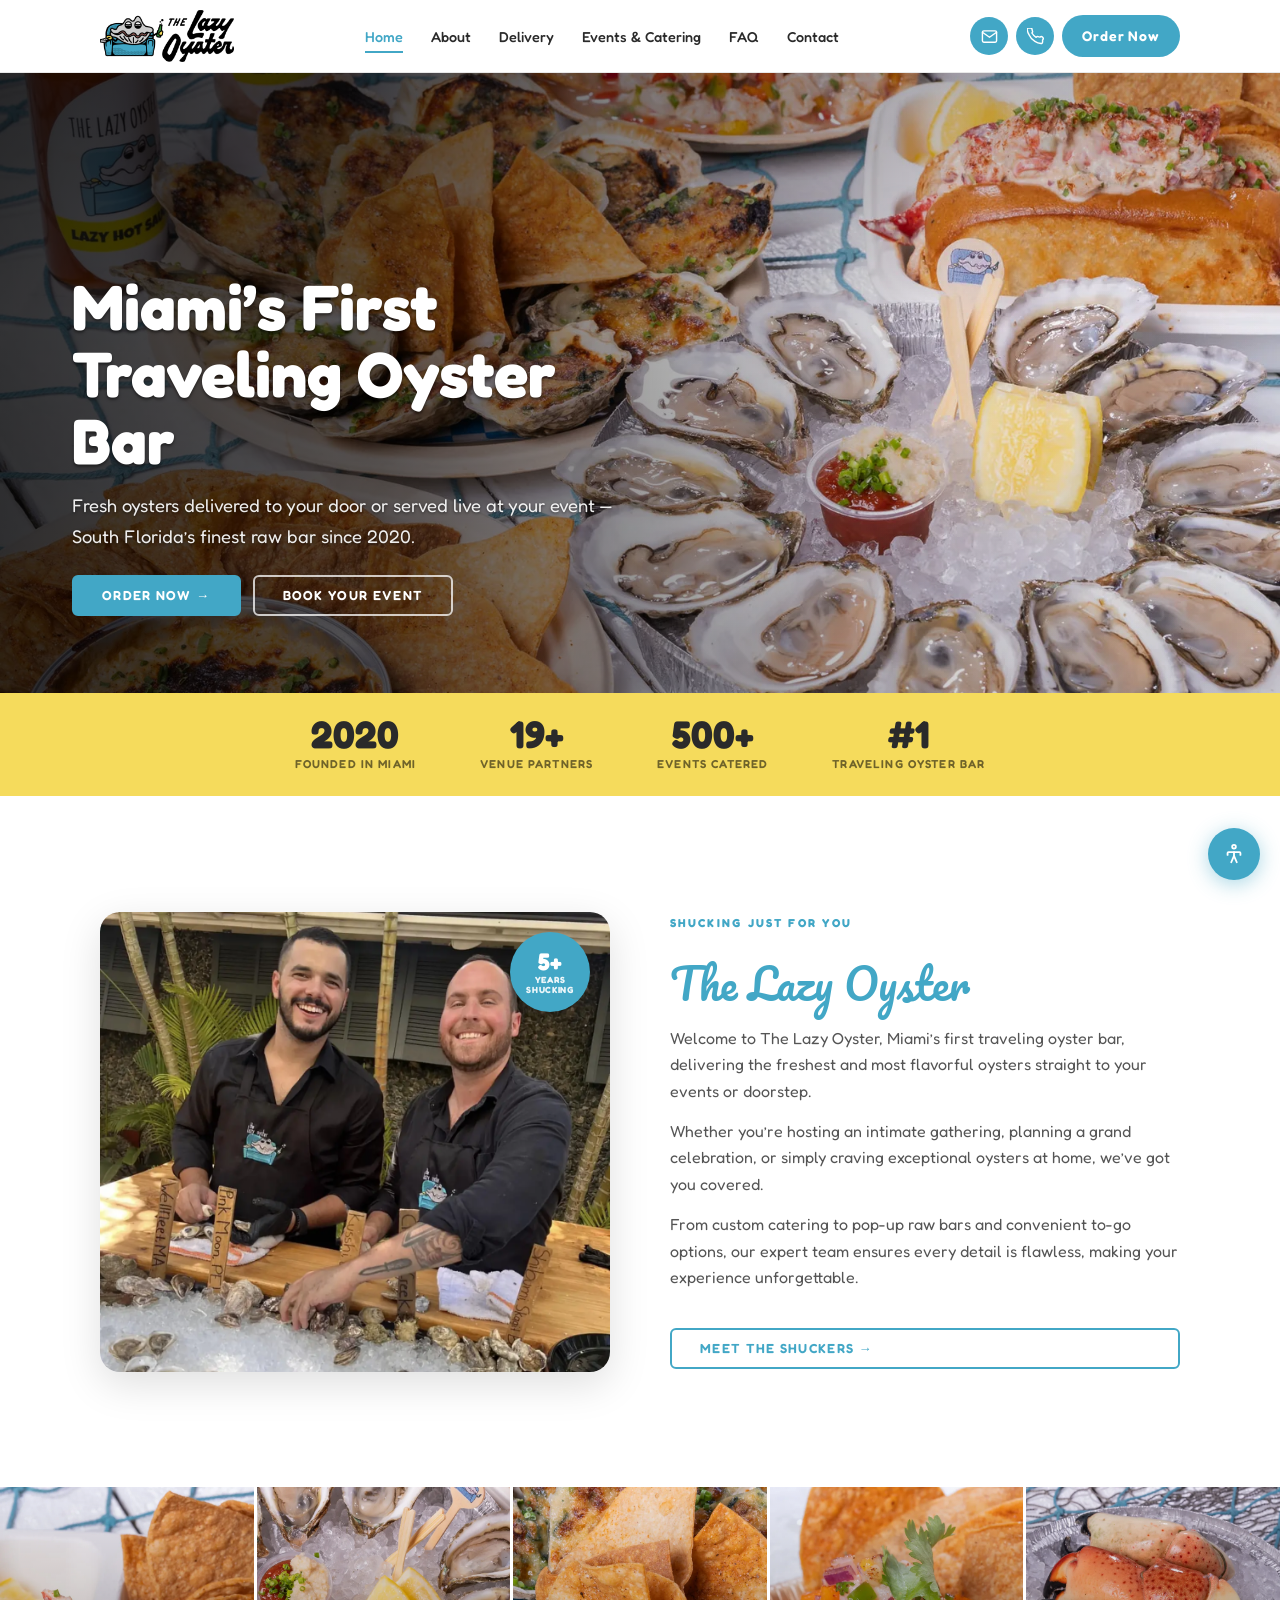
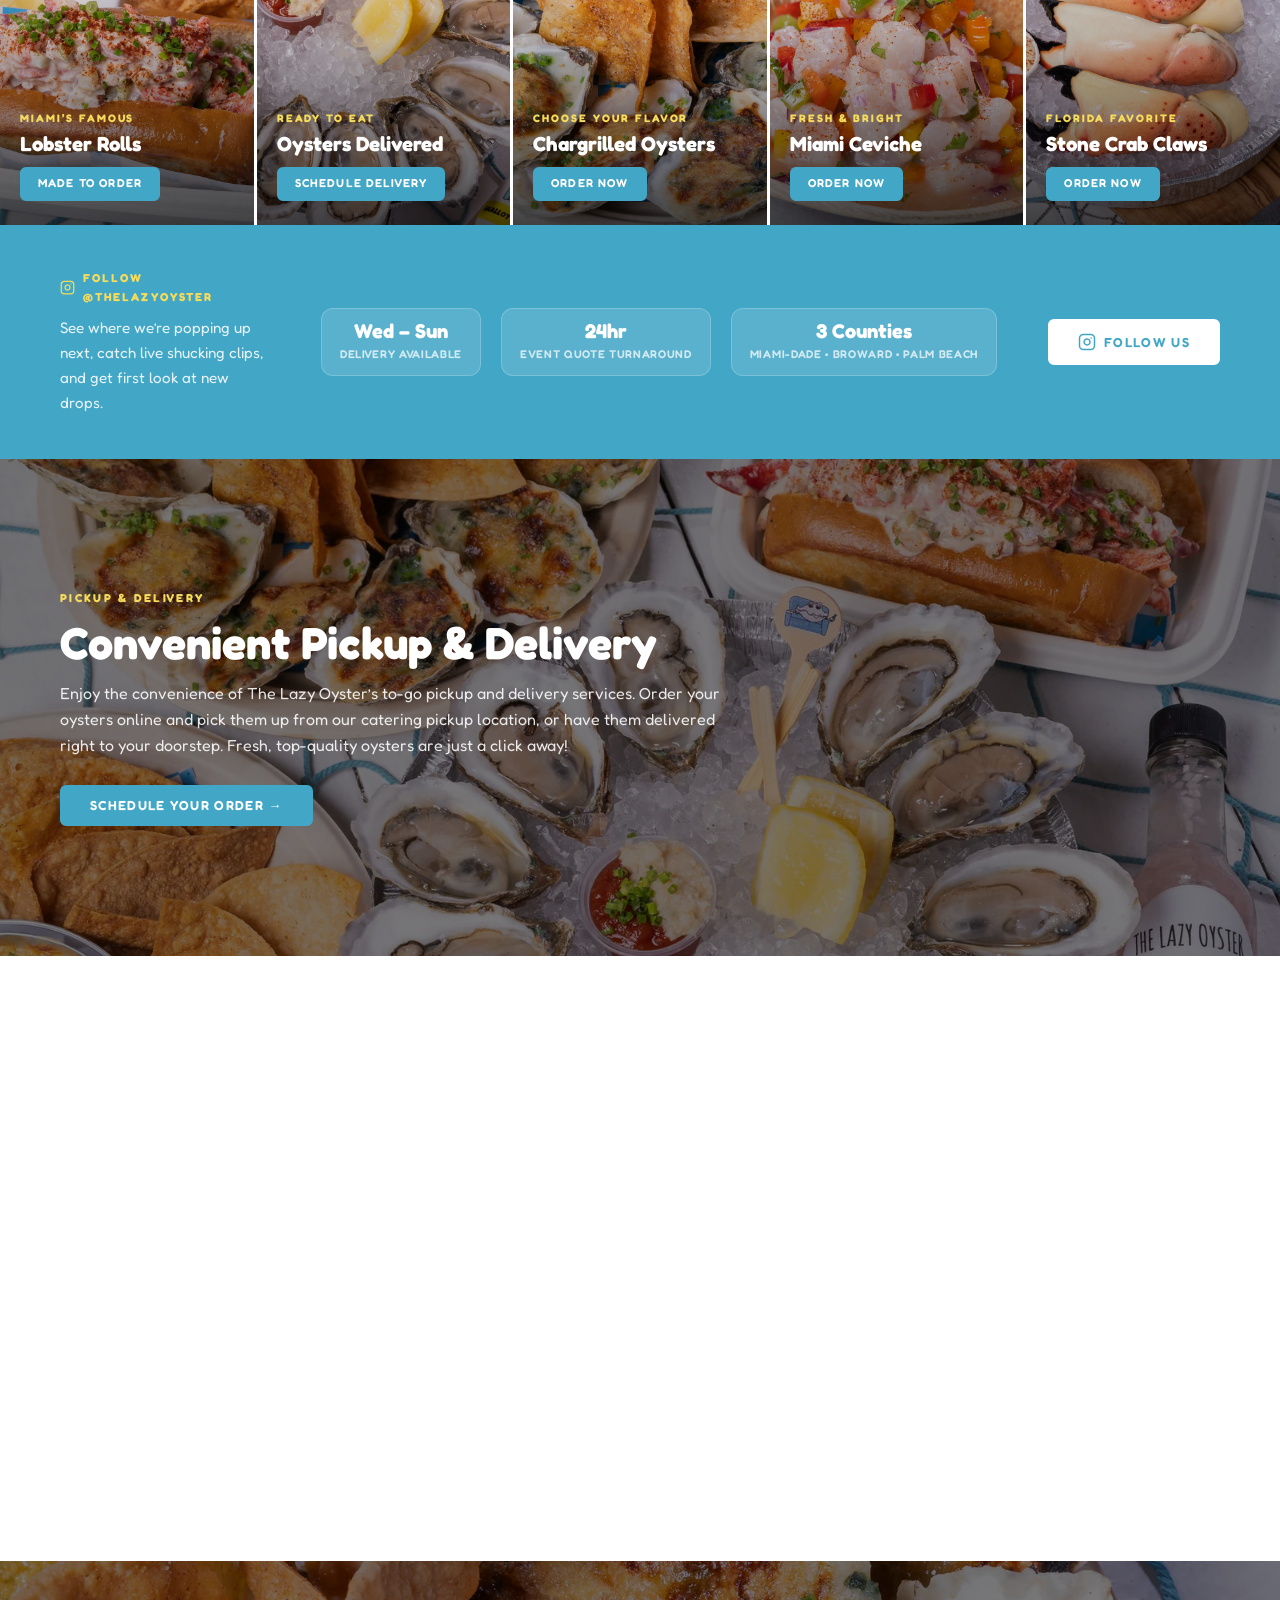
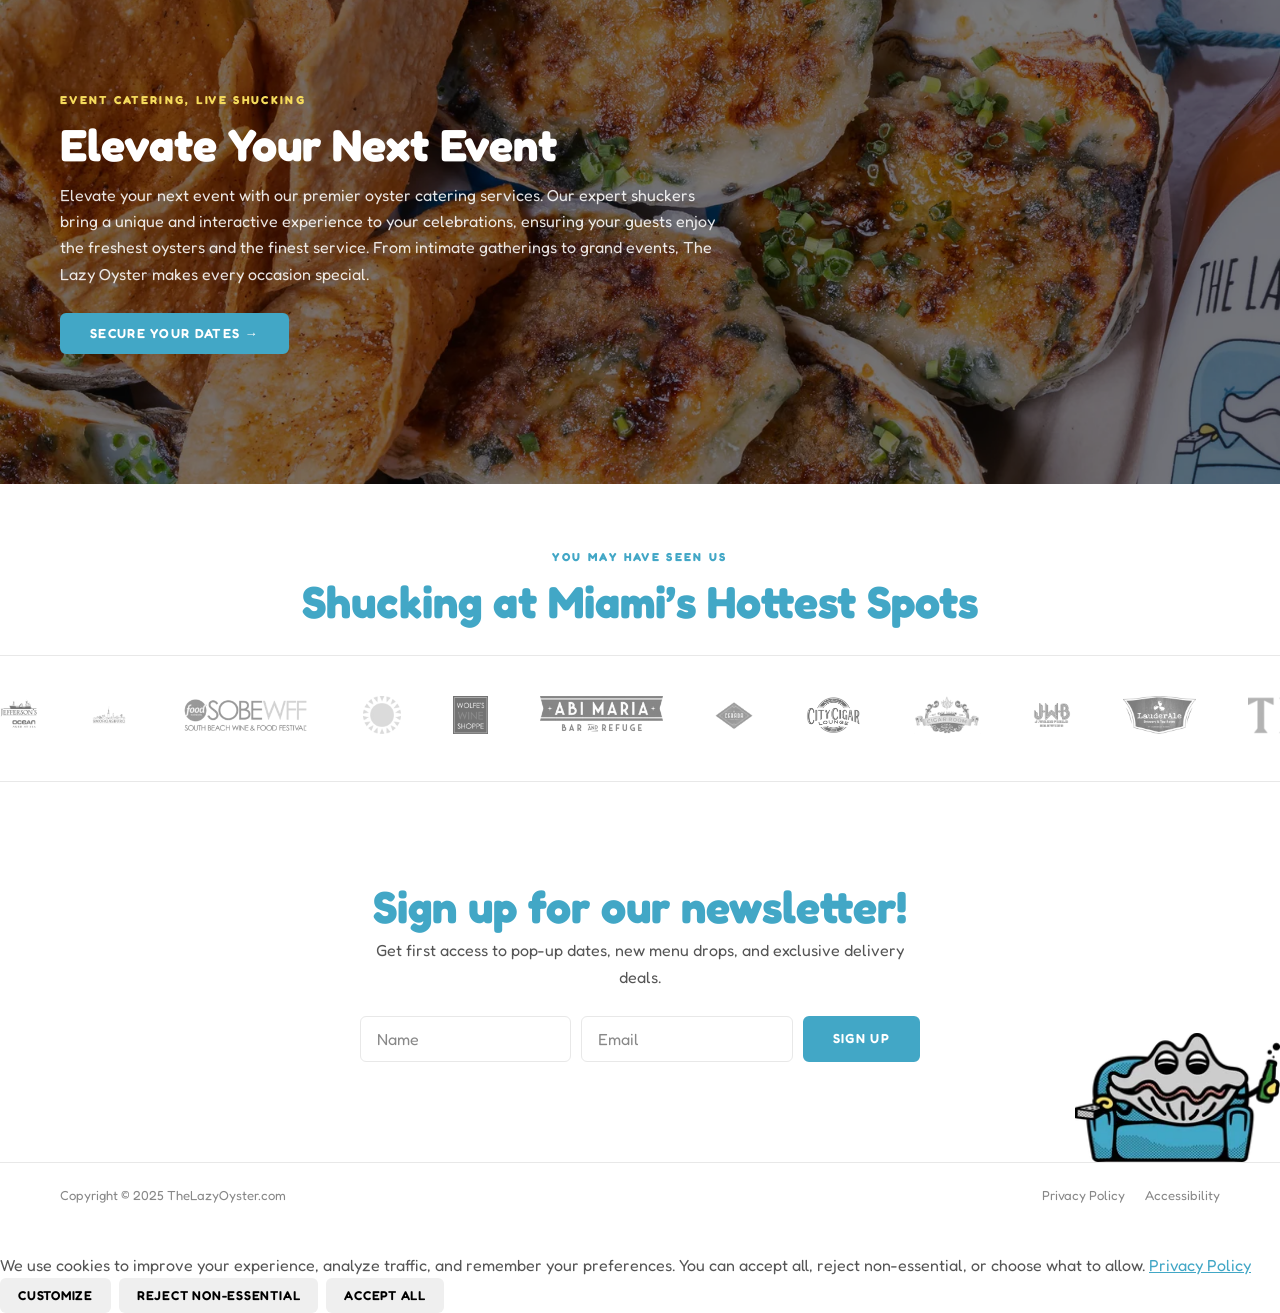
==== commit 6d5d85d3: "fix: giant IG logo — explicit width/height on social strip SVGs + global SVG safety rule for all uns" ====
--- a/index.html
+++ b/index.html
@@ -178,7 +178,7 @@
     <div class="social-strip__inner">
       <div class="social-strip__text">
         <span class="social-strip__label">
-          <svg xmlns="http://www.w3.org/2000/svg" viewBox="0 0 24 24" fill="none" stroke="currentColor" stroke-width="2" stroke-linecap="round" stroke-linejoin="round" aria-hidden="true"><rect x="2" y="2" width="20" height="20" rx="5" ry="5"/><path d="M16 11.37A4 4 0 1112.63 8 4 4 0 0116 11.37z"/><line x1="17.5" y1="6.5" x2="17.51" y2="6.5"/></svg>
+          <svg xmlns="http://www.w3.org/2000/svg" viewBox="0 0 24 24" width="15" height="15" style="width:15px;height:15px;flex-shrink:0;display:block;" fill="none" stroke="currentColor" stroke-width="2" stroke-linecap="round" stroke-linejoin="round" aria-hidden="true"><rect x="2" y="2" width="20" height="20" rx="5" ry="5"/><path d="M16 11.37A4 4 0 1112.63 8 4 4 0 0116 11.37z"/><line x1="17.5" y1="6.5" x2="17.51" y2="6.5"/></svg>
           Follow @TheLazyOyster
         </span>
         <p class="social-strip__copy">See where we&rsquo;re popping up next, catch live shucking clips, and get first look at new drops.</p>
@@ -198,7 +198,7 @@
         </div>
       </div>
       <a href="https://www.instagram.com/TheLazyOyster" target="_blank" rel="noopener noreferrer" class="btn btn-primary social-strip__cta">
-        <svg xmlns="http://www.w3.org/2000/svg" viewBox="0 0 24 24" fill="none" stroke="currentColor" stroke-width="2" stroke-linecap="round" stroke-linejoin="round" aria-hidden="true"><rect x="2" y="2" width="20" height="20" rx="5" ry="5"/><path d="M16 11.37A4 4 0 1112.63 8 4 4 0 0116 11.37z"/><line x1="17.5" y1="6.5" x2="17.51" y2="6.5"/></svg>
+        <svg xmlns="http://www.w3.org/2000/svg" viewBox="0 0 24 24" width="18" height="18" style="width:18px;height:18px;flex-shrink:0;display:block;" fill="none" stroke="currentColor" stroke-width="2" stroke-linecap="round" stroke-linejoin="round" aria-hidden="true"><rect x="2" y="2" width="20" height="20" rx="5" ry="5"/><path d="M16 11.37A4 4 0 1112.63 8 4 4 0 0116 11.37z"/><line x1="17.5" y1="6.5" x2="17.51" y2="6.5"/></svg>
         Follow Us
       </a>
     </div>
--- a/css/style.css
+++ b/css/style.css
@@ -257,33 +257,60 @@
 .hero.loaded .hero__img { transform: scale(1); }
 .hero__overlay {
   position: absolute; inset: 0;
-  /* Radial darken on left where text lives, plus top-to-bottom gradient */
+  /* Option A: strong left panel fade — text side dark, food side stays bright */
   background:
-    radial-gradient(ellipse 70% 100% at 0% 60%, rgba(0,0,0,0.55) 0%, rgba(0,0,0,0.10) 70%),
-    linear-gradient(to bottom, rgba(0,0,0,0.25) 0%, rgba(0,0,0,0.18) 50%, rgba(0,0,0,0.38) 100%);
+    linear-gradient(to right,
+      rgba(0,0,0,0.78) 0%,
+      rgba(0,0,0,0.62) 30%,
+      rgba(0,0,0,0.28) 55%,
+      rgba(0,0,0,0.04) 75%,
+      transparent 100%
+    ),
+    linear-gradient(to bottom,
+      rgba(0,0,0,0.22) 0%,
+      transparent 40%,
+      rgba(0,0,0,0.14) 100%
+    );
 }
 .hero__content {
   position: absolute; inset: 0;
   display: flex; flex-direction: column;
   justify-content: center; align-items: flex-start;
-  padding: 0 clamp(24px, 6vw, 80px);
+  /* Constrain text to left 55% so it stays in the dark zone */
+  padding: 0 clamp(24px, 6vw, 72px);
+  max-width: 56%;
 }
 .hero__content h1 {
   color: #fff;
   font-size: clamp(2rem, 5.5vw, 4rem);
   line-height: 1.05;
-  text-shadow: 0 2px 4px rgba(0,0,0,0.55), 0 4px 20px rgba(0,0,0,0.45);
+  text-shadow: 0 2px 3px rgba(0,0,0,0.5);
   margin-bottom: 16px;
-  max-width: 14ch;
+  max-width: 100%;
 }
 .hero__content p {
-  color: rgba(255,255,255,0.9);
-  font-size: clamp(1rem, 1.6vw, 1.2rem);
-  max-width: 46ch;
-  text-shadow: 0 1px 4px rgba(0,0,0,0.6), 0 2px 12px rgba(0,0,0,0.4);
+  color: rgba(255,255,255,0.92);
+  font-size: clamp(1rem, 1.6vw, 1.15rem);
+  max-width: 100%;
+  text-shadow: 0 1px 3px rgba(0,0,0,0.55);
   margin-bottom: 24px;
 }
 .hero__btns { display: flex; gap: 12px; flex-wrap: wrap; }
+/* Mobile: full-width content + stronger overlay since left-panel doesn't work narrow */
+@media (max-width: 600px) {
+  .hero__overlay {
+    background: linear-gradient(to bottom,
+      rgba(0,0,0,0.35) 0%,
+      rgba(0,0,0,0.22) 40%,
+      rgba(0,0,0,0.60) 100%
+    );
+  }
+  .hero__content {
+    max-width: 100%;
+    justify-content: flex-end;
+    padding-bottom: clamp(32px, 8vw, 64px);
+  }
+}
 
 /* Page-interior hero (short banner like original inner pages) */
 .page-hero {
@@ -902,9 +929,16 @@
   display: flex; align-items: center; justify-content: center;
   box-shadow: 0 4px 20px rgba(66,167,198,0.45);
   transition: background var(--ease), transform var(--ease);
+  overflow: hidden; /* contain any rogue SVG overflow */
+  flex-shrink: 0;
 }
 .tlo-a11y-toggle:hover { background: var(--teal-dark); transform: scale(1.07); }
-.tlo-a11y-toggle svg { width: 22px; height: 22px; }
+.tlo-a11y-toggle svg {
+  width: 22px !important; height: 22px !important;
+  min-width: 22px; min-height: 22px;
+  max-width: 22px; max-height: 22px;
+  display: block; flex-shrink: 0;
+}
 
 .tlo-a11y-menu {
   position: fixed; bottom: 82px; right: 20px; z-index: 8700;
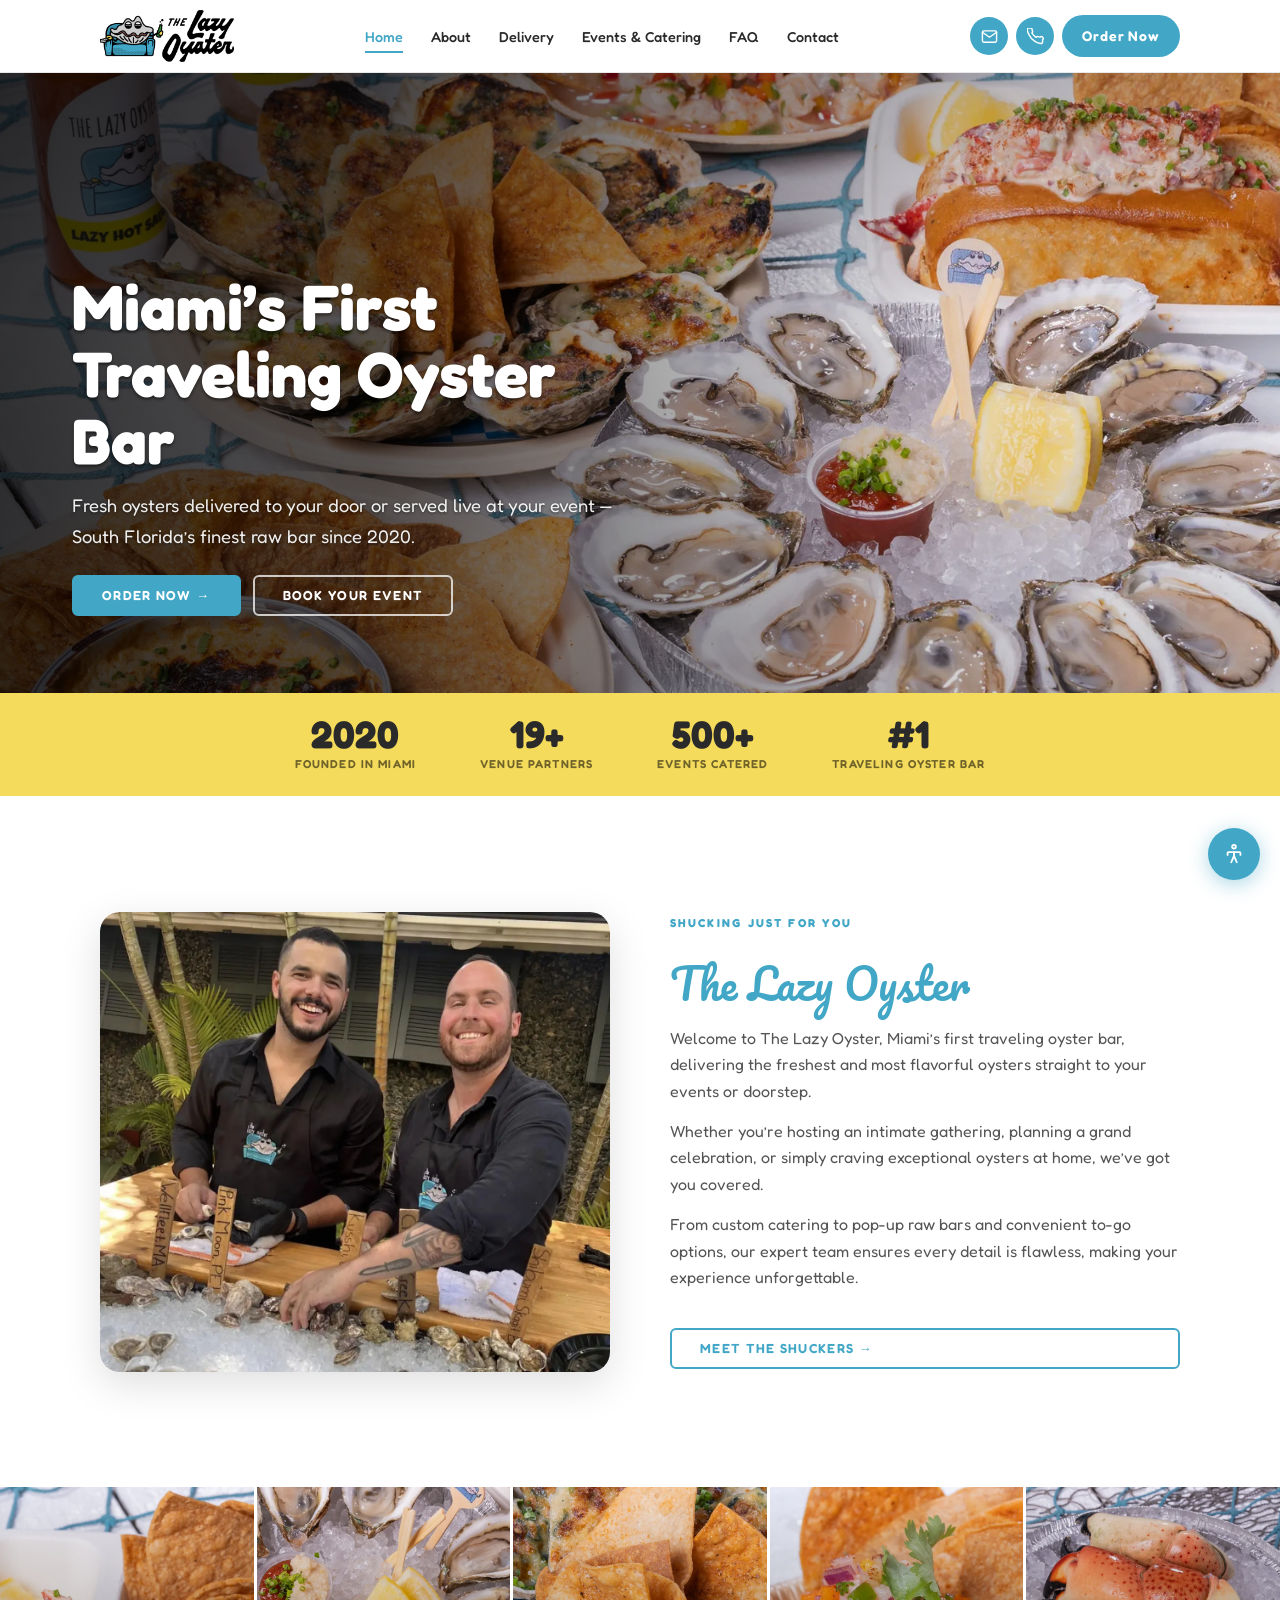
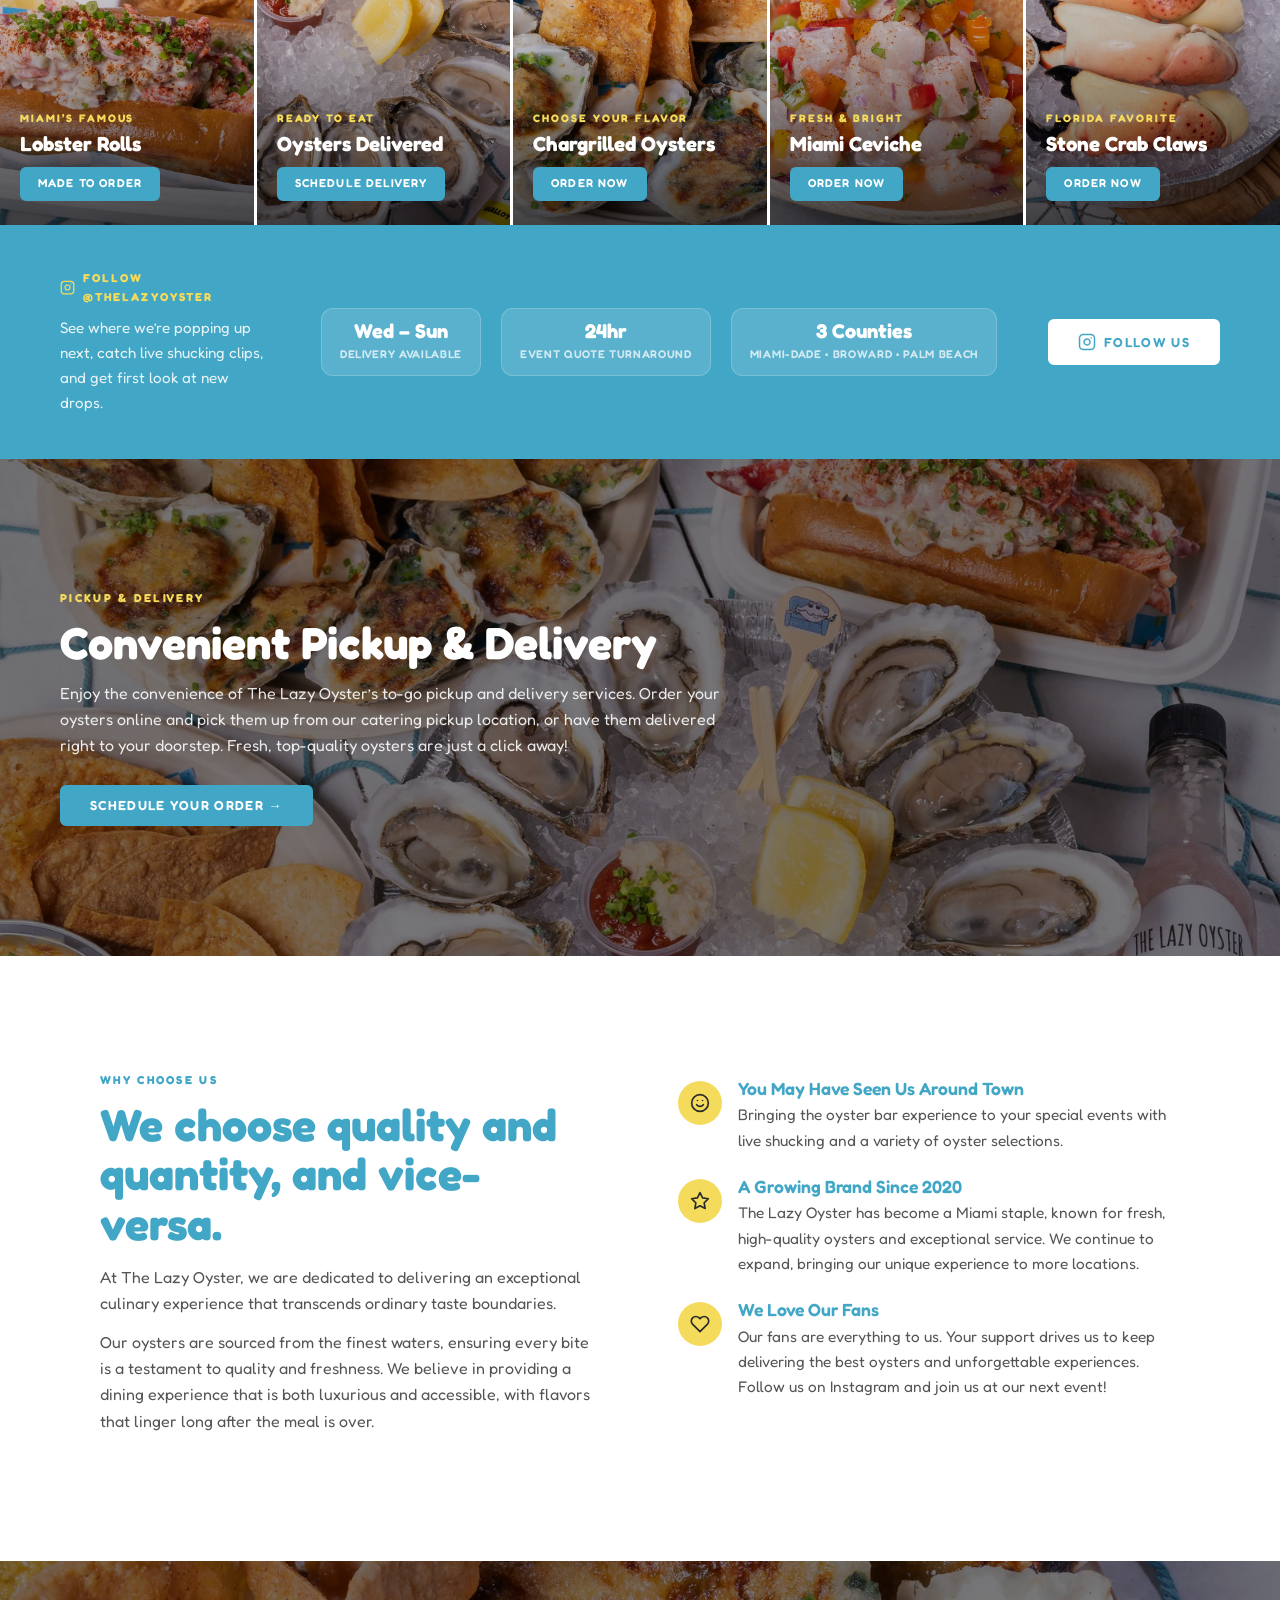
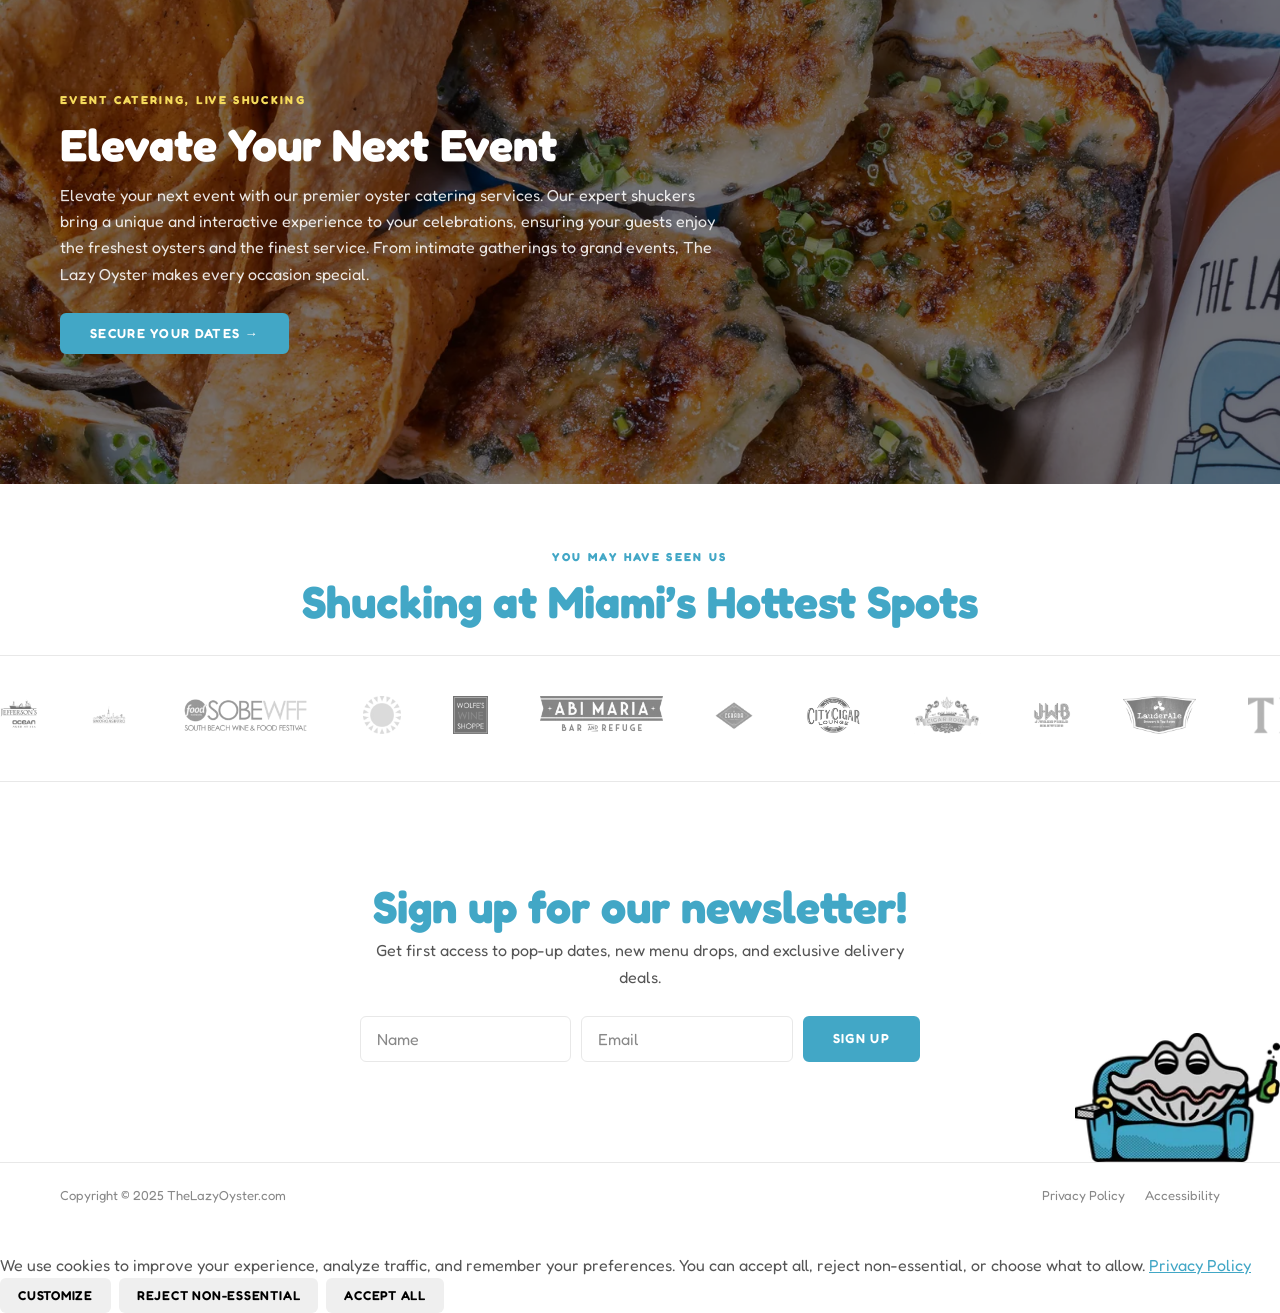
==== commit cf0ac594: "remove 5+ years shucking badge from founders photo" ====
--- a/index.html
+++ b/index.html
@@ -95,10 +95,7 @@
         <img src="assets/images/lazy-oyster-founders-alex-brandon.webp"
              alt="Alex Gilardi and Brandon Mesa, founders of The Lazy Oyster, at their raw bar"
              width="640" height="480" loading="lazy" style="object-position: center 20%;">
-        <div class="intro-split__badge">
-          <strong>5+</strong>
-          <span>Years Shucking</span>
-        </div>
+
       </div>
       <div class="intro-split__text fade-up">
         <span class="eyebrow">Shucking Just For You</span>
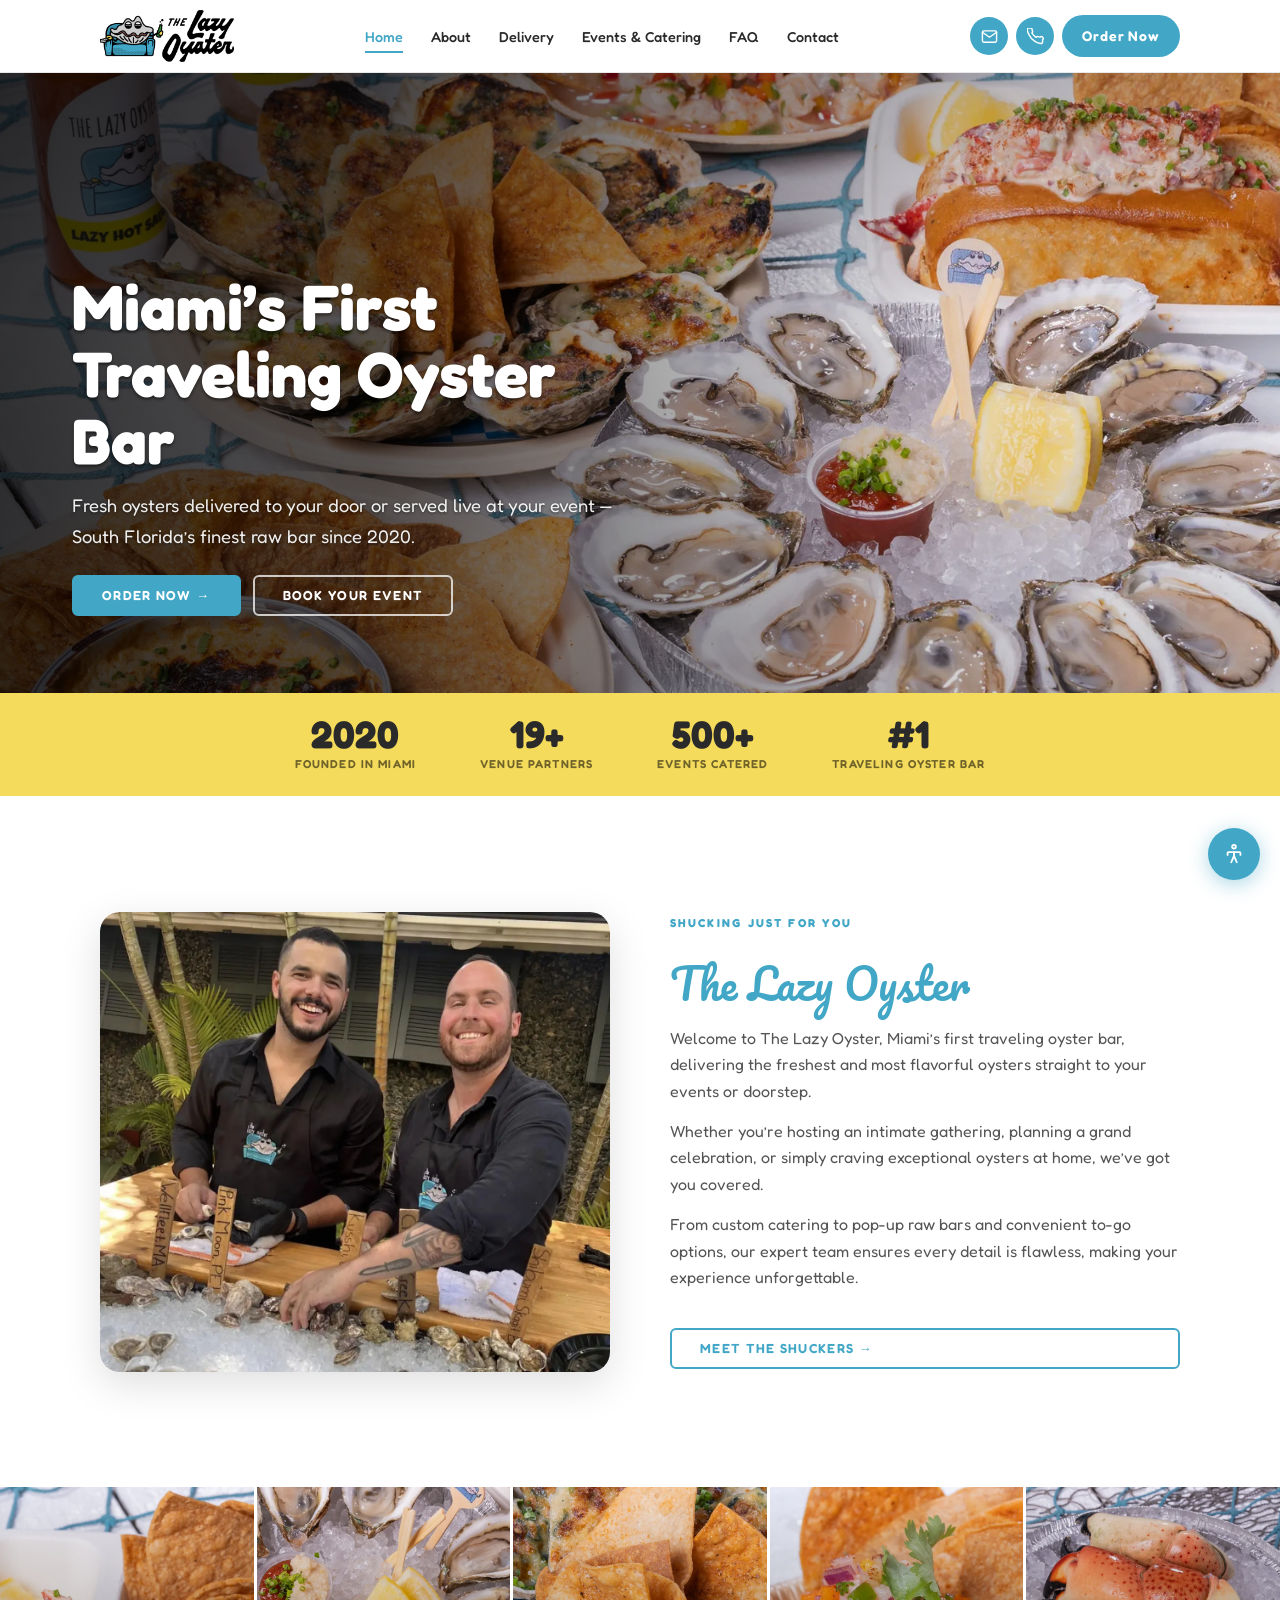
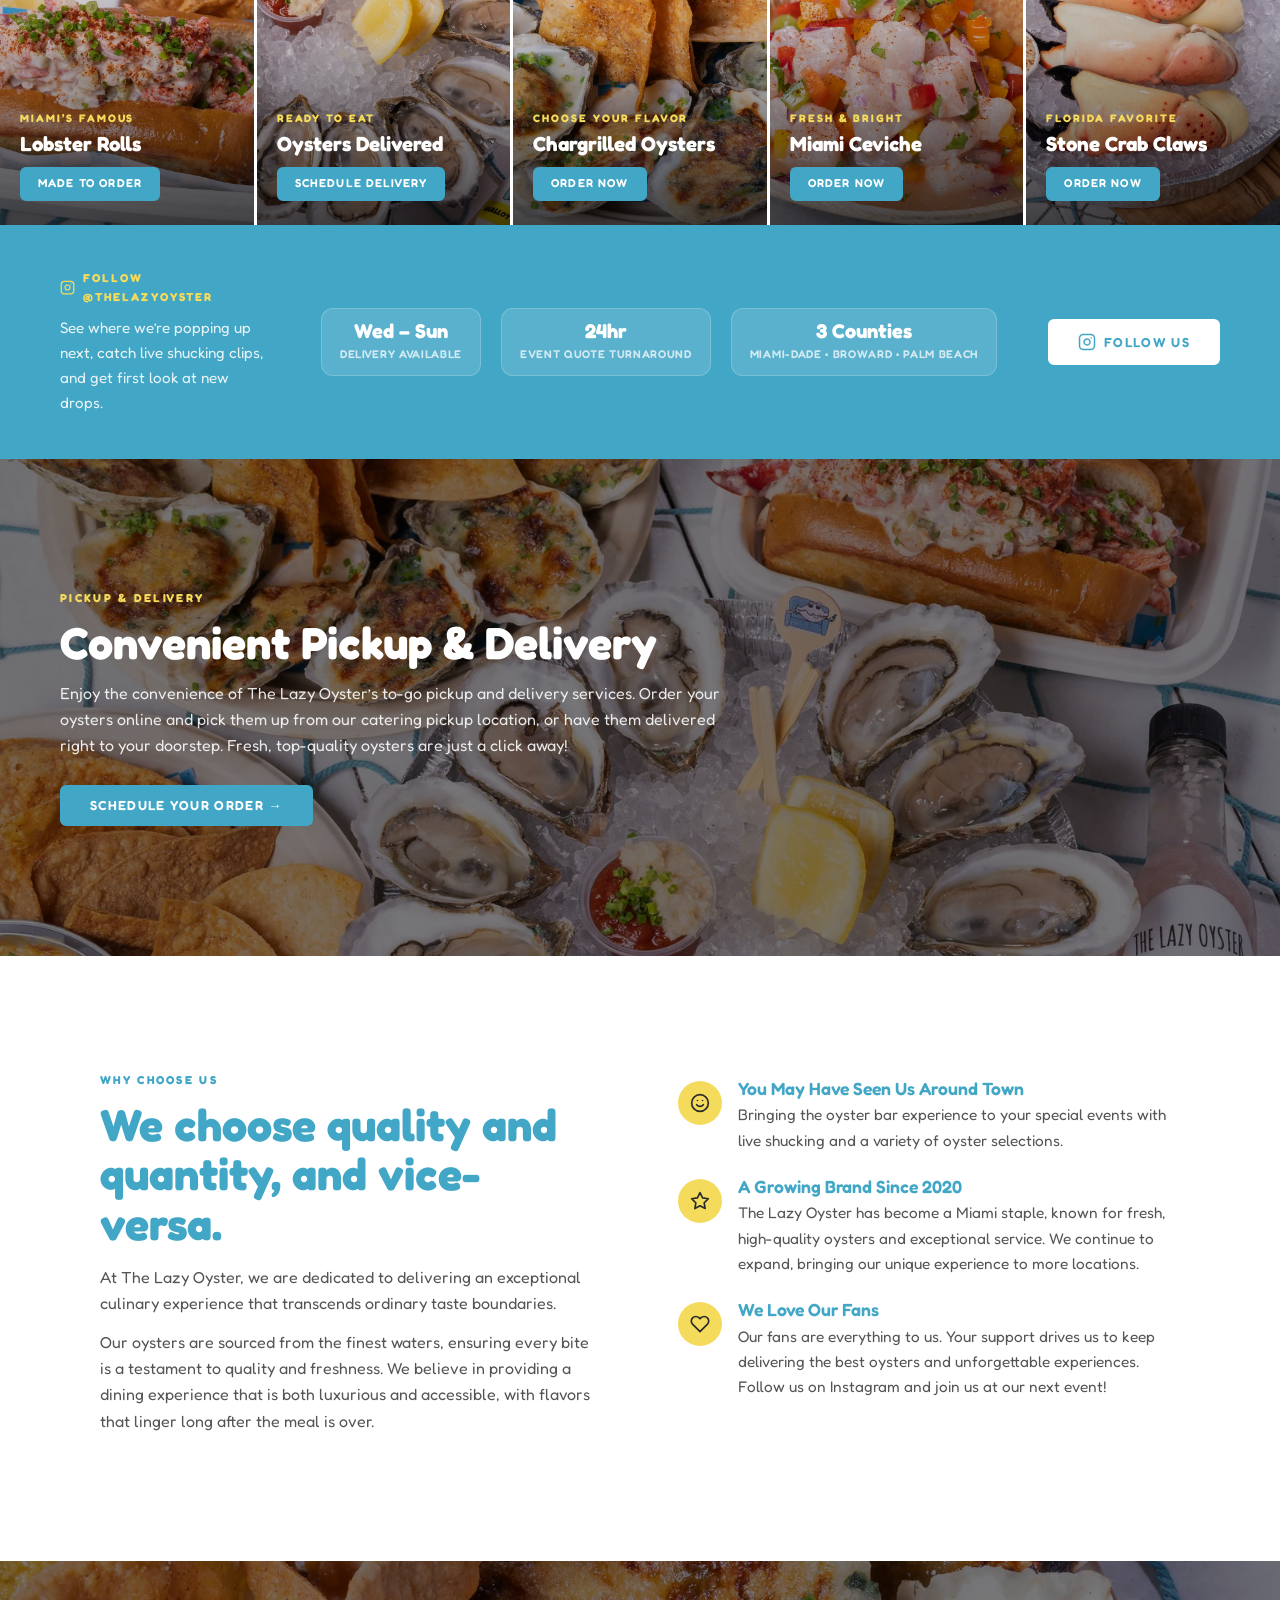
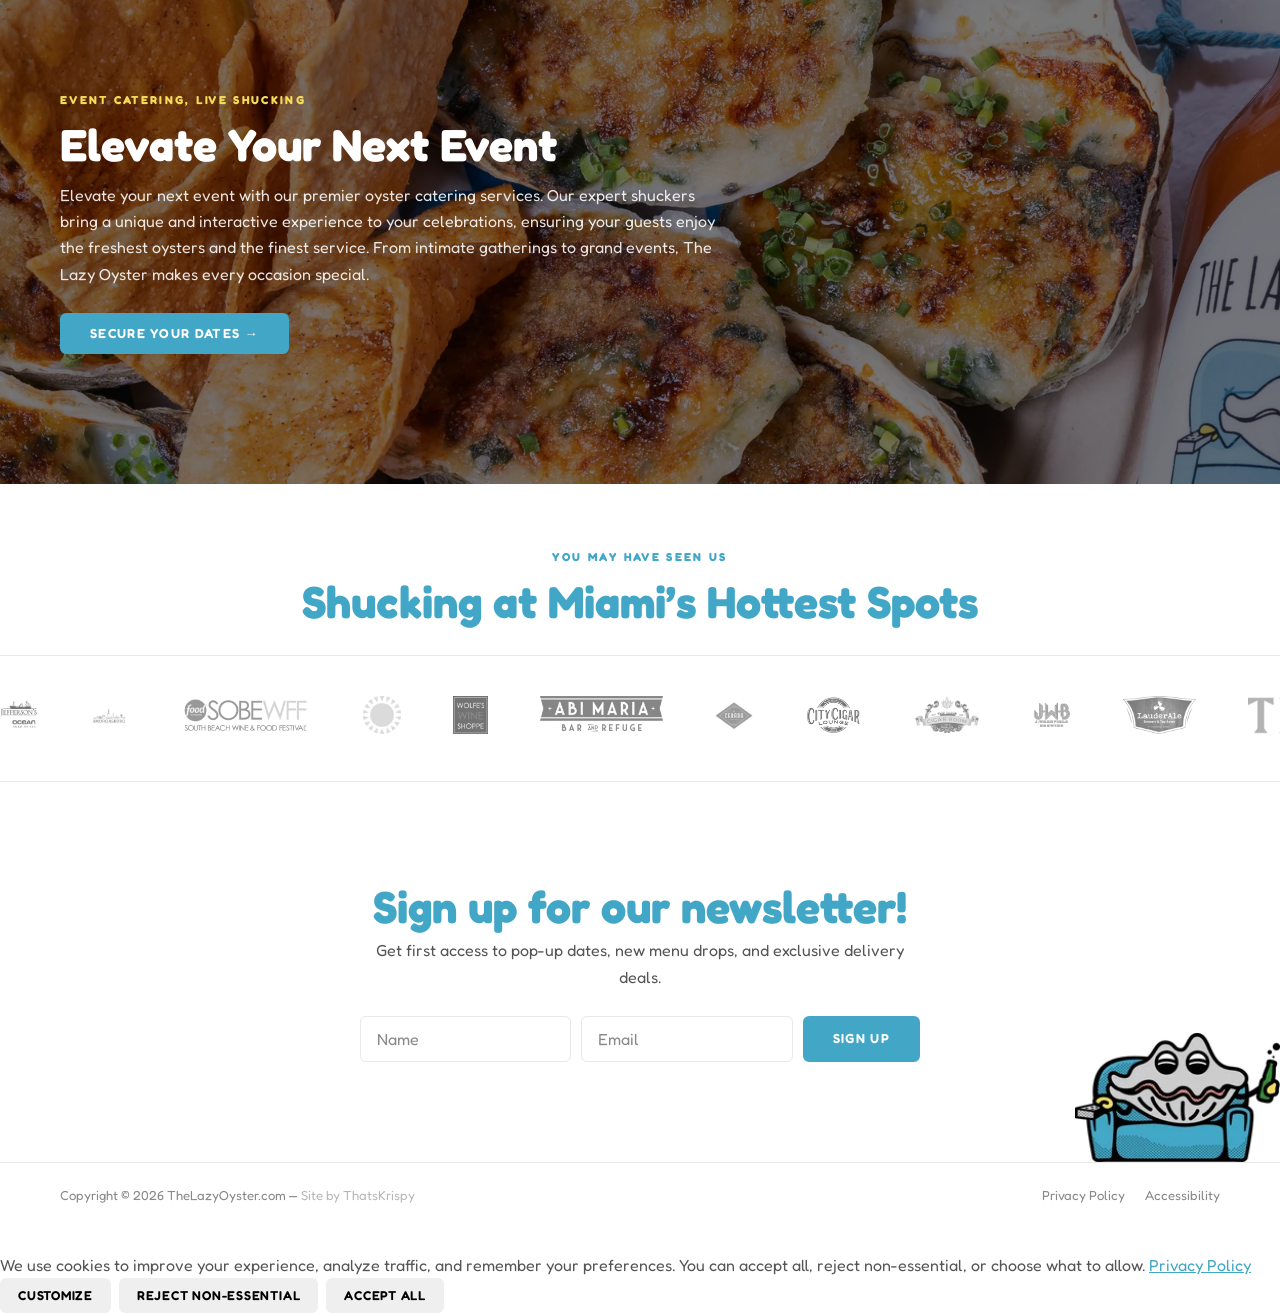
==== commit 36d4701c: "footer: update year to 2026, add Site by ThatsKrispy credit across all pages" ====
--- a/index.html
+++ b/index.html
@@ -329,7 +329,7 @@
 </main>
 
 <footer class="footer" role="contentinfo">
-  <p class="footer__copy">Copyright &copy; 2025 TheLazyOyster.com</p>
+  <p class="footer__copy">Copyright &copy; 2026 TheLazyOyster.com &mdash; <a href="https://www.thatskrispy.com" target="_blank" rel="noopener noreferrer">Site by ThatsKrispy</a></p>
   <nav class="footer__links" aria-label="Footer links">
     <a href="privacy.html">Privacy Policy</a>
     <a href="accessibility.html">Accessibility</a>
--- a/css/style.css
+++ b/css/style.css
@@ -1261,3 +1261,6 @@
   .social-badge { padding: 10px 14px; }
   .social-badge strong { font-size: 1.1rem; }
 }
+
+.footer__copy a { font-size: inherit; opacity: 0.6; }
+.footer__copy a:hover { opacity: 1; color: var(--teal); }
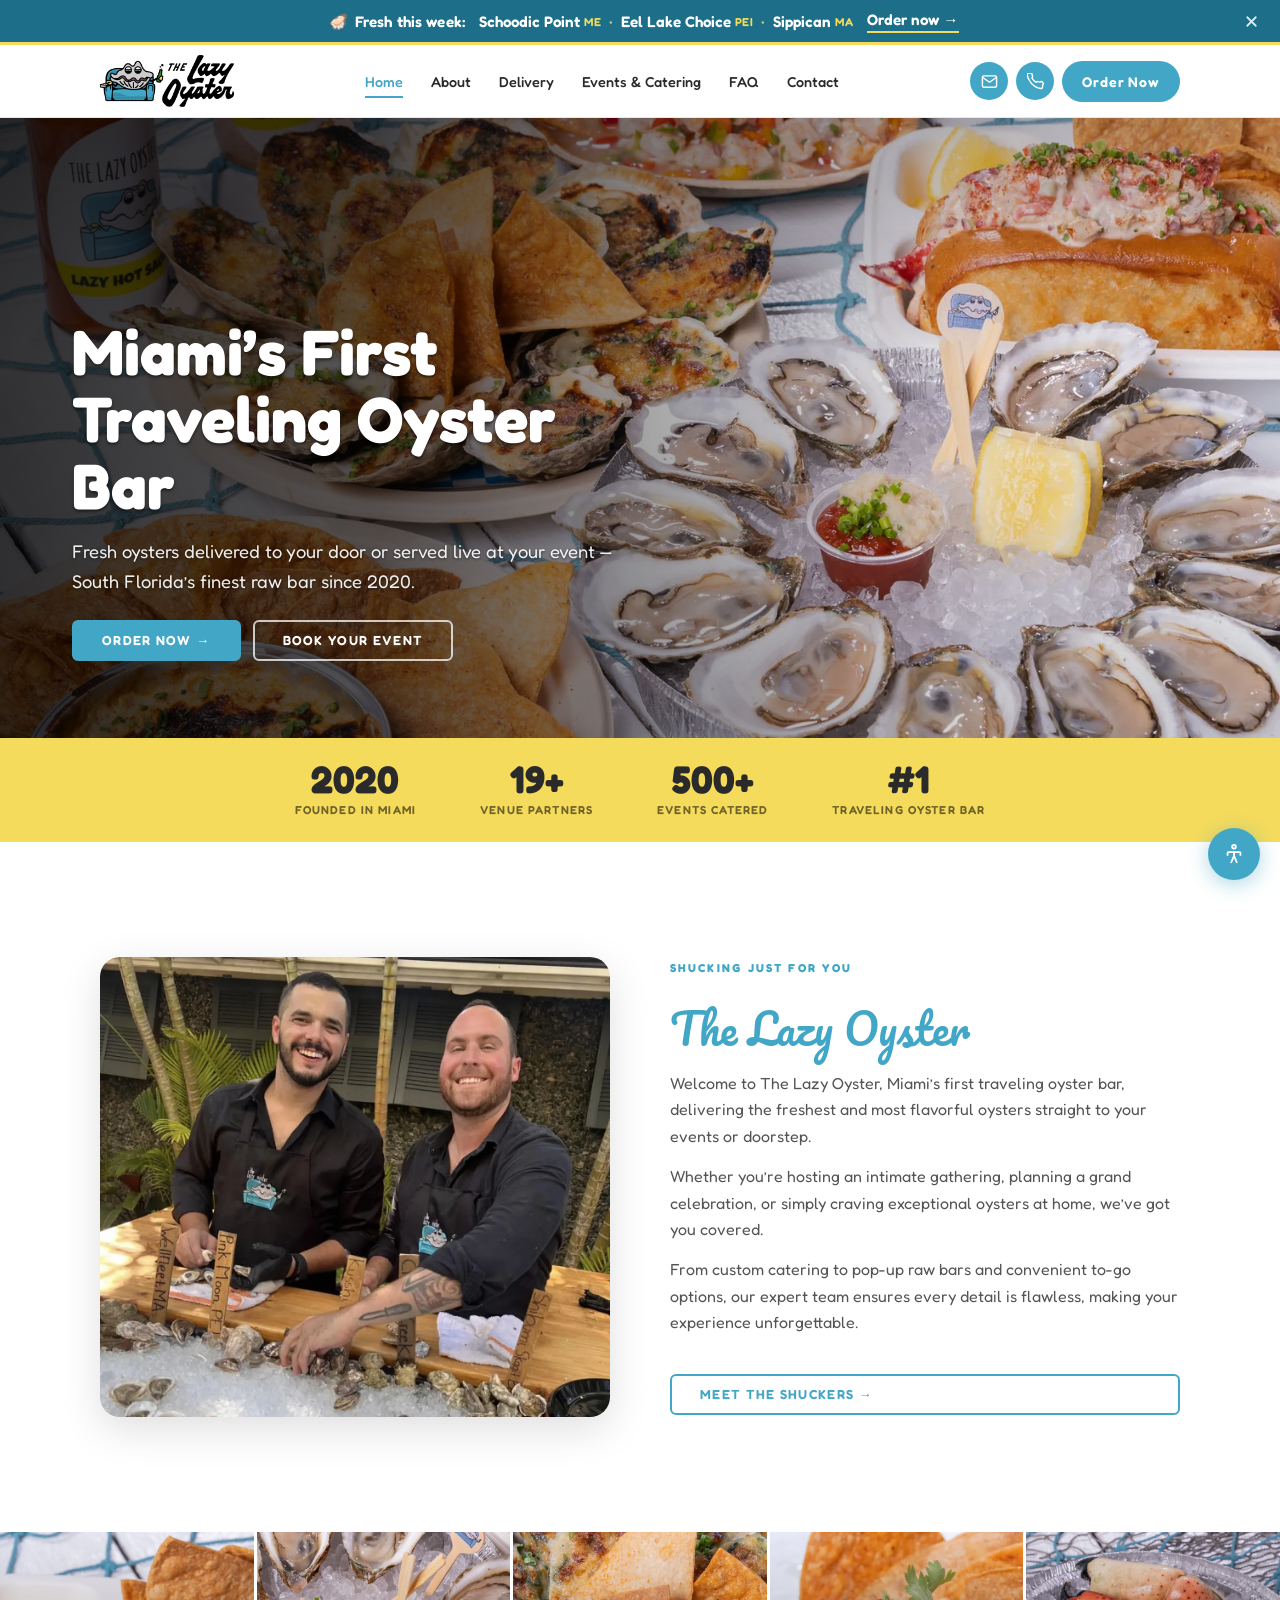
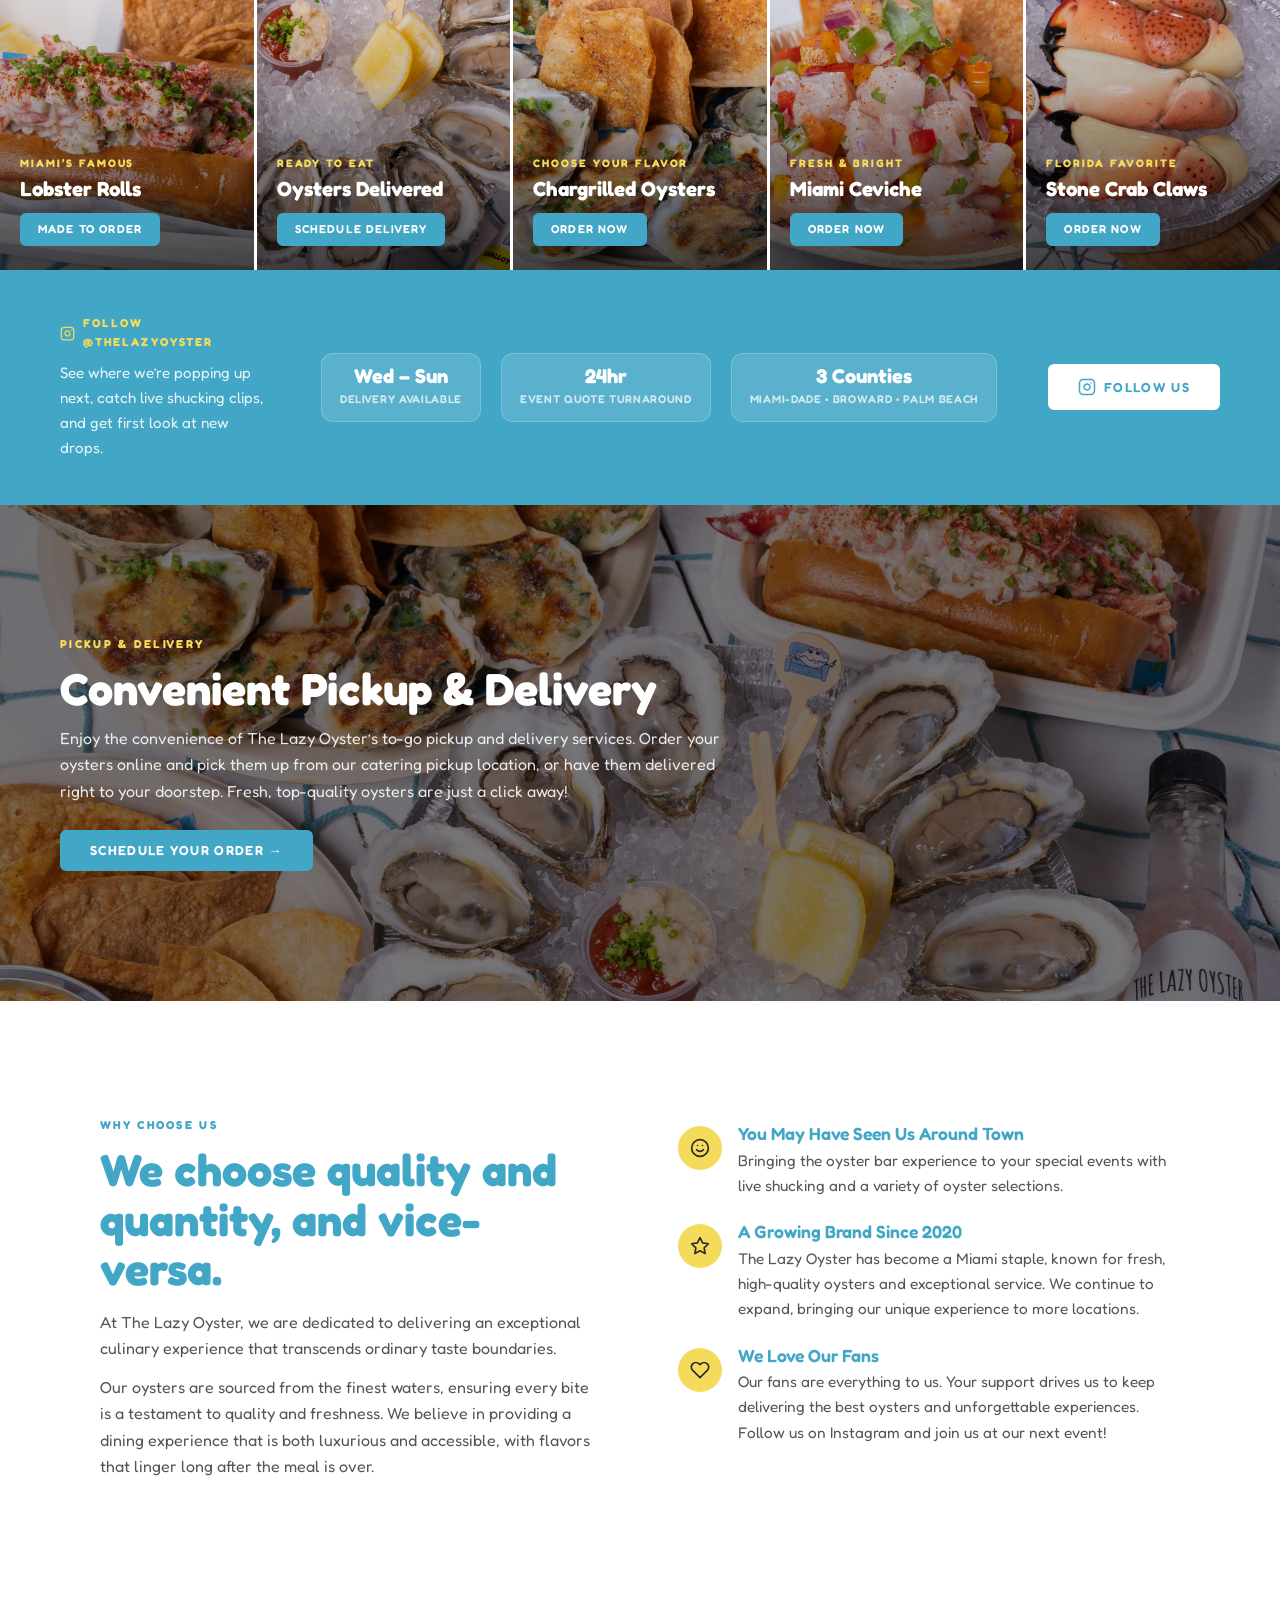
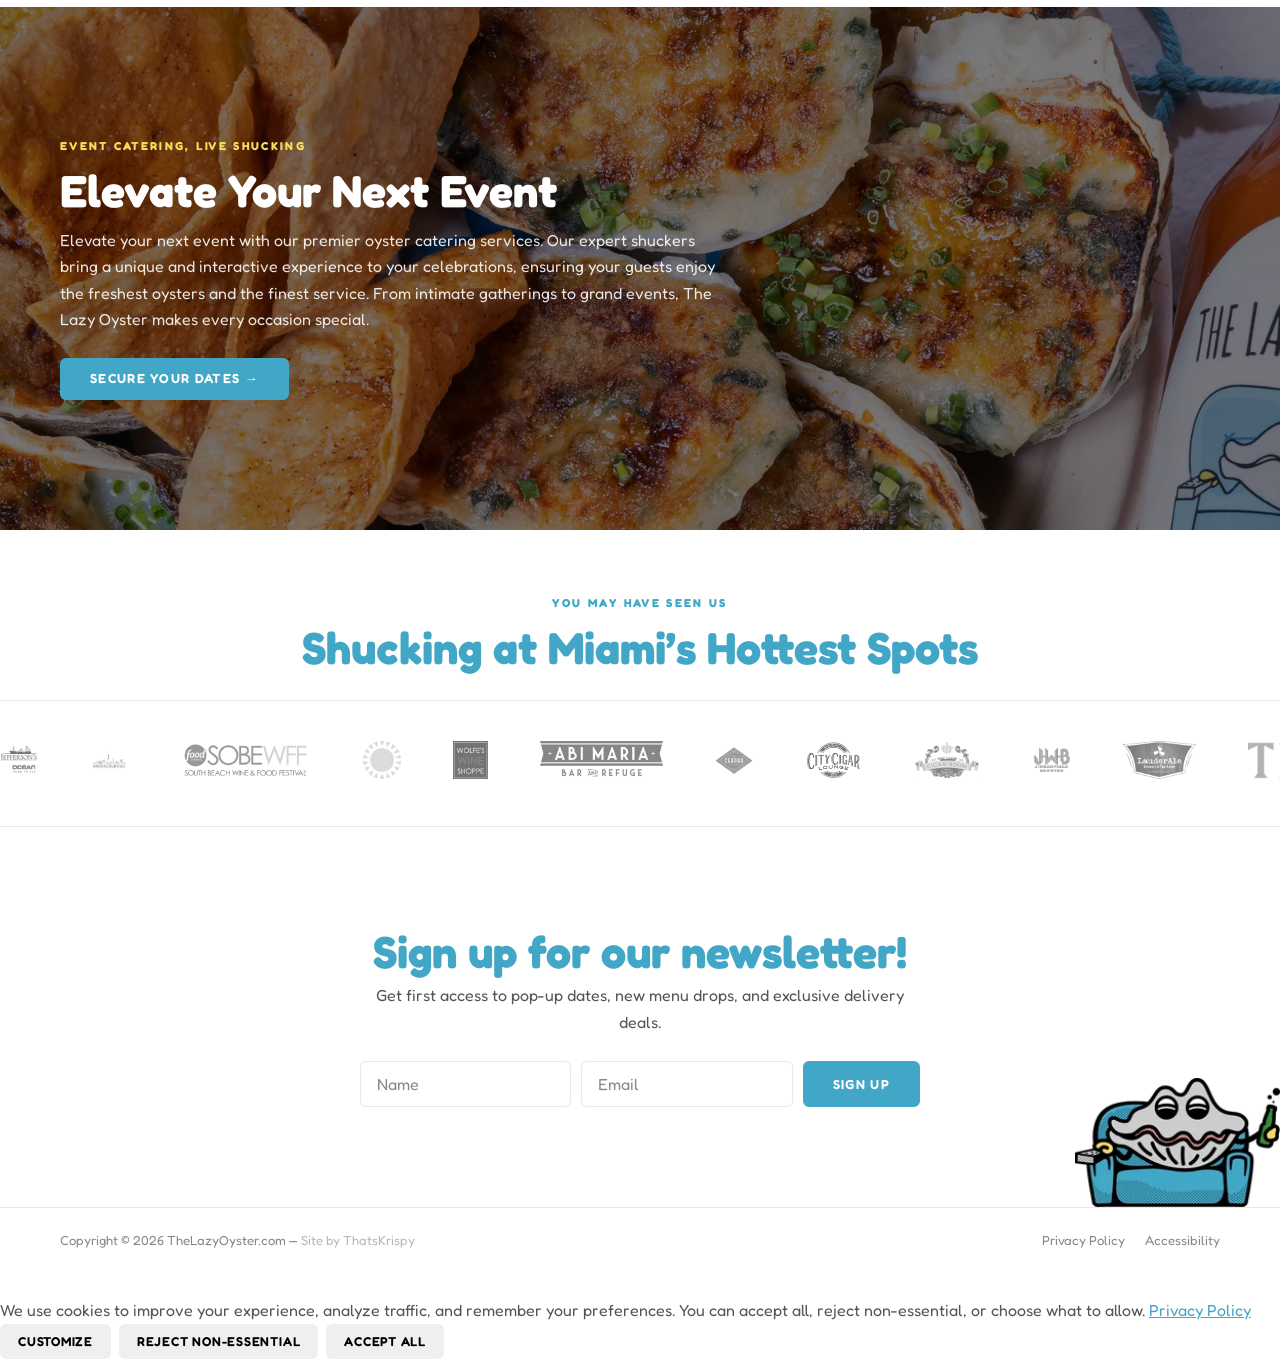
==== commit 16b9d54a: "feat: add dismissible weekly oyster banner across all pages - New js/weekly-oysters.js: single-sourc" ====
--- a/index.html
+++ b/index.html
@@ -336,6 +336,7 @@
   </nav>
 </footer>
 <script src="js/a11y-consent.js" defer></script>
+<script src="js/weekly-oysters.js" defer></script>
 <script src="js/main.js" defer></script>
 </body>
 </html>
--- a/css/style.css
+++ b/css/style.css
@@ -1264,3 +1264,94 @@
 
 .footer__copy a { font-size: inherit; opacity: 0.6; }
 .footer__copy a:hover { opacity: 1; color: var(--teal); }
+
+/* ============================================================
+   WEEKLY OYSTER BANNER  |  "Fresh this week" announcement bar
+   ============================================================ */
+.oyster-banner {
+  position: relative;
+  width: 100%;
+  background: #1d6e88;               /* darker brand teal — AA contrast w/ white */
+  color: #ffffff;
+  font-family: 'Fredoka', sans-serif;
+  border-bottom: 3px solid var(--yellow);
+}
+.oyster-banner__inner {
+  max-width: var(--max-w);
+  margin: 0 auto;
+  padding: 9px 52px 9px var(--pad-x);  /* extra right pad clears close btn */
+  display: flex;
+  flex-wrap: wrap;
+  align-items: center;
+  justify-content: center;
+  gap: 6px 14px;
+  text-align: center;
+  font-size: 0.95rem;
+  line-height: 1.4;
+}
+.oyster-banner__label {
+  font-weight: 600;
+  letter-spacing: 0.01em;
+  white-space: nowrap;
+}
+.oyster-banner__mark { margin-right: 6px; }
+.oyster-banner__list {
+  display: inline-flex;
+  flex-wrap: wrap;
+  align-items: center;
+  justify-content: center;
+  gap: 4px 8px;
+}
+.oyster-banner__item { white-space: nowrap; }
+.oyster-banner__item strong { font-weight: 600; }
+.oyster-banner__reg {
+  font-size: 0.72rem;
+  font-weight: 600;
+  letter-spacing: 0.04em;
+  color: var(--yellow);
+  vertical-align: 1px;
+}
+.oyster-banner__dot { color: var(--yellow); opacity: 0.85; }
+.oyster-banner__cta {
+  font-weight: 600;
+  color: #ffffff;
+  border-bottom: 2px solid var(--yellow);
+  padding-bottom: 1px;
+  white-space: nowrap;
+  transition: opacity var(--ease);
+}
+.oyster-banner__cta:hover,
+.oyster-banner__cta:focus-visible { opacity: 0.82; }
+.oyster-banner__close {
+  position: absolute;
+  top: 50%;
+  right: 14px;
+  transform: translateY(-50%);
+  width: 30px;
+  height: 30px;
+  display: inline-flex;
+  align-items: center;
+  justify-content: center;
+  background: transparent;
+  border: none;
+  border-radius: var(--r-pill);
+  color: #ffffff;
+  opacity: 0.85;
+  transition: background var(--ease), opacity var(--ease);
+}
+.oyster-banner__close svg { width: 17px; height: 17px; }
+.oyster-banner__close:hover { opacity: 1; background: rgba(255,255,255,0.16); }
+.oyster-banner__close:focus-visible {
+  outline: 2px solid var(--yellow);
+  outline-offset: 2px;
+  opacity: 1;
+}
+@media (max-width: 600px) {
+  .oyster-banner__inner {
+    padding-top: 8px;
+    padding-bottom: 8px;
+    font-size: 0.86rem;
+    gap: 4px 10px;
+  }
+  .oyster-banner__cta { width: 100%; }   /* CTA drops to its own line, easy tap */
+}
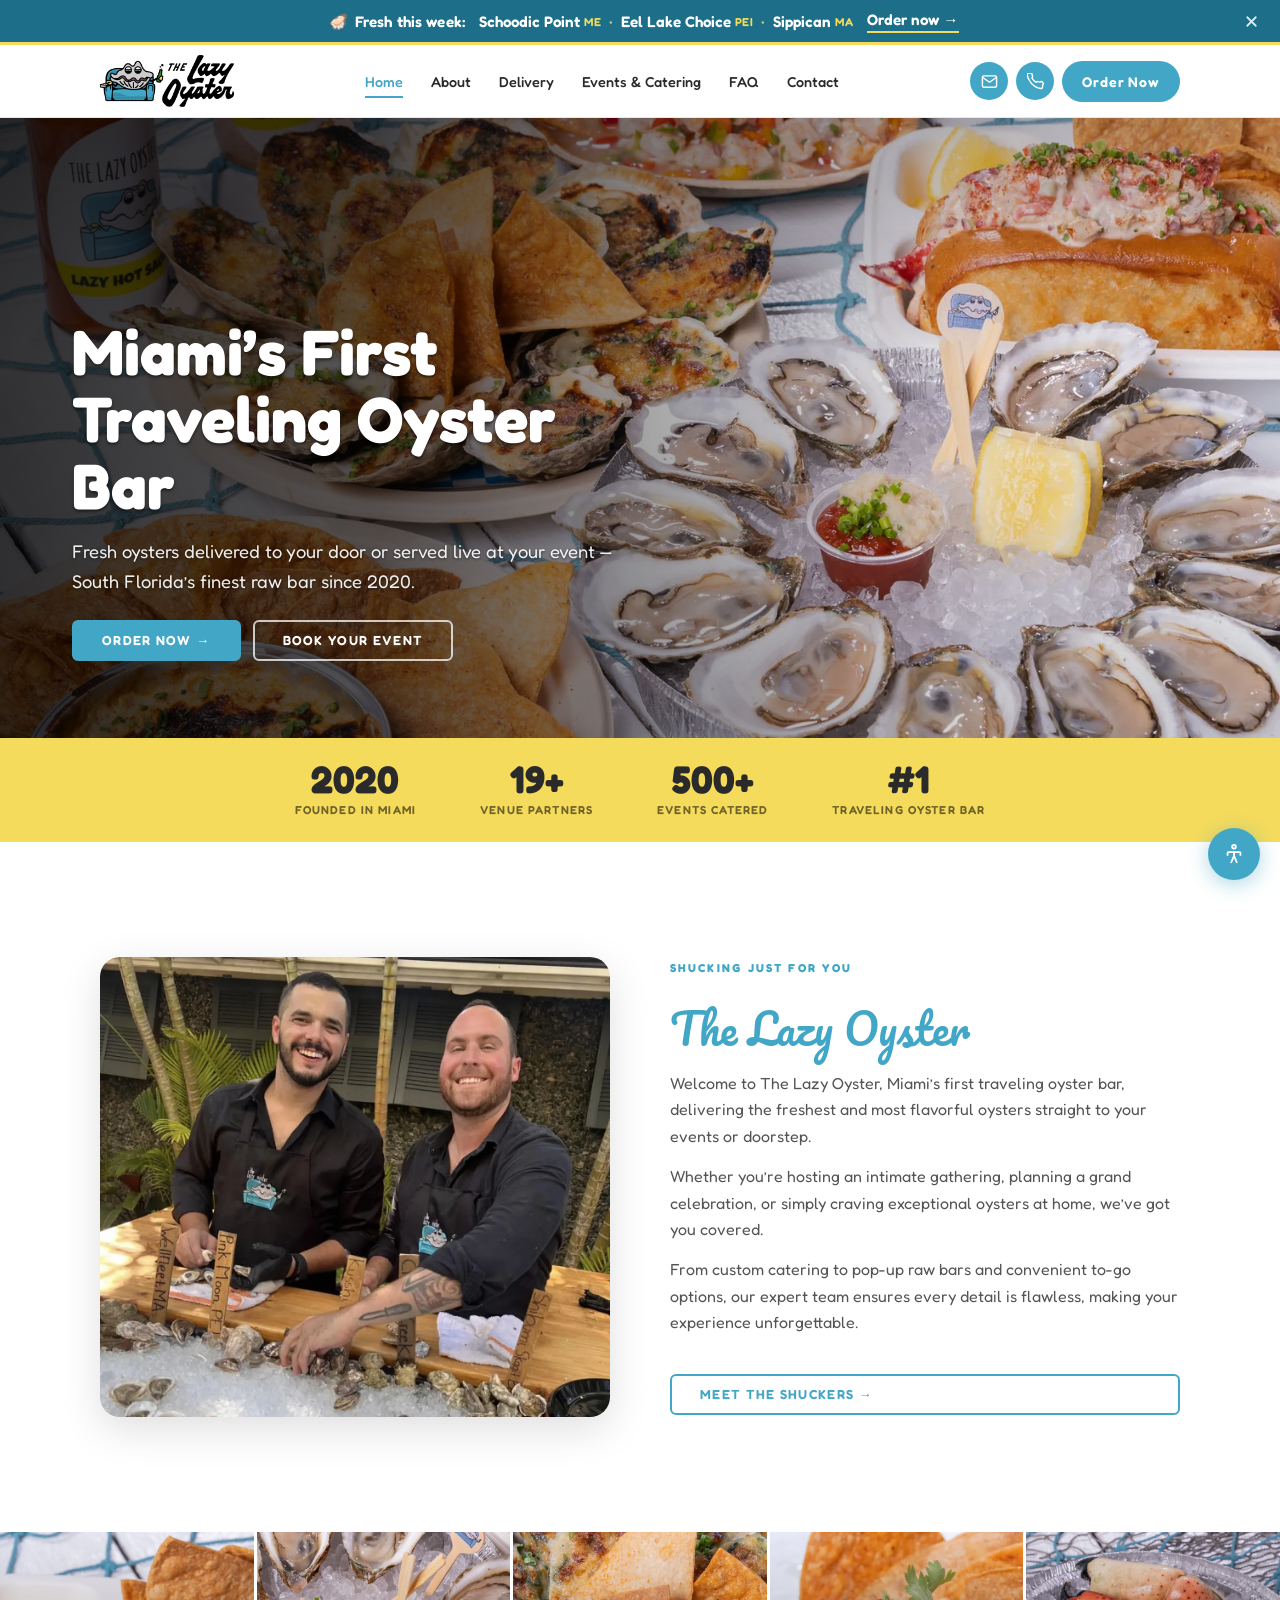
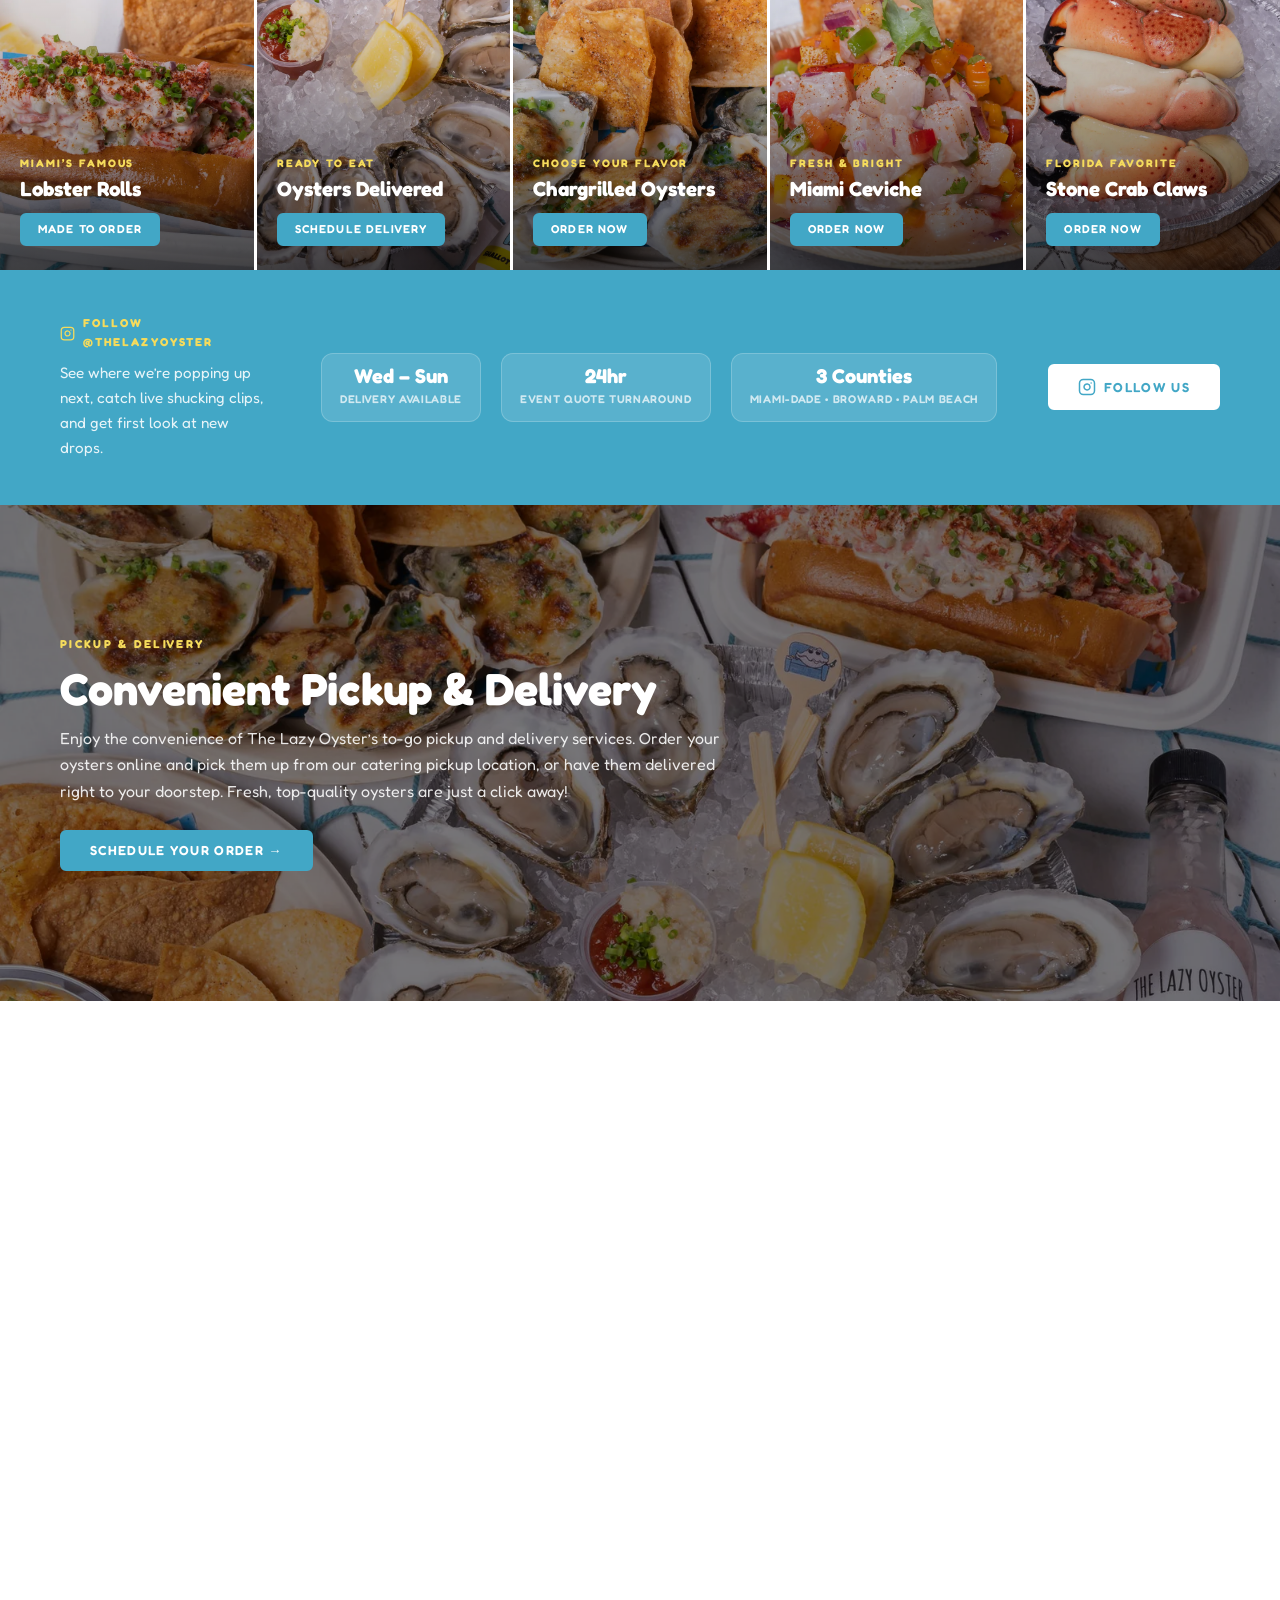
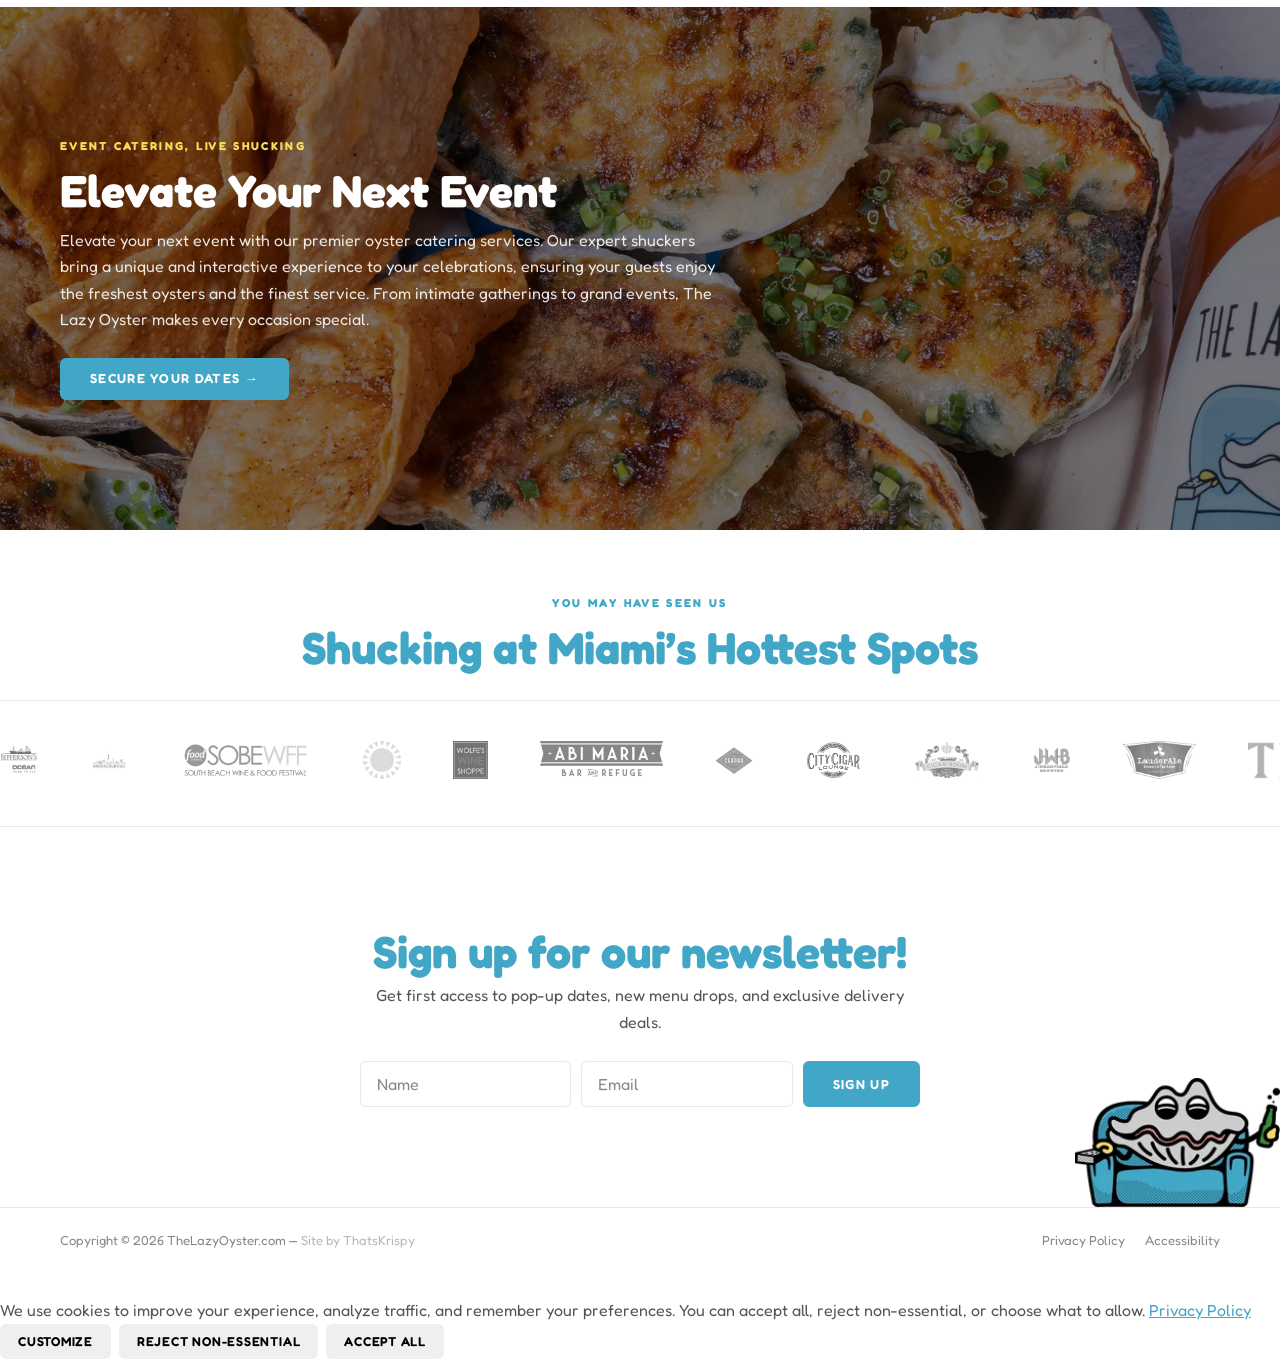
==== commit a71a5232: "fix: cache-bust style.css + weekly-oysters.js so banner styles load Old style.css was cached (max-ag" ====
--- a/index.html
+++ b/index.html
@@ -15,7 +15,7 @@
   <link rel="preconnect" href="https://fonts.googleapis.com">
   <link rel="preconnect" href="https://fonts.gstatic.com" crossorigin>
   <link href="https://fonts.googleapis.com/css2?family=Fredoka:wght@400;500;600;700&family=Pacifico&display=swap" rel="stylesheet">
-  <link rel="stylesheet" href="css/style.css">
+  <link rel="stylesheet" href="css/style.css?v=20260630-1">
 </head>
 <body>
 
@@ -336,7 +336,7 @@
   </nav>
 </footer>
 <script src="js/a11y-consent.js" defer></script>
-<script src="js/weekly-oysters.js" defer></script>
+<script src="js/weekly-oysters.js?v=20260630-1" defer></script>
 <script src="js/main.js" defer></script>
 </body>
 </html>
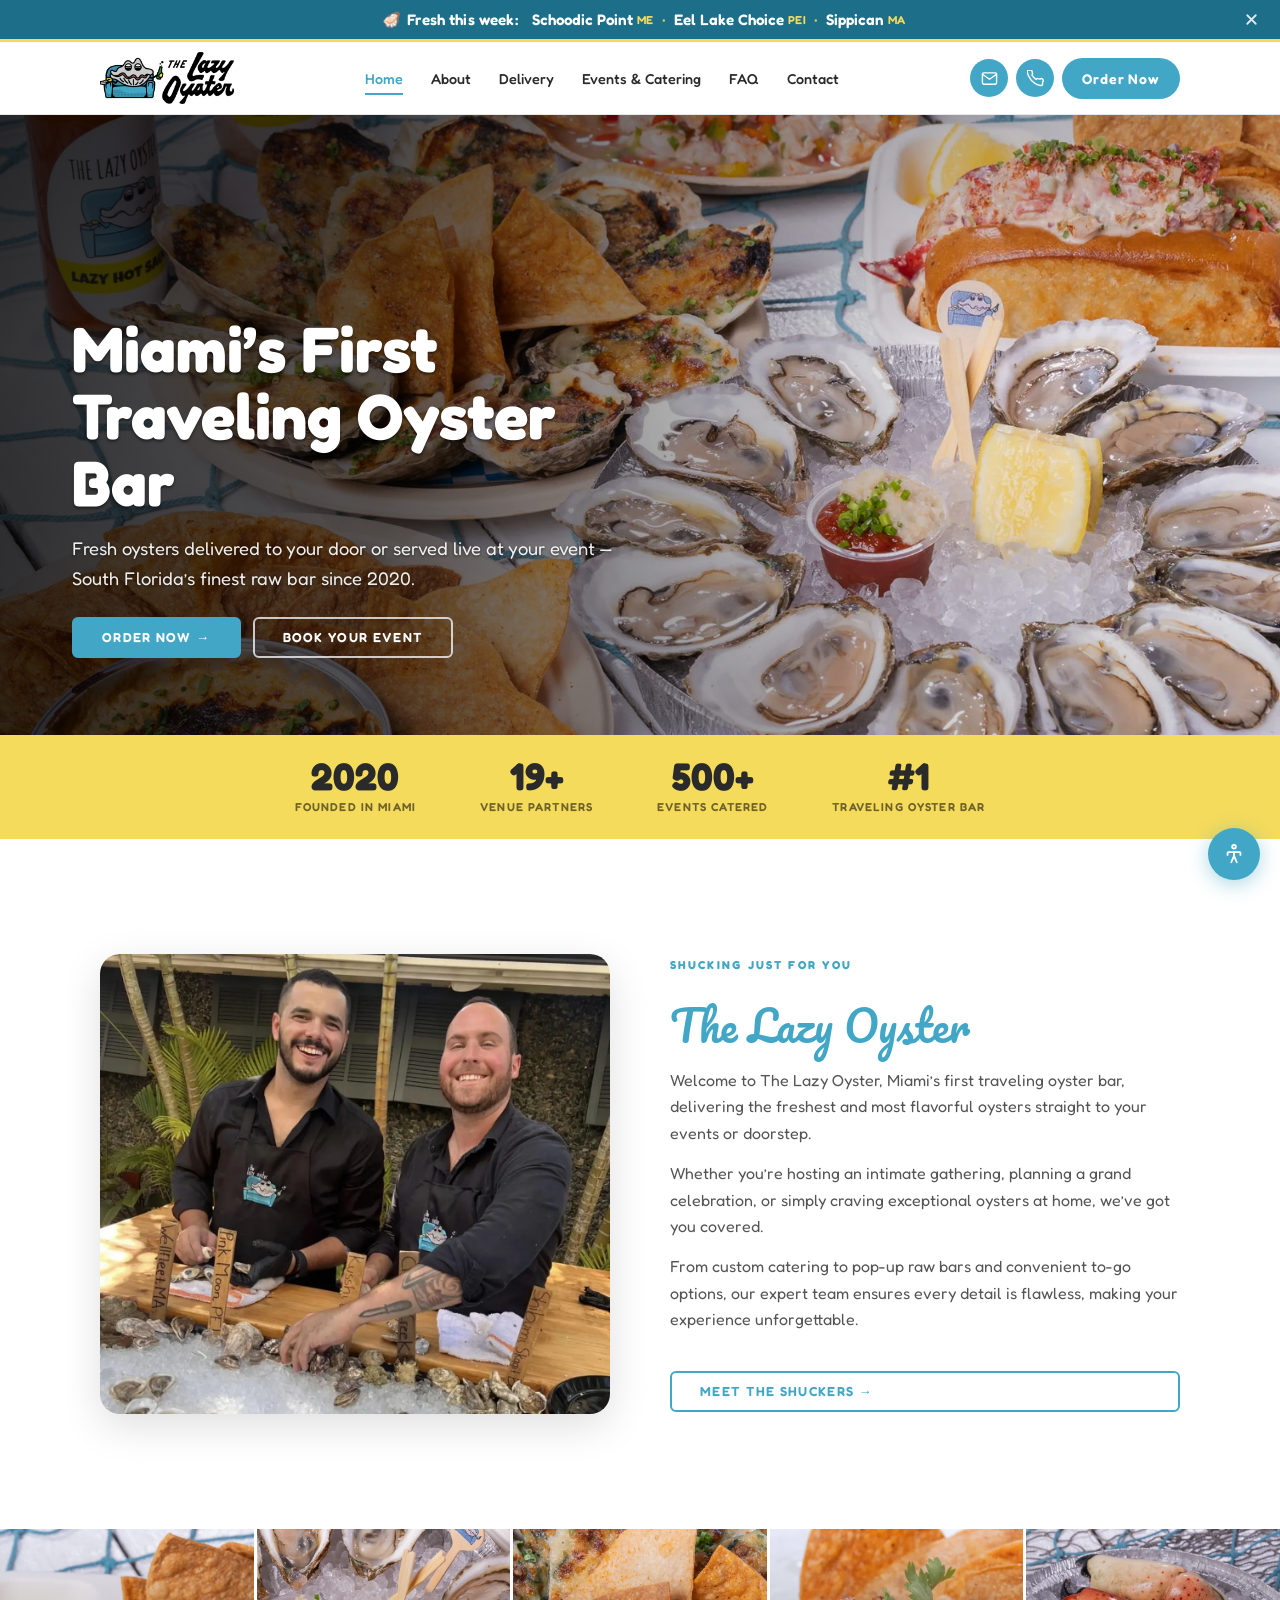
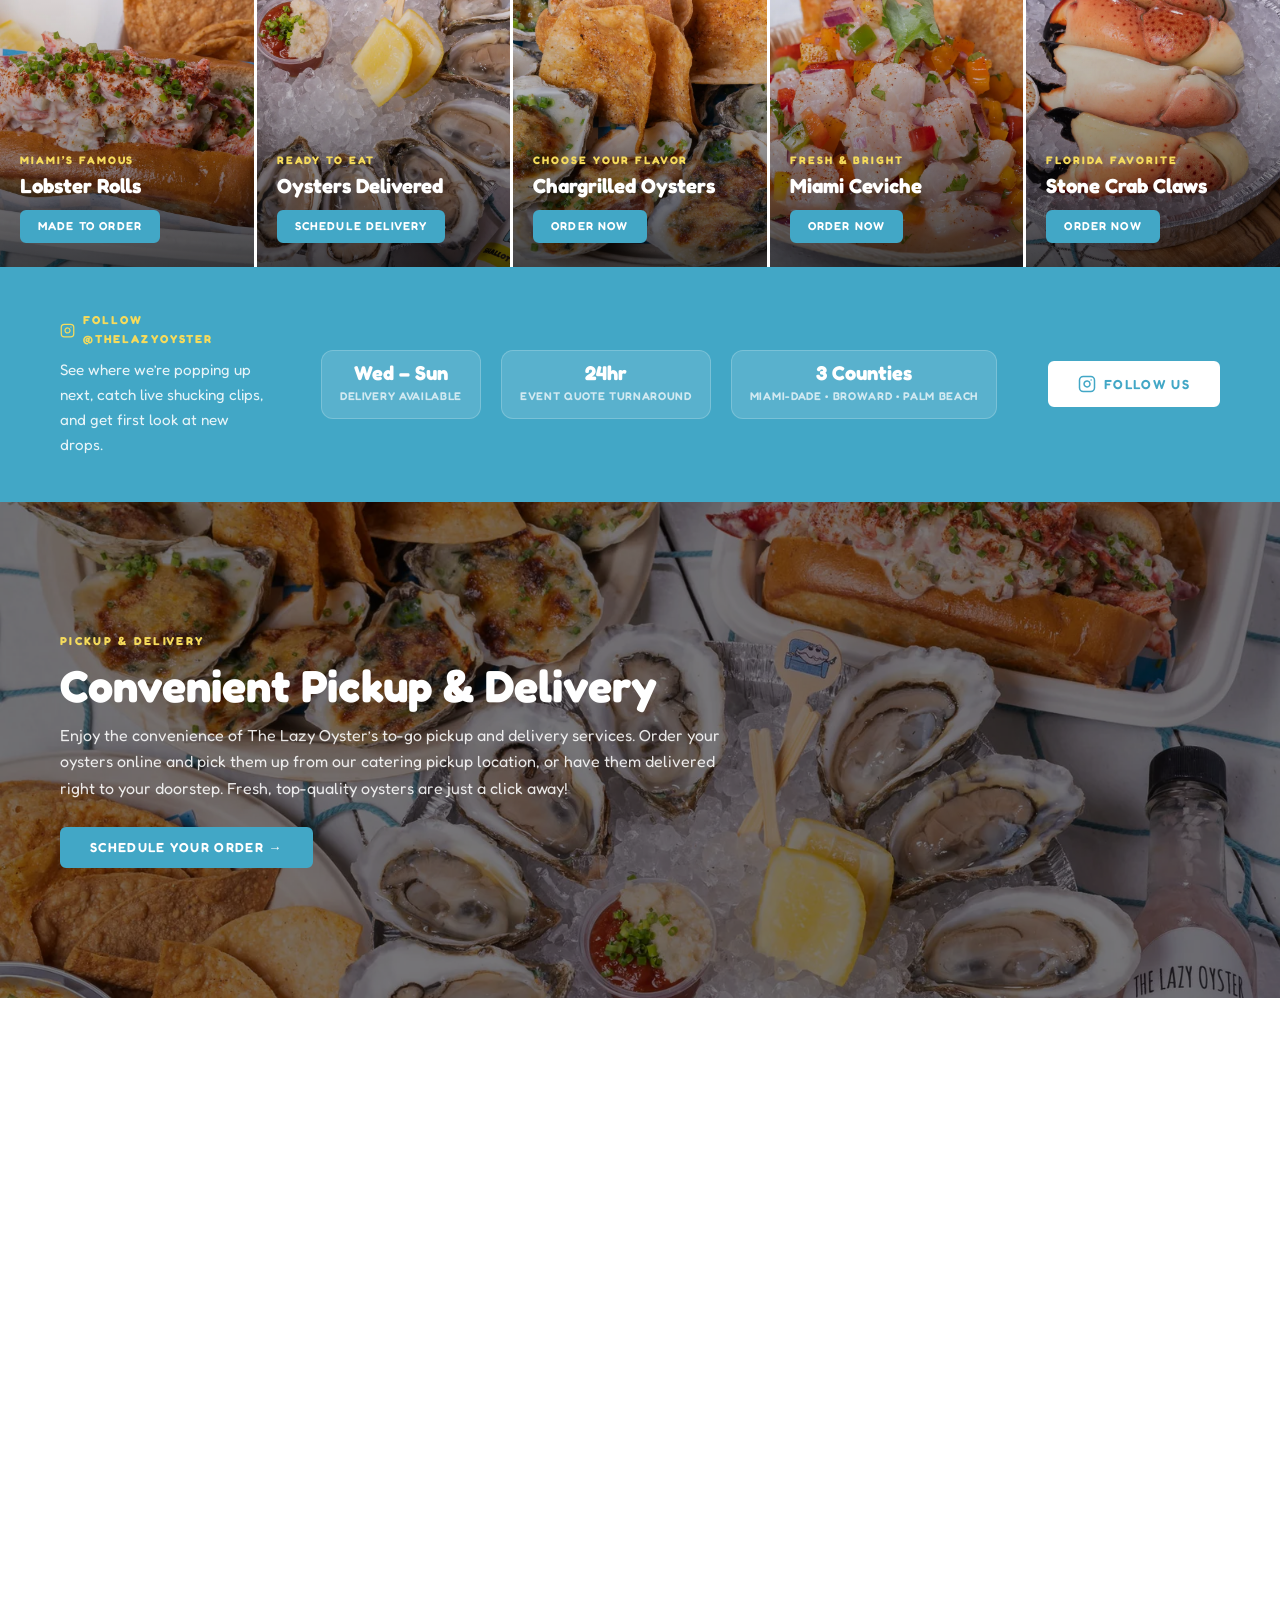
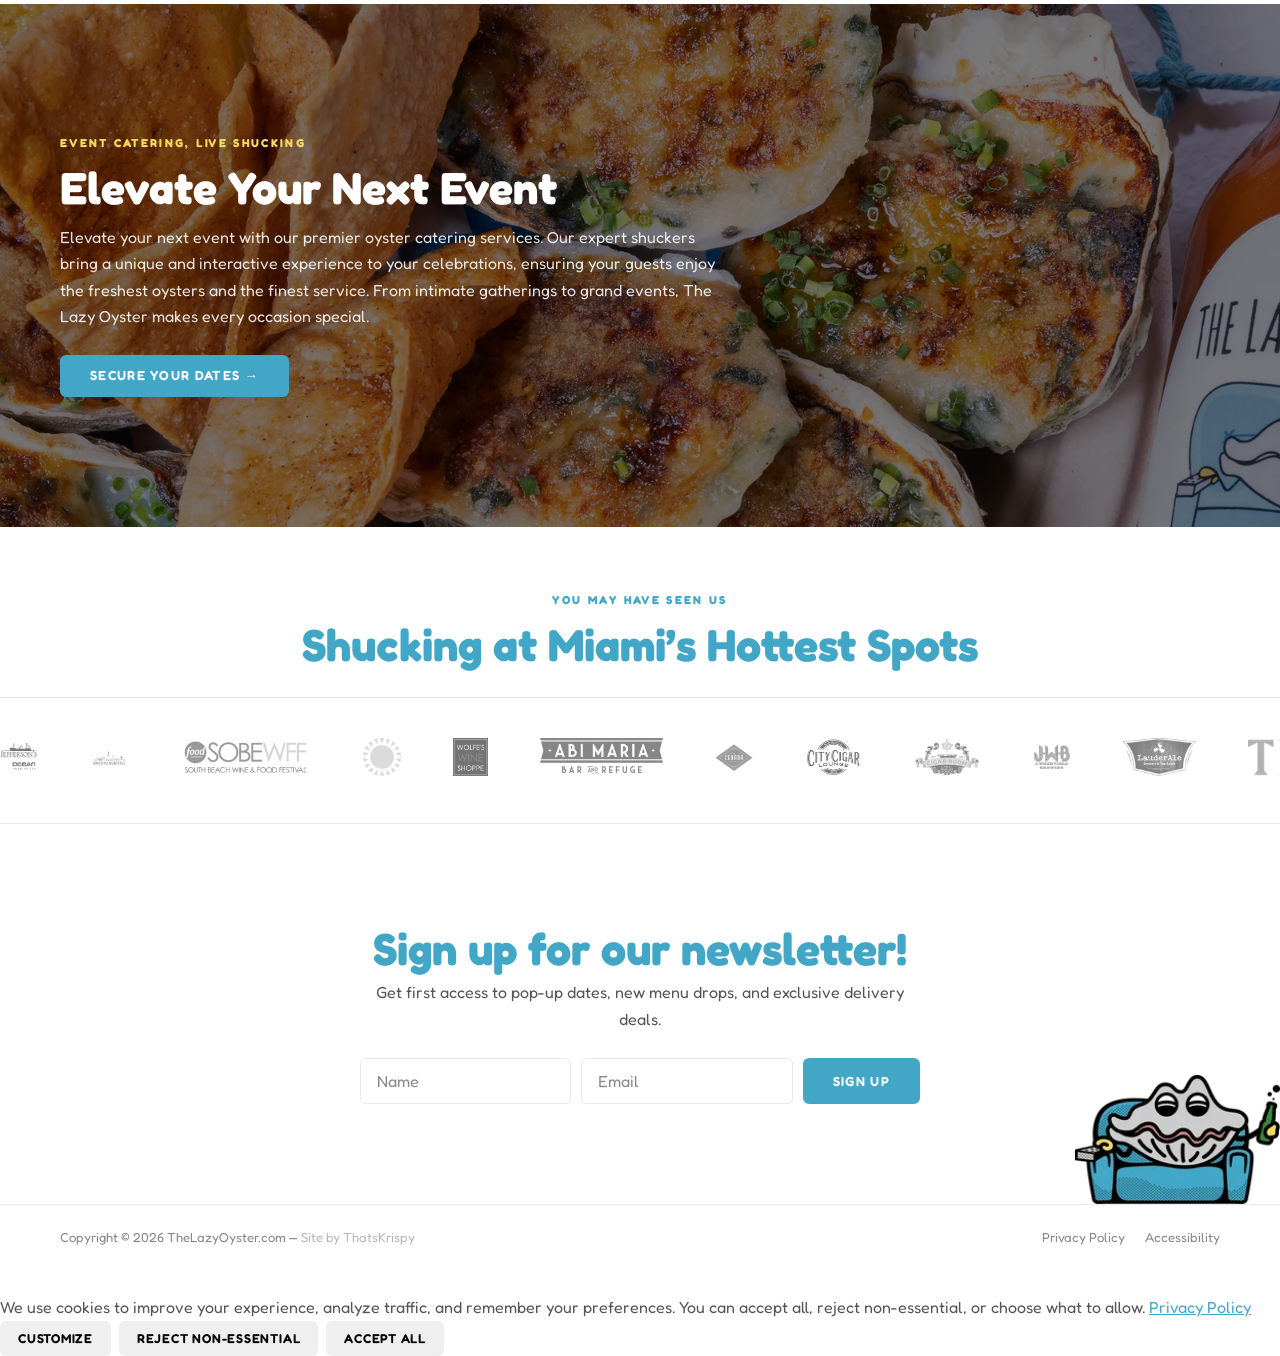
==== commit 82e3a41b: "tweak: remove Order CTA from weekly banner (button already below)" ====
--- a/index.html
+++ b/index.html
@@ -336,7 +336,7 @@
   </nav>
 </footer>
 <script src="js/a11y-consent.js" defer></script>
-<script src="js/weekly-oysters.js?v=20260630-1" defer></script>
+<script src="js/weekly-oysters.js?v=20260630-2" defer></script>
 <script src="js/main.js" defer></script>
 </body>
 </html>
